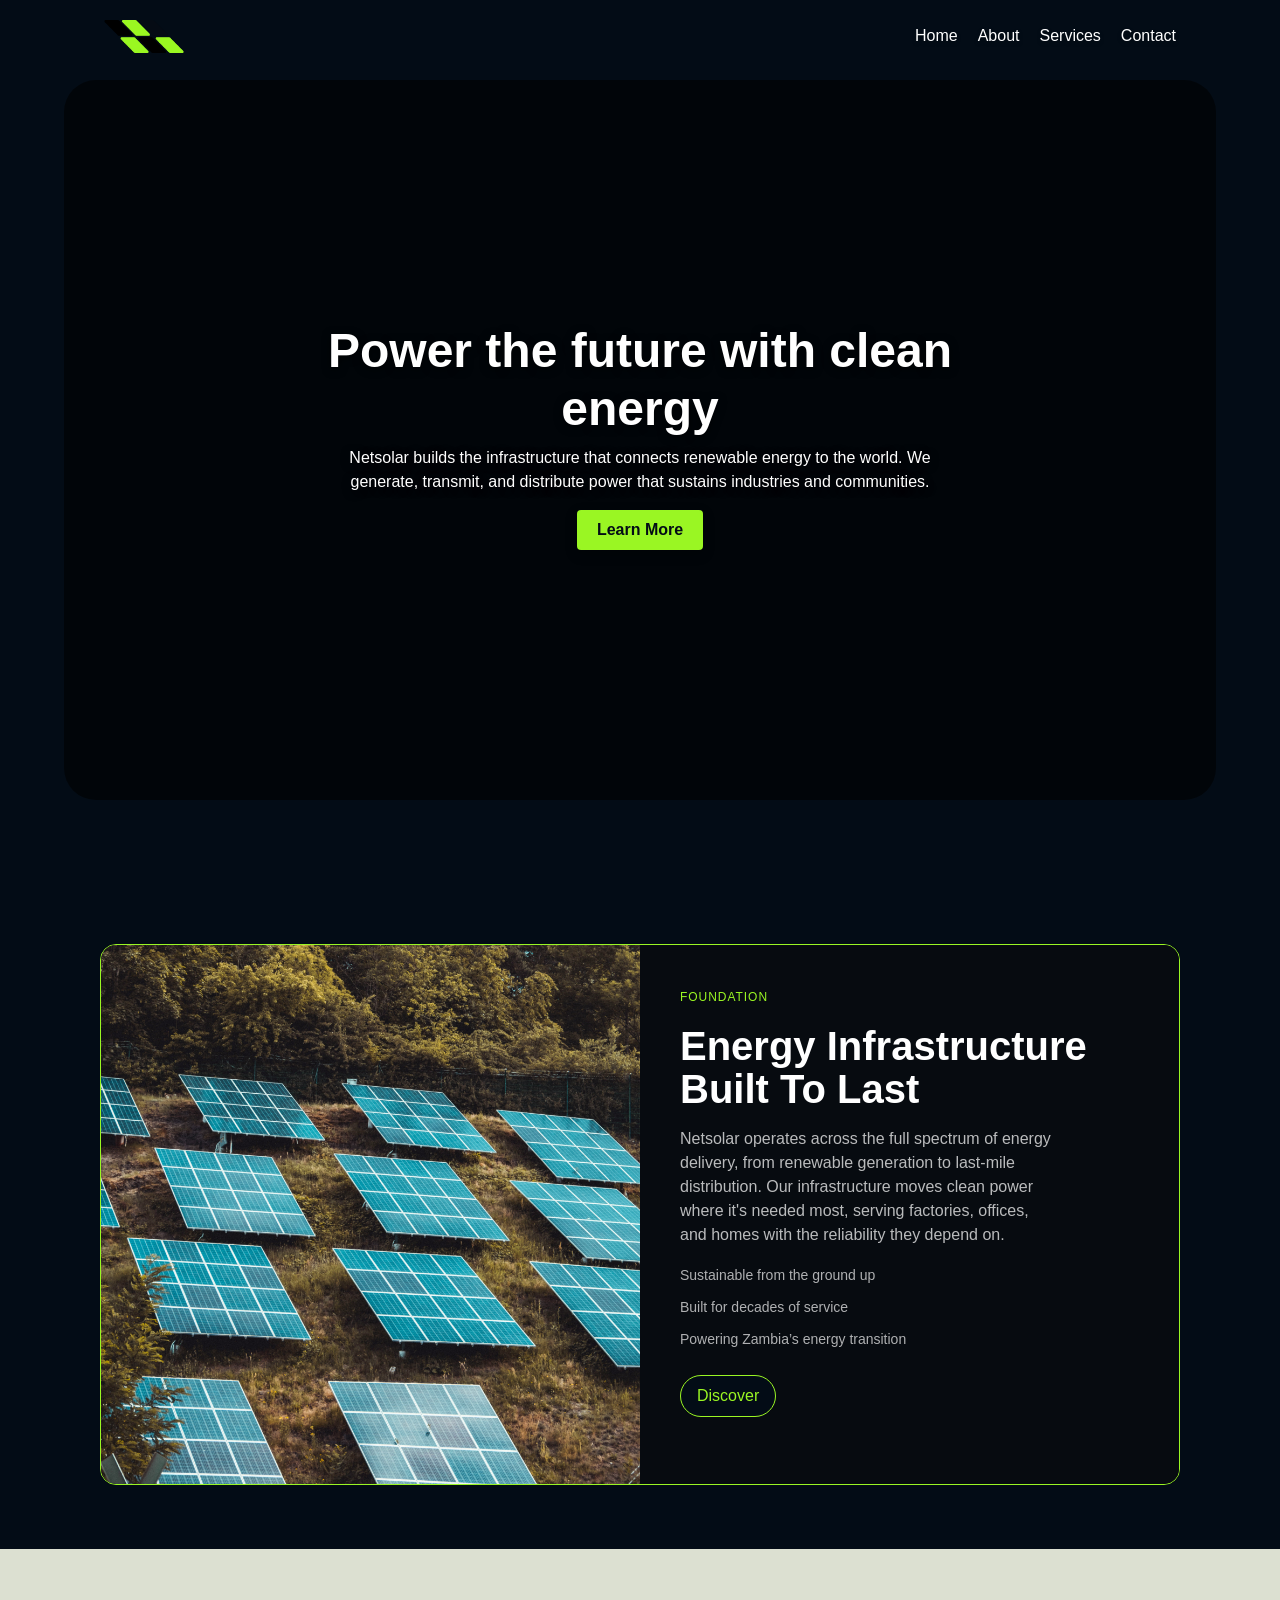
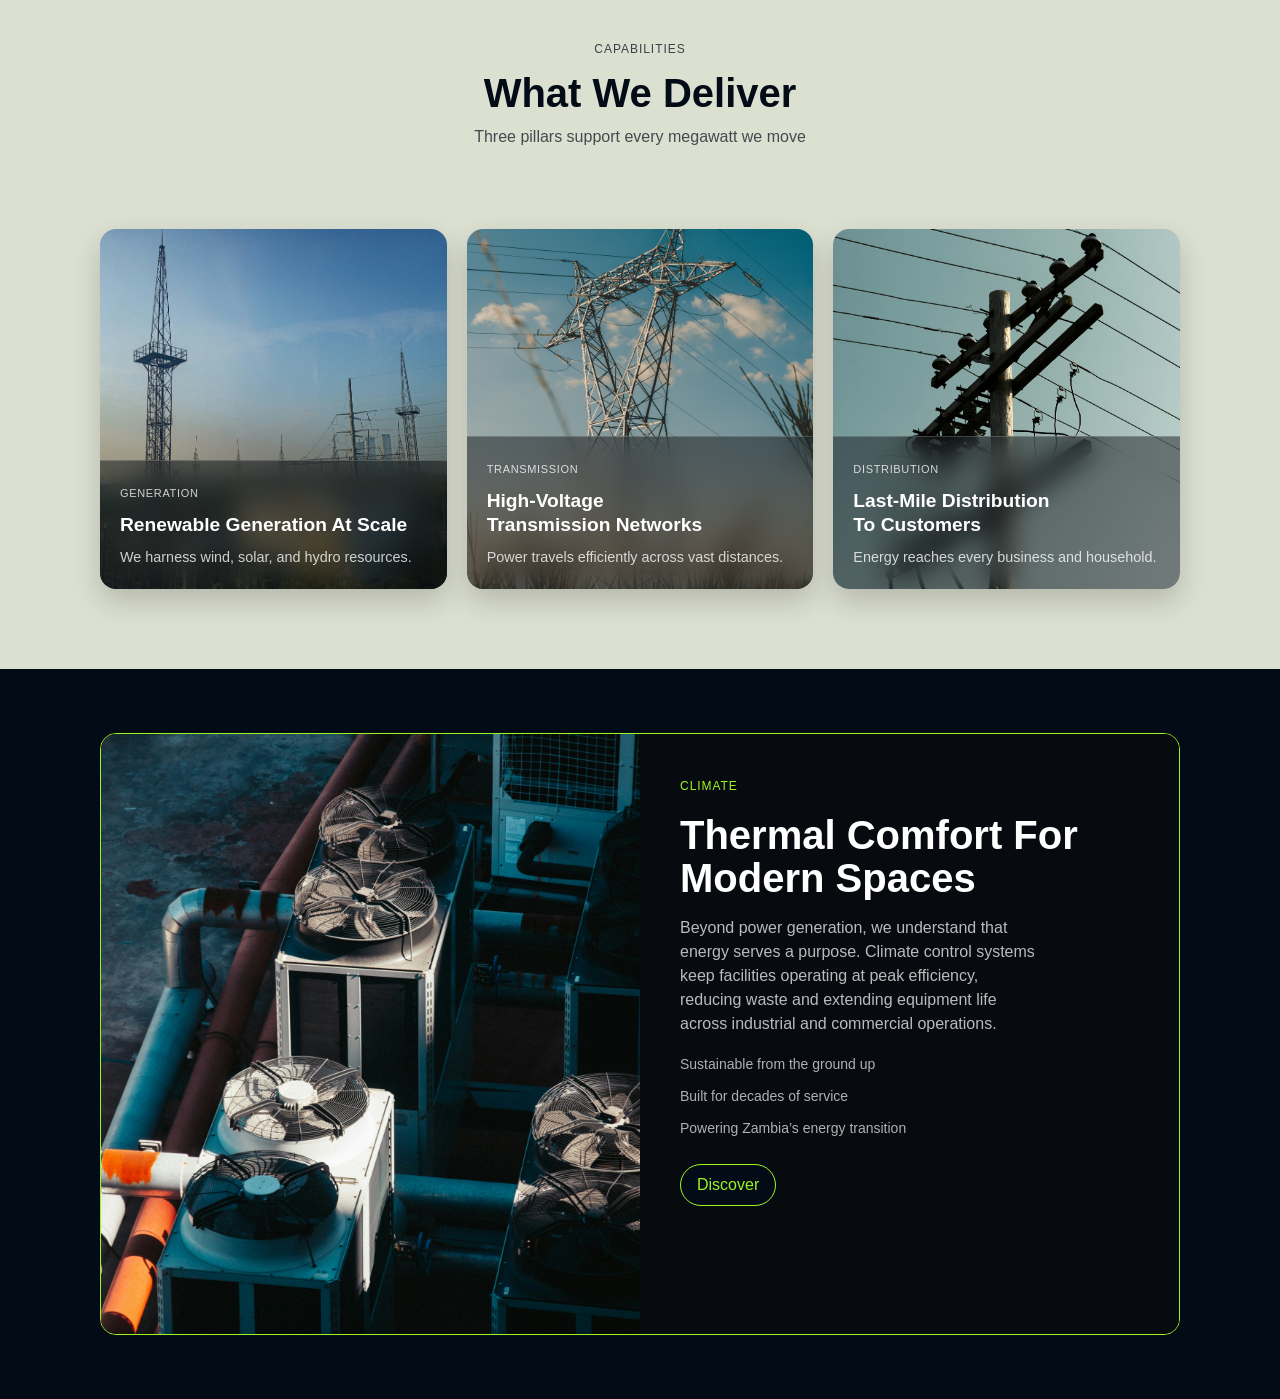
==== Vanilla/Index.html @ c2bd559b "first commit" ====
<!DOCTYPE html>
<html lang="en">
<head>
    <meta charset="UTF-8">
    <meta name="viewport" content="width=device-width, initial-scale=1.0">
    <title>Netsolar</title>
    <link rel="stylesheet" href="css/styles.css">
</head>
<body>
    <header>
        <div class="navbar">
            <img class="logo" src="images/logo.png" alt="Netsolar Logo"/>
        <nav>
            <ul>
                <li><a class="a-glass" href="#">Home</a></li>
                <li><a class="a-glass" href="#">About</a></li>
                <li><a class="a-glass" href="#">Services</a></li>
                <li><a class="a-glass" href="#">Contact</a></li>
            </ul>
        </div>
    </header>
    <section class="hero">
  <div class="hero-image_wrapper">
    <video autoplay muted loop class="hero-video">
      <source src="/Vanilla/videos/hero-video-1.mp4" type="video/mp4">
      Your browser does not support the video tag.
    </video>
  </div>
  <div class="hero_content-wrapper">
    <h1>Power the future with clean <br>energy</h1>
    <p>Netsolar builds the infrastructure that connects renewable energy to the world. We generate, transmit, and distribute power that sustains industries and communities.</p>
    <a href="#" class="btn">Learn More</a>
  </div>
</section>
    <section class="feature-wrap">
  <div class="feature-card">
    <div class="feature-content">
      <p class="feature-kicker">Foundation</p>

      <h2 class="feature-title">Energy Infrastructure<br/>Built To Last</h2>

      <p class="feature-text">
        Netsolar operates across the full spectrum of energy delivery, from renewable generation
        to last-mile distribution. Our infrastructure moves clean power where it's needed most,
        serving factories, offices, and homes with the reliability they depend on.
      </p>

      <ul class="feature-points">
        <li>Sustainable from the ground up</li>
        <li>Built for decades of service</li>
        <li>Powering Zambia’s energy transition</li>
      </ul>

      <a href="#" class="btn btn-outline">Discover</a>
    </div>

    <div class="feature-media">
      <img src="images/foundation.jpg" alt="foundation" />
    </div>
  </div>
</section>
    <section class="capabilities padding7">
  <div class="cap-container">
    <div class="cap-head center">
      <p class="cap-kicker">Capabilities</p>
      <h2 class="cap-title">What We Deliver</h2>
      <p class="cap-sub">Three pillars support every megawatt we move</p>
    </div>

    <div class="cap-grid">
      <!-- first card -->
      <article class="cap-card">
        <img src="images/Capabalilties1.jpg" alt="Generation">
        <div class="cap-overlay">
          <p class="cap-tag">Generation</p>
          <h3>Renewable Generation At Scale</h3>
          <p class="cap-desc">We harness wind, solar, and hydro resources.</p>
        </div>
      </article>

      <!-- Second card -->
      <article class="cap-card">
        <img src="images/Capabalilties3.jpg" alt="Transmission">
        <div class="cap-overlay">
          <p class="cap-tag">Transmission</p>
          <h3>High-Voltage Transmission Networks</h3>
          <p class="cap-desc">Power travels efficiently across vast distances.</p>
        </div>
      </article>

      <!-- third card -->
      <article class="cap-card">
        <img src="images/Capabalilties2.jpg" alt="Distribution">
        <div class="cap-overlay">
          <p class="cap-tag">Distribution</p>
          <h3>Last-Mile Distribution To Customers</h3>
          <p class="cap-desc">Energy reaches every business and household.</p>
        </div>
      </article>
    </div>
  </div>
</section>
<section class="feature-wrap">
  <div class="feature-card">
    <div class="feature-content">
      <p class="feature-kicker">Climate</p>
      <h2 class="feature-title">Thermal Comfort For<br/>Modern Spaces</h2>
      <p class="feature-text">
        Beyond power generation, we understand that energy serves a purpose. Climate control systems keep facilities operating at peak efficiency, reducing waste and extending equipment life across industrial and commercial operations.
      </p>
      <ul class="feature-points">
        <li>Sustainable from the ground up</li>
        <li>Built for decades of service</li>
        <li>Powering Zambia’s energy transition</li>
      </ul>
      <a href="#" class="btn btn-outline">Discover</a>
    </div>
    <div class="feature-media">
      <img src="images/climate.jpg" alt="climate" />
    </div>
  </div>
</section>
<script>
    window.addEventListener('scroll', function() {
        const navbar = document.querySelector('.navbar');
        if (window.scrollY > 50) { // Adjust 50 to the scroll distance you prefer
            navbar.classList.add('scrolled');
        } else {
            navbar.classList.remove('scrolled');
        }
    });
</script>
</body>
</html>
---- Vanilla/css/styles.css ----
/* Reset */
* {
    margin: 0;
    padding: 0;
    box-sizing: border-box;
}

/* Variables */
:root {
    --black-main: hsl(212, 74%, 5%);
    --green-main: hsl(86, 92%, 55%);
    --gray-main: hsl(76, 19%, 85%);
    --white-main: hsl(0, 0%, 100%);
    --glass-tint: rgba(255,255,255,0.10);
    --text-color:  #000000;
    --ff: 'oxanium', sans-serif;
    --p: 1rem/1.5rem var(--ff);
    --h1: 600 3rem/1.2em var(--ff);
    --h2: 600 2rem/1.2em var(--ff);
    --spacing1: 4px;
    --spacing2: 8px;
    --spacing3: 16px;
    --spacing4: 20px;
    --spacing5: 40px;
    --spacing6: 80px;
    --spacing7: 160px;
}   
/* Global Styles */
html {
    scroll-behavior: smooth;
}
body {
    text-wrap: balance;
    font: var(--p);
    color: var(--text-color);
    background-color: var(--black-main);
}
h1 {
    font: var(--h1);
}
h2 {
    font: var(--h2);
    margin: var(--spacing2) 0;
}
p {
    margin: var(--spacing2) 0;
}
a {
    text-decoration: none;
    color: var(--green-main);
}
a:hover {
    color: var(--black-main);
}
.btn, button {
    all: unset;
    display: inline-block;
    margin: var(--spacing2) 0;
    padding: var(--spacing2) var(--spacing4);
    color: var(--green-main);
    background-color: var(--black-main);
    border: 1px solid var(--green-main);
    border-radius: var(--spacing1);
    cursor: pointer;
}
.btn:hover, button:hover {
    background-color: var(--green-main);
    color: var(--black-main);
    transition: background-color 0.3s ease-in-out;
}
img {
    width: 100%;
}


/* Utility Classes */
.center {
    text-align: center;
}
.hidden {
    display: none;
}
.flex {
    display: flex;
    align-items: center;
    justify-content: center;
    gap: var(--spacing4);
    flex-wrap: wrap;
}
.flex > * {
    flex: 1;
    min-width: 400px;
}
.reverse {
    flex-direction: row-reverse;
}
.padding1 {
    padding: var(--spacing1) 0;

}
.padding2 {
    padding: var(--spacing2) 0;
}
.padding3 {
    padding: var(--spacing3) 0;
}
.padding4 {
    padding: var(--spacing4) 0;
}
.padding5 {
    padding: var(--spacing5) 0;
}
.padding6 {
    padding: var(--spacing6) 0;
}
.padding7 {
    padding: var(--spacing7) 0;
}
.margin1 {
    margin: var(--spacing1) auto;
}
.margin2 {
    margin: var(--spacing2) auto;
}
.margin3 {
    margin: var(--spacing3) auto;
}
.margin4 {
    margin: var(--spacing4) auto;
}
.margin5 {
    margin: var(--spacing5) auto;
}
.margin6 {
    margin: var(--spacing6) auto;
}
.margin7 {
    margin: var(--spacing7) auto;
}

/* Header
header {
    background-image: url(/Vanilla/images/hero.jpg);
    background-size: cover;
    background-position: center;
    height: 100vh;
    padding-top: var(--spacing3);
} */

/* Navbar - Initial transparent state */
.navbar {
    margin: 0 auto;
    display: flex;
    align-items: center;
    justify-content: space-between;
    position: fixed;        /* Changed from relative to fixed */
    top: 0;
    left: 0;
    right: 0;
    width: 90%;             /* Gives side margins */
    max-width: 1400px;      /* Matches hero max-width */
    margin: 0 auto;         /* Centers the navbar */
    padding: var(--spacing4) var(--spacing5);
    border-radius: 0 0 2rem 2rem; /* Optional: rounded bottom corners */
    z-index: 1000;          /* Ensures it stays above content */
    
    /* Fully transparent background */
    background-color: transparent;
    backdrop-filter: none;
    -webkit-backdrop-filter: none;
    border: none;
    box-shadow: none;
    
    transition: background-color 0.3s ease, backdrop-filter 0.3s ease, box-shadow 0.3s ease;
}

/* Navbar background when scrolled */
.navbar.scrolled {
    background-color: var(--glass-tint);      /* Your glass color */
    backdrop-filter: blur(16px);
    -webkit-backdrop-filter: blur(16px);
    border: 1px solid rgba(255,255,255,0.20);
    box-shadow: 0 8px 24px rgba(0,0,0,0.18);
}

/* Adjust logo color if needed - but your image logo should work fine */
.logo {
    width: 80px;
    /* Add a filter if the logo needs to be lighter/darker on transparent bg */
}

/* Navigation links - ensure they're visible on transparent navbar */
nav ul li a {
    color: var(--white-main); /* Light color for visibility */
    font-weight: 500;
    text-shadow: 0 2px 4px rgba(0,0,0,0.3); /* Optional: subtle shadow for readability */
}

nav ul li a:hover {
    color: var(--green-main);
}
nav {
    display: flex;
    align-items: center;
    gap: var(--spacing4);
}
nav ul {
    display: flex;
    list-style: none;
    gap: var(--spacing4);
}
.a-glass:hover {
    color: var(--black-main);
}


/* Hero section – rounded rectangle container */
.hero {
  position: relative;
  width: 90%;                /* side margins */
  max-width: 1400px;         /* prevents excessive width */
  margin: 5rem auto;         /* center with top/bottom space */
  border-radius: 2rem;       /* large rounded corners */
  overflow: hidden;          /* clips video to border radius */
  min-height: 80vh;          /* adjust as needed */
  display: flex;
  align-items: center;
  justify-content: center;
  color: #fff;               /* base text colour */
}

/* Video wrapper – fills the entire hero */
.hero-image_wrapper {
  position: absolute;
  top: 0;
  left: 0;
  width: 100%;
  height: 100%;
  z-index: 0;
}

.hero-video {
  width: 100%;
  height: 100%;
  object-fit: cover;         /* covers area without stretching */
}

/* Dark overlay to make text pop (increase opacity for more darkness) */
.hero::after {
  content: '';
  position: absolute;
  top: 0;
  left: 0;
  width: 100%;
  height: 100%;
  background: rgba(0, 0, 0, 0.6);  /* darker overlay – adjust to taste */
  z-index: 1;
  pointer-events: none;       /* lets clicks pass through to buttons */
}

/* Content wrapper – now just a plain container, no tile/card styles */
.hero_content-wrapper {
  position: relative;
  z-index: 2;                 /* sits above overlay and video */
  max-width: 800px;
  padding: var(--spacing5);
  text-align: center;
  /* Removed background, backdrop-filter, border, box-shadow */
  margin: var(--spacing4);
}

/* Ensure text is readable against the darkened video */
.hero_content-wrapper h1,
.hero_content-wrapper p {
  color: #fff;
  text-shadow: 0 2px 8px rgba(0, 0, 0, 0.7); /* stronger shadow for contrast */
}

/* Optional: style the button to stand out on the dark background */
.hero .btn {
  background-color: var(--green-main);
  color: var(--black-main);
  border: none;
  font-weight: 600;          /* make it pop a bit more */
  box-shadow: 0 4px 12px rgba(0, 0, 0, 0.3);
}
.hero .btn:hover {
  background-color: #fff;
  color: var(--black-main);
}

.feature-wrap{
  background: var(--black-main);
  padding: clamp(var(--spacing5), 5vw, var(--spacing6)) 0;
}

.feature-card {
  width: min(1080px, 90%);
  margin: 0 auto;
  display: grid;
  grid-template-columns: 1.35fr 1.35fr; /* keeps your column ratio */
  border: 1px solid var(--green-main);
  border-radius: var(--spacing3);
  overflow: hidden;
  background: #070b10;
}

/* On large screens, the media appears first (visually) */
.feature-media {
  order: 1;
  min-height: 400px;      /* minimum height for the image area */
  max-height: 600px;      /* maximum height – adjust as needed */
  height: 100%;
  overflow: hidden;       /* respects border-radius */
}

.feature-kicker{
  color: var(--green-main);
  font-size: 12px;
  letter-spacing: 0.08em;
  text-transform: uppercase;
  margin: 0 0 var(--spacing3);
}

.feature-title{
  color: #fff;
  font-size: clamp(var(--spacing4), 4vw, var(--spacing5));
  line-height: 1.08;
  margin: 0 0 var(--spacing3);
}

.feature-text{
  color: rgba(255,255,255,0.72);
  max-width: 46ch;
  margin: 0 0 var(--spacing3);
}

.feature-points{
  list-style: none;
  padding: 0;
  margin: 0 0 var(--spacing3);
  color: rgba(255,255,255,0.68);
  font-size: 14px;
}

.feature-points li{
  margin: var(--spacing2) 0;
}

.btn.btn-outline{
  display: inline-block;
  padding: var(--spacing2) var(--spacing3);
  border-radius: 999px;
  border: 1px solid var(--green-main);
  color: var(--green-main);
  text-decoration: none;
}

.feature-content {
  order: 2;
  padding: clamp(var(--spacing4), 4vw, var(--spacing5));
  background: #070b10;
}
.feature-media img {
  width: 100%;
  height: 100%;
  display: block;
  object-fit: cover;      /* covers container without distortion */
}

/* Mobile: stack in source order (content first, media below) */
@media (max-width: 900px) {
  .feature-card {
    grid-template-columns: 1fr;  /* single column */
  }
  .feature-content,
  .feature-media {
    order: 0;  /* reset to default source order */
  }
  .feature-media {
    min-height: 300px;    /* smaller minimum on mobile */
    max-height: 450px;
  }
}
/* Capabilities section */
.capabilities{
  background: var(--gray-main); /* that off-white/cream look */
  color: var(--black-main);
  padding-top: var(--spacing6);
  padding-bottom: var(--spacing6);
}

.cap-container{
  width: min(1080px, 90%);
  margin: 0 auto;
}

.cap-head{
  margin-bottom: var(--spacing6);
}

.cap-kicker{
  font-size: 12px;
  letter-spacing: 0.08em;
  text-transform: uppercase;
  opacity: 0.75;
  margin-bottom: var(--spacing2);
}

.cap-title{
  font-size: 2.5rem;
  margin: 0;
}

.cap-sub{
  opacity: 0.7;
  margin-top: var(--spacing2);
}

/* The 1-left + 2-right layout */
.cap-grid{
  display: grid;
  grid-template-columns: 1fr 1fr 1fr;
  gap: var(--spacing4);
}

.cap-card{
  position: relative;
  border-radius: var(--spacing3);
  overflow: hidden;
  height: clamp(240px, 30vw, 360px); /* responsive height */
  box-shadow: 0 12px 28px rgba(0,0,0,0.18);
}

.cap-card img{
  width: 100%;
  height: 100%;
  display: block;
  object-fit: cover;
  transform: scale(1.02);
}

/* Frosted text panel at the bottom of each image */
.cap-overlay{
  position: absolute;
  left: 0;
  right: 0;
  bottom: 0;

  padding: var(--spacing4);
  background: rgba(10, 14, 18, 0.45);
  backdrop-filter: blur(14px);
  -webkit-backdrop-filter: blur(14px);

  border-top: 1px solid rgba(255,255,255,0.18);
  color: rgba(255,255,255,0.92);
}

.cap-tag{
  font-size: 11px;
  letter-spacing: 0.06em;
  text-transform: uppercase;
  opacity: 0.85;
  margin: 0 0 var(--spacing2);
}

.cap-overlay h3{
  margin: 0 0 var(--spacing2);
  font-size: 1.2rem;
  color: #fff;
}

.cap-desc{
  margin: 0;
  font-size: 0.9rem;
  opacity: 0.85;
}

/* Mobile: stack */
@media (max-width: 900px){
  .cap-grid{
    grid-template-columns: 1fr;
    grid-template-rows: auto;
  }
}
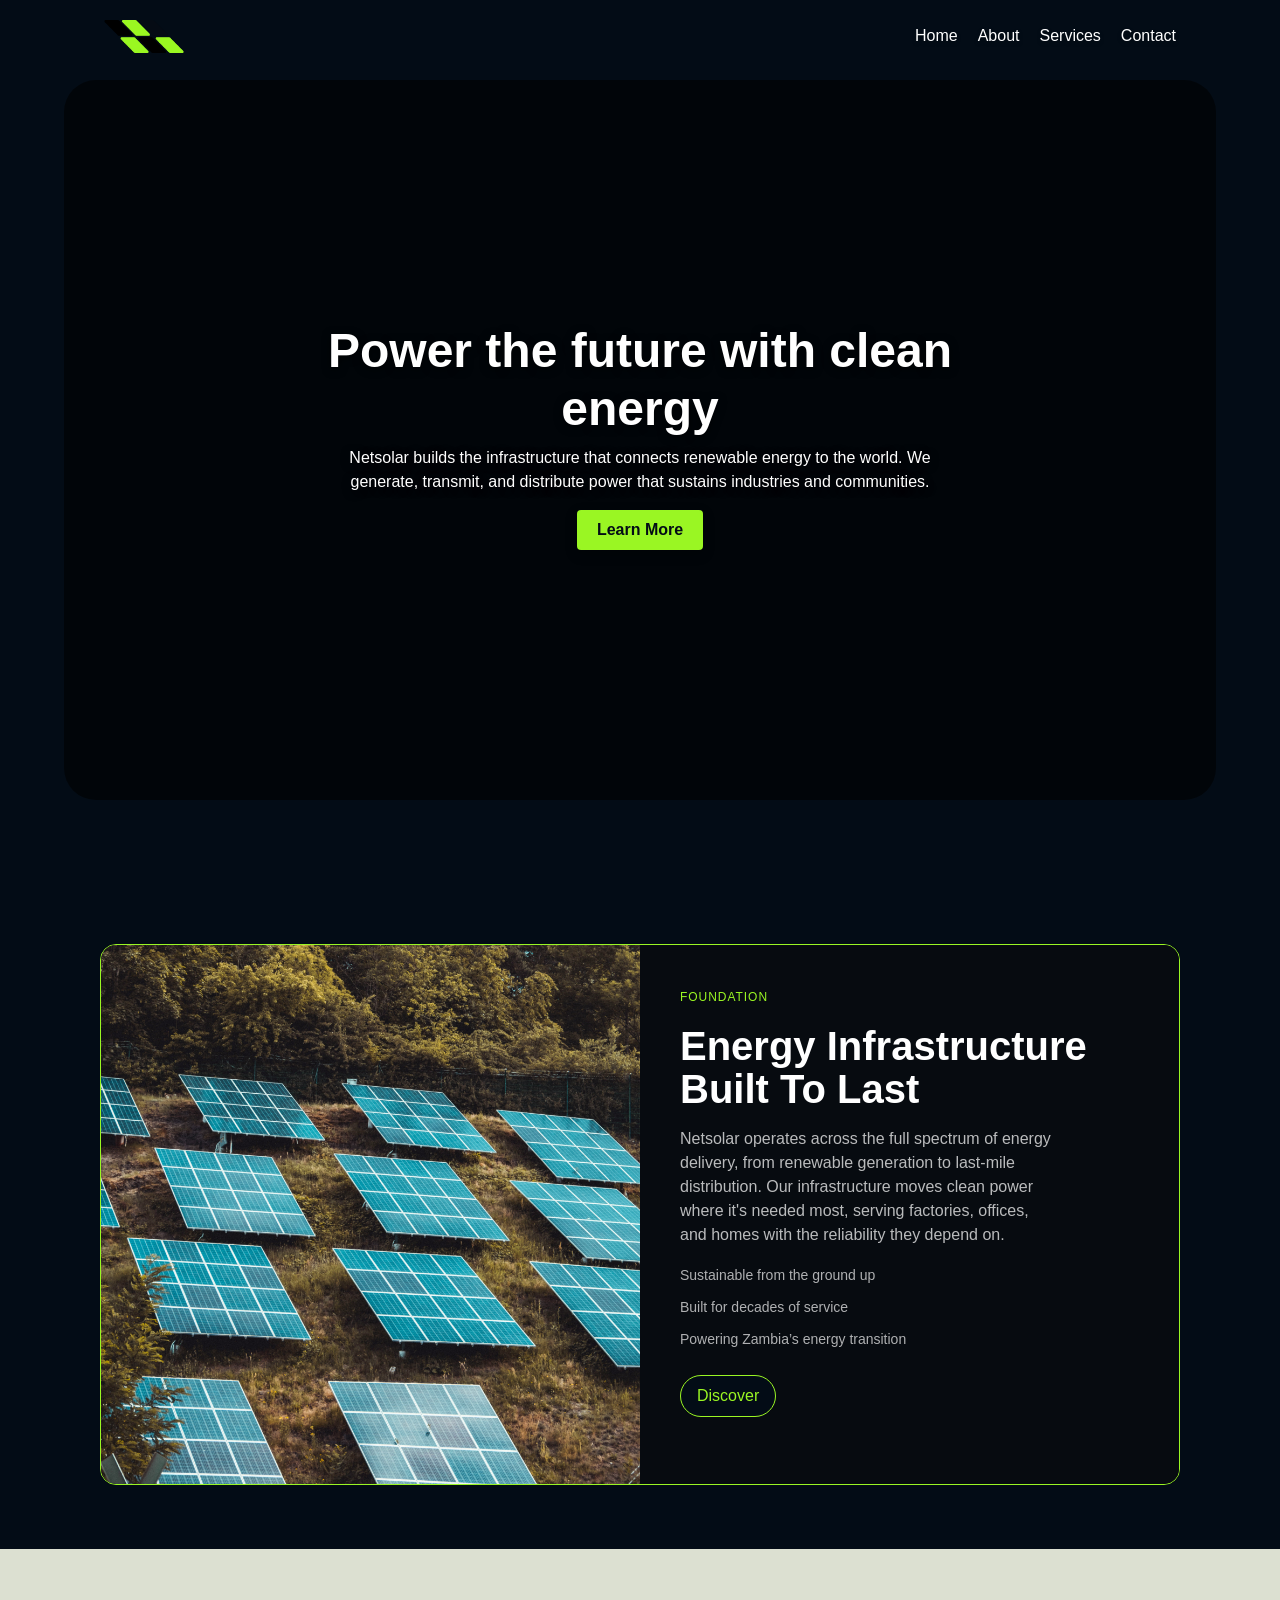
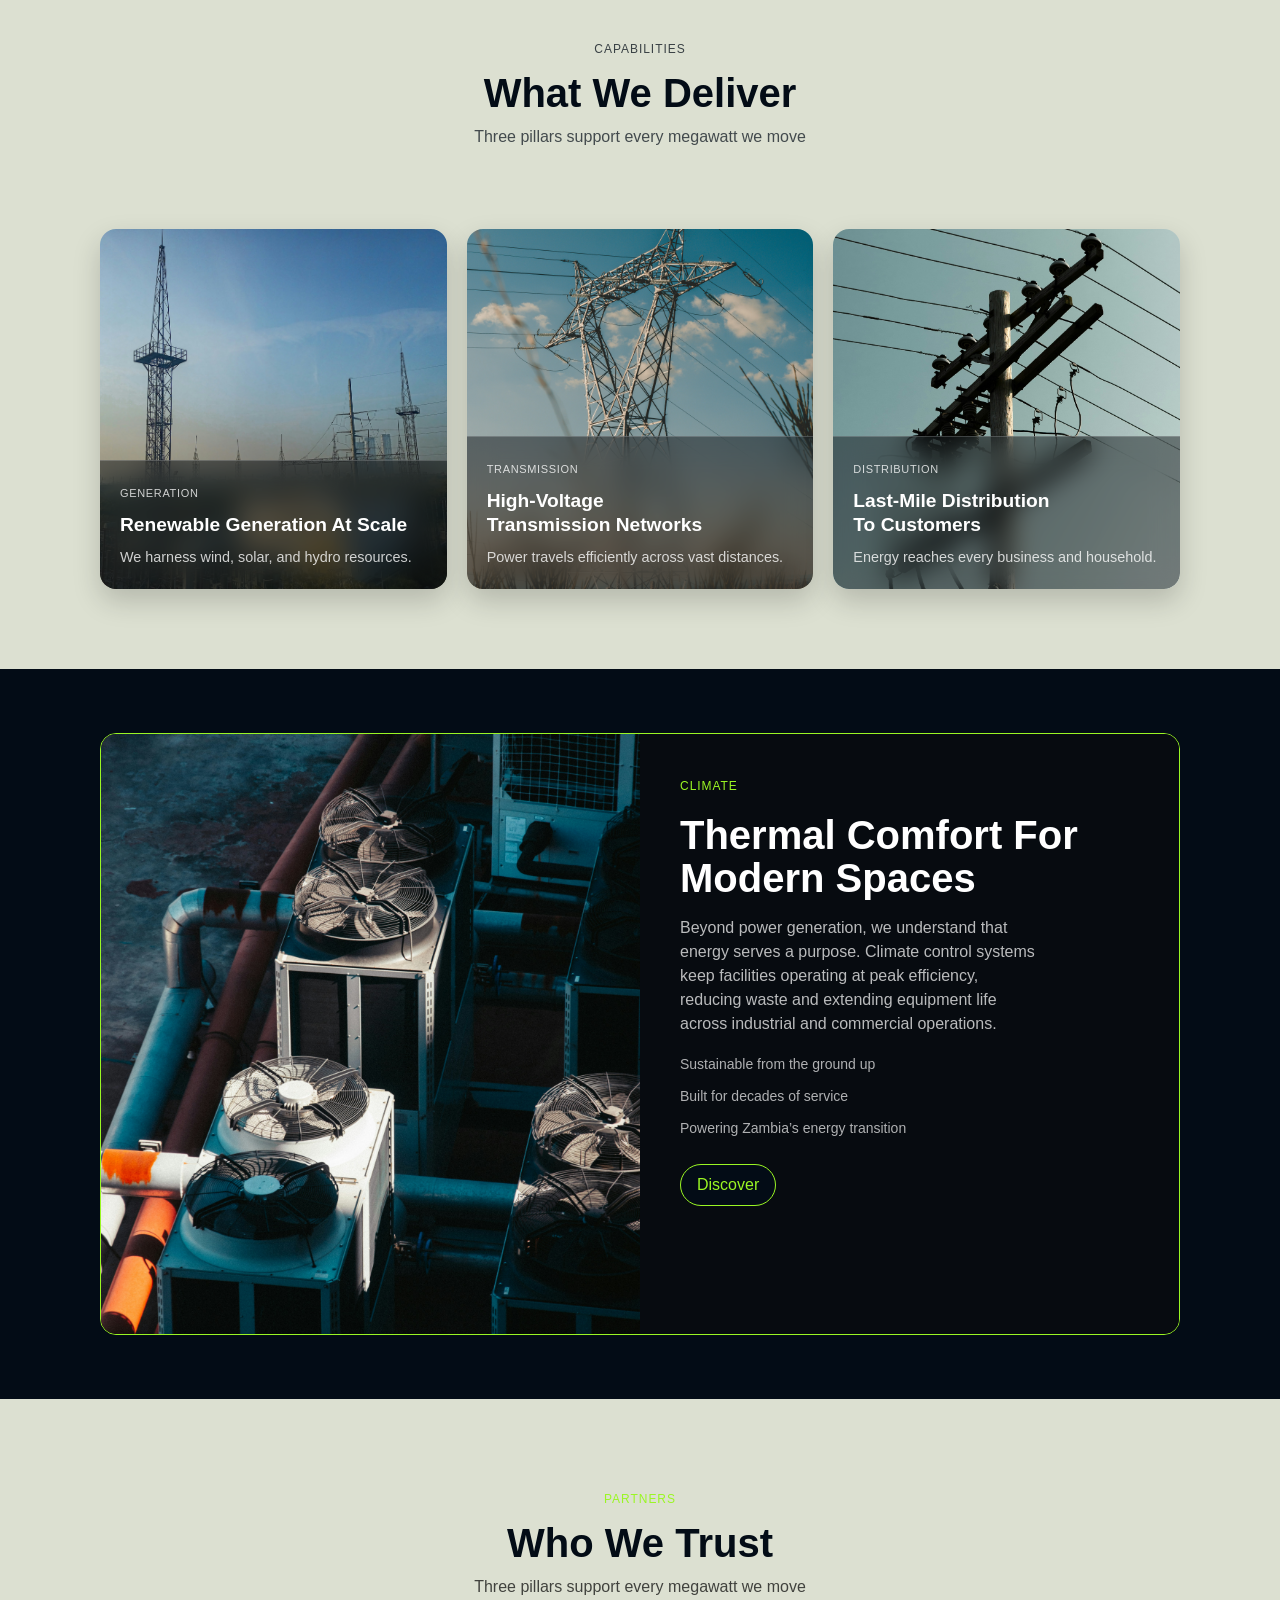
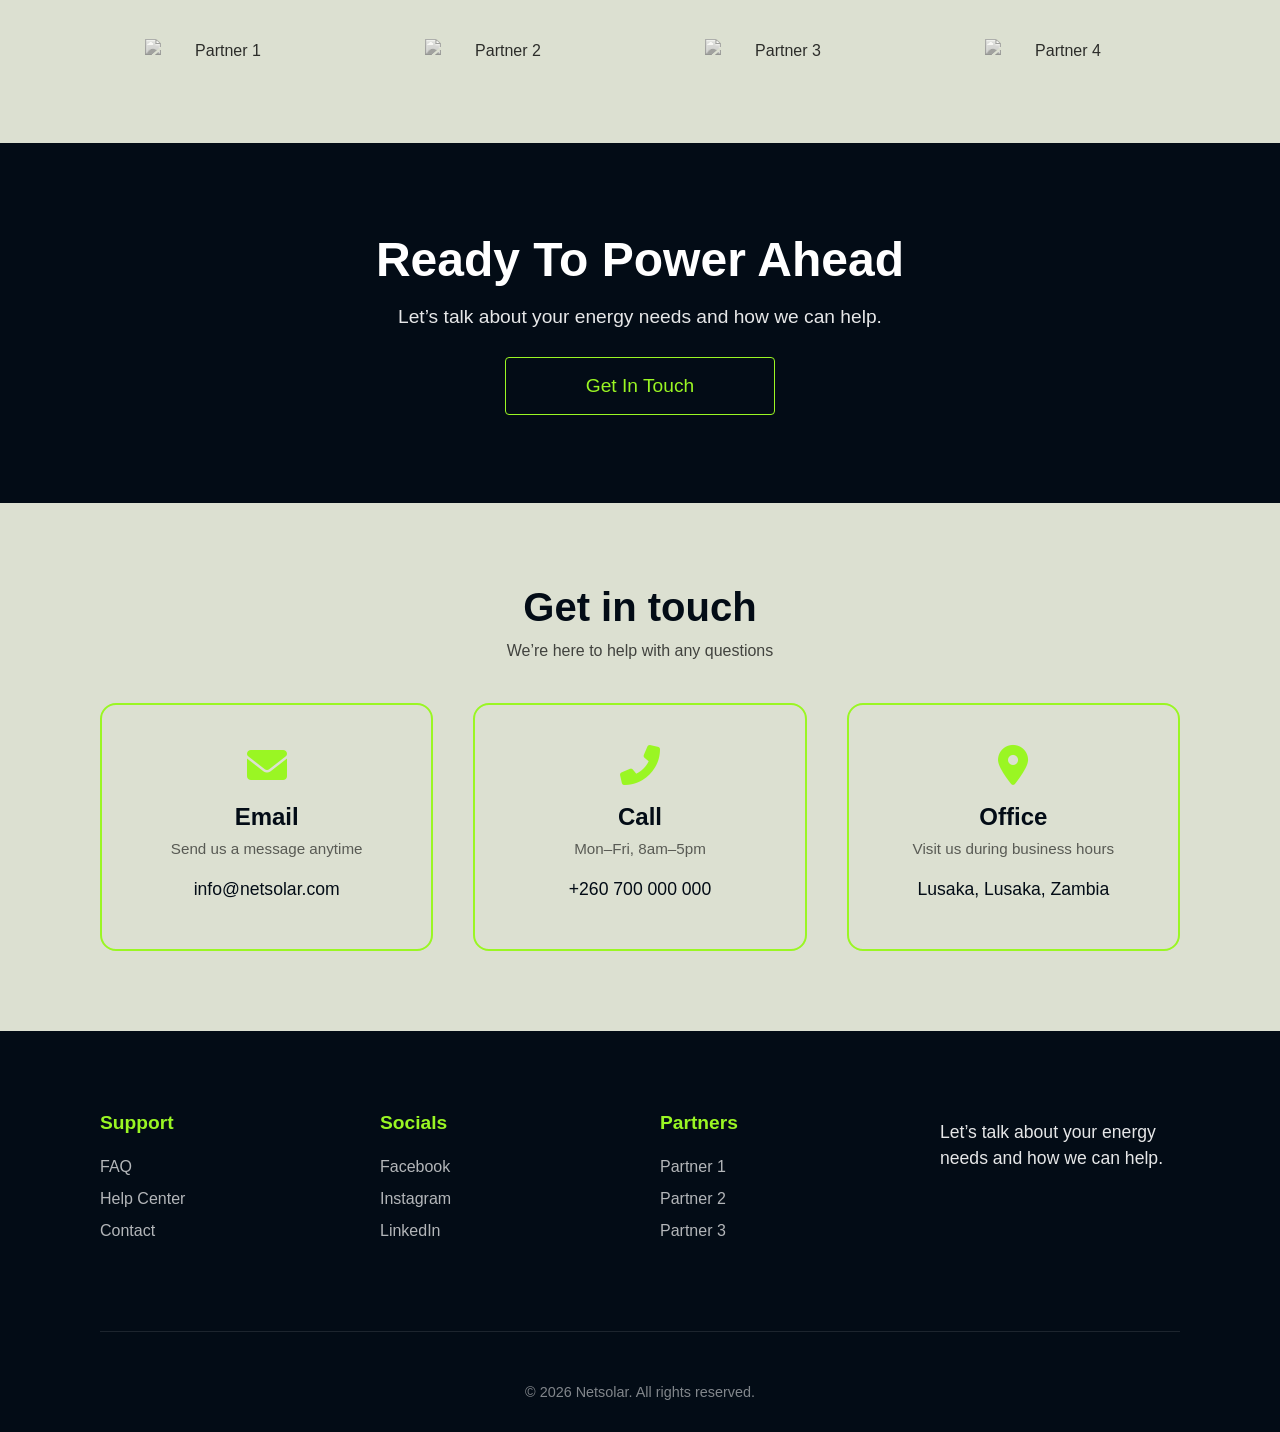
==== commit 1204d77f: "rest" ====
--- a/Vanilla/Index.html
+++ b/Vanilla/Index.html
@@ -5,6 +5,7 @@
     <meta name="viewport" content="width=device-width, initial-scale=1.0">
     <title>Netsolar</title>
     <link rel="stylesheet" href="css/styles.css">
+    <link rel="stylesheet" href="https://cdnjs.cloudflare.com/ajax/libs/font-awesome/6.0.0-beta3/css/all.min.css">
 </head>
 <body>
     <header>
@@ -120,6 +121,106 @@
     </div>
   </div>
 </section>
+<!-- Partners Section -->
+<section class="partners padding6">
+  <div class="container center">
+    <p class="section-kicker">Partners</p>
+    <h2 class="section-title">Who We Trust</h2>
+    <p class="section-sub">Three pillars support every megawatt we move</p>
+    <div class="partner-logos">
+      <!-- Replace with your actual partner logos -->
+      <img src="images/partner1.png" alt="Partner 1" class="partner-logo">
+      <img src="images/partner2.png" alt="Partner 2" class="partner-logo">
+      <img src="images/partner3.png" alt="Partner 3" class="partner-logo">
+      <img src="images/partner4.png" alt="Partner 4" class="partner-logo">
+    </div>
+  </div>
+</section>
+
+<!-- Call to Action Section -->
+<section class="cta padding6">
+  <div class="container center">
+    <h2 class="cta-title">Ready To Power Ahead</h2>
+    <p class="cta-text">Let’s talk about your energy needs and how we can help.</p>
+    <a href="#" class="btn btn-large">Get In Touch</a>
+  </div>
+</section>
+
+<!-- Contact Section -->
+<section class="contact padding6">
+  <div class="container">
+    <h2 class="section-title center">Get in touch</h2>
+    <p class="section-sub center">We’re here to help with any questions</p>
+    
+    <div class="contact-grid">
+      <!-- Email Card -->
+      <div class="contact-card">
+        <div class="contact-icon"><i class="fas fa-envelope"></i></div>
+        <h3 class="contact-card-title">Email</h3>
+        <p class="contact-card-desc">Send us a message anytime</p>
+        <p class="contact-card-detail">info@netsolar.com</p>
+      </div>
+
+      <!-- Call Card -->
+      <div class="contact-card">
+        <div class="contact-icon"><i class="fas fa-phone-alt"></i></div>
+        <h3 class="contact-card-title">Call</h3>
+        <p class="contact-card-desc">Mon–Fri, 8am–5pm</p>
+        <p class="contact-card-detail">+260 700 000 000</p>
+      </div>
+
+      <!-- Location Card -->
+      <div class="contact-card">
+        <div class="contact-icon"><i class="fas fa-map-marker-alt"></i></div>
+        <h3 class="contact-card-title">Office</h3>
+        <p class="contact-card-desc">Visit us during business hours</p>
+        <p class="contact-card-detail">Lusaka, Lusaka, Zambia</p>
+      </div>
+    </div>
+  </div>
+</section>
+
+<!-- Footer -->
+<footer class="footer">
+  <div class="container">
+    <div class="footer-grid">
+      <!-- Column 1: Support -->
+      <div class="footer-col">
+        <h4>Support</h4>
+        <ul>
+          <li><a href="#">FAQ</a></li>
+          <li><a href="#">Help Center</a></li>
+          <li><a href="#">Contact</a></li>
+        </ul>
+      </div>
+      <!-- Column 2: Socials -->
+      <div class="footer-col">
+        <h4>Socials</h4>
+        <ul>
+          <li><a href="#">Facebook</a></li>
+          <li><a href="#">Instagram</a></li>
+          <li><a href="#">LinkedIn</a></li>
+        </ul>
+      </div>
+      <!-- Column 3: Partners -->
+      <div class="footer-col">
+        <h4>Partners</h4>
+        <ul>
+          <li><a href="#">Partner 1</a></li>
+          <li><a href="#">Partner 2</a></li>
+          <li><a href="#">Partner 3</a></li>
+        </ul>
+      </div>
+      <!-- Column 4: Tagline -->
+      <div class="footer-col tagline-col">
+        <p>Let’s talk about your energy needs and how we can help.</p>
+      </div>
+    </div>
+    <div class="footer-bottom">
+      <p>&copy; 2026 Netsolar. All rights reserved.</p>
+    </div>
+  </div>
+</footer>
 <script>
     window.addEventListener('scroll', function() {
         const navbar = document.querySelector('.navbar');
--- a/Vanilla/css/styles.css
+++ b/Vanilla/css/styles.css
@@ -482,4 +482,211 @@
     grid-template-columns: 1fr;
     grid-template-rows: auto;
   }
+}
+/* Container utility (if not already present) */
+.container {
+  width: min(1080px, 90%);
+  margin: 0 auto;
+}
+
+/* Section headers (reuse from capabilities) */
+.section-kicker {
+  font-size: 12px;
+  letter-spacing: 0.08em;
+  text-transform: uppercase;
+  color: var(--green-main);
+  margin-bottom: var(--spacing2);
+}
+.section-title {
+  font-size: 2.5rem;
+  margin: 0 0 var(--spacing2);
+  color: var(--black-main);
+}
+.section-sub {
+  opacity: 0.7;
+  margin-bottom: var(--spacing5);
+}
+
+/* Partners Section */
+/* Partners Section – single row on desktop */
+.partners {
+  background: var(--gray-main);
+}
+.partner-logos {
+  display: flex;
+  align-items: center;
+  justify-content: space-around;  /* even spacing */
+  gap: var(--spacing5);
+  flex-wrap: wrap;                 /* wrap on mobile */
+}
+.partner-logo {
+  max-width: 150px;
+  height: auto;
+  filter: grayscale(1);
+  opacity: 0.8;
+  transition: all 0.3s ease;
+}
+.partner-logo:hover {
+  filter: grayscale(0);
+  opacity: 1;
+}
+
+/* Desktop: force logos to stay in one row */
+@media (min-width: 901px) {
+  .partner-logos {
+    flex-wrap: nowrap;
+  }
+}
+
+/* Call to Action */
+.cta {
+  background: var(--black-main);
+  color: #fff;
+}
+.cta-title {
+  font-size: 3rem;
+  margin-bottom: var(--spacing3);
+  color: #fff;
+}
+.cta-text {
+  font-size: 1.2rem;
+  margin-bottom: var(--spacing4);
+  opacity: 0.9;
+}
+.btn-large {
+  padding: var(--spacing3) var(--spacing6);
+  font-size: 1.2rem;
+}
+
+/* Contact Section – icon cards */
+.contact {
+  background: var(--gray-main);
+}
+.contact-grid {
+  display: grid;
+  grid-template-columns: repeat(3, 1fr);
+  gap: var(--spacing5);
+  margin-top: var(--spacing5);
+}
+.contact-card {
+  background: var(--gray-main);
+  padding: var(--spacing5);
+  border-radius: var(--spacing3);
+  border: 2px solid;
+  border-color: var(--green-main);
+  text-align: center;
+  transition: transform 0.3s ease;
+}
+.contact-card:hover {
+  transform: translateY(-5px);
+}
+.contact-icon {
+  font-size: 2.5rem;
+  color: var(--green-main);
+  margin-bottom: var(--spacing4);
+}
+.contact-card-title {
+  font-size: 1.5rem;
+  font-weight: 600;
+  margin-bottom: var(--spacing2);
+  color: var(--black-main);
+}
+.contact-card-desc {
+  color: rgba(0,0,0,0.6);
+  margin-bottom: var(--spacing3);
+  font-size: 0.95rem;
+}
+.contact-card-detail {
+  font-size: 1.1rem;
+  font-weight: 500;
+  color: var(--black-main);
+  word-break: break-word;
+}
+
+/* Mobile: stack cards */
+@media (max-width: 900px) {
+  .contact-grid {
+    grid-template-columns: 1fr;
+    gap: var(--spacing4);
+  }
+}
+
+/* Footer */
+.footer {
+  background: var(--black-main);
+  color: #fff;
+  padding: var(--spacing6) 0 var(--spacing4);
+}
+.footer-grid {
+  display: grid;
+  grid-template-columns: repeat(4, 1fr);
+  gap: var(--spacing5);
+  margin-bottom: var(--spacing6);
+}
+.footer-col h4 {
+  color: var(--green-main);
+  margin-bottom: var(--spacing4);
+  font-size: 1.2rem;
+}
+.footer-col ul {
+  list-style: none;
+  padding: 0;
+}
+.footer-col ul li {
+  margin-bottom: var(--spacing2);
+}
+.footer-col ul li a {
+  color: rgba(255,255,255,0.7);
+  text-decoration: none;
+  transition: color 0.3s ease;
+}
+.footer-col ul li a:hover {
+  color: var(--green-main);
+}
+.tagline-col p {
+  color: rgba(255,255,255,0.9);
+  font-size: 1.1rem;
+  line-height: 1.5;
+  max-width: 300px;
+}
+.footer-bottom {
+  text-align: center;
+  padding-top: var(--spacing5);
+  border-top: 1px solid rgba(255,255,255,0.1);
+  color: rgba(255,255,255,0.5);
+  font-size: 0.9rem;
+}
+
+/* Mobile Responsive */
+@media (max-width: 900px) {
+  .contact-grid {
+    grid-template-columns: 1fr;
+    gap: var(--spacing5);
+  }
+  .footer-grid {
+    grid-template-columns: 1fr 1fr;
+    gap: var(--spacing5);
+  }
+  .tagline-col {
+    grid-column: span 2;
+    text-align: center;
+  }
+  .tagline-col p {
+    max-width: none;
+  }
+}
+@media (max-width: 600px) {
+  .footer-grid {
+    grid-template-columns: 1fr;
+    text-align: center;
+  }
+  .tagline-col {
+    grid-column: span 1;
+  }
+  .partner-logos {
+    gap: var(--spacing4);
+  }
+  .partner-logo {
+    max-width: 120px;
+  }
 }
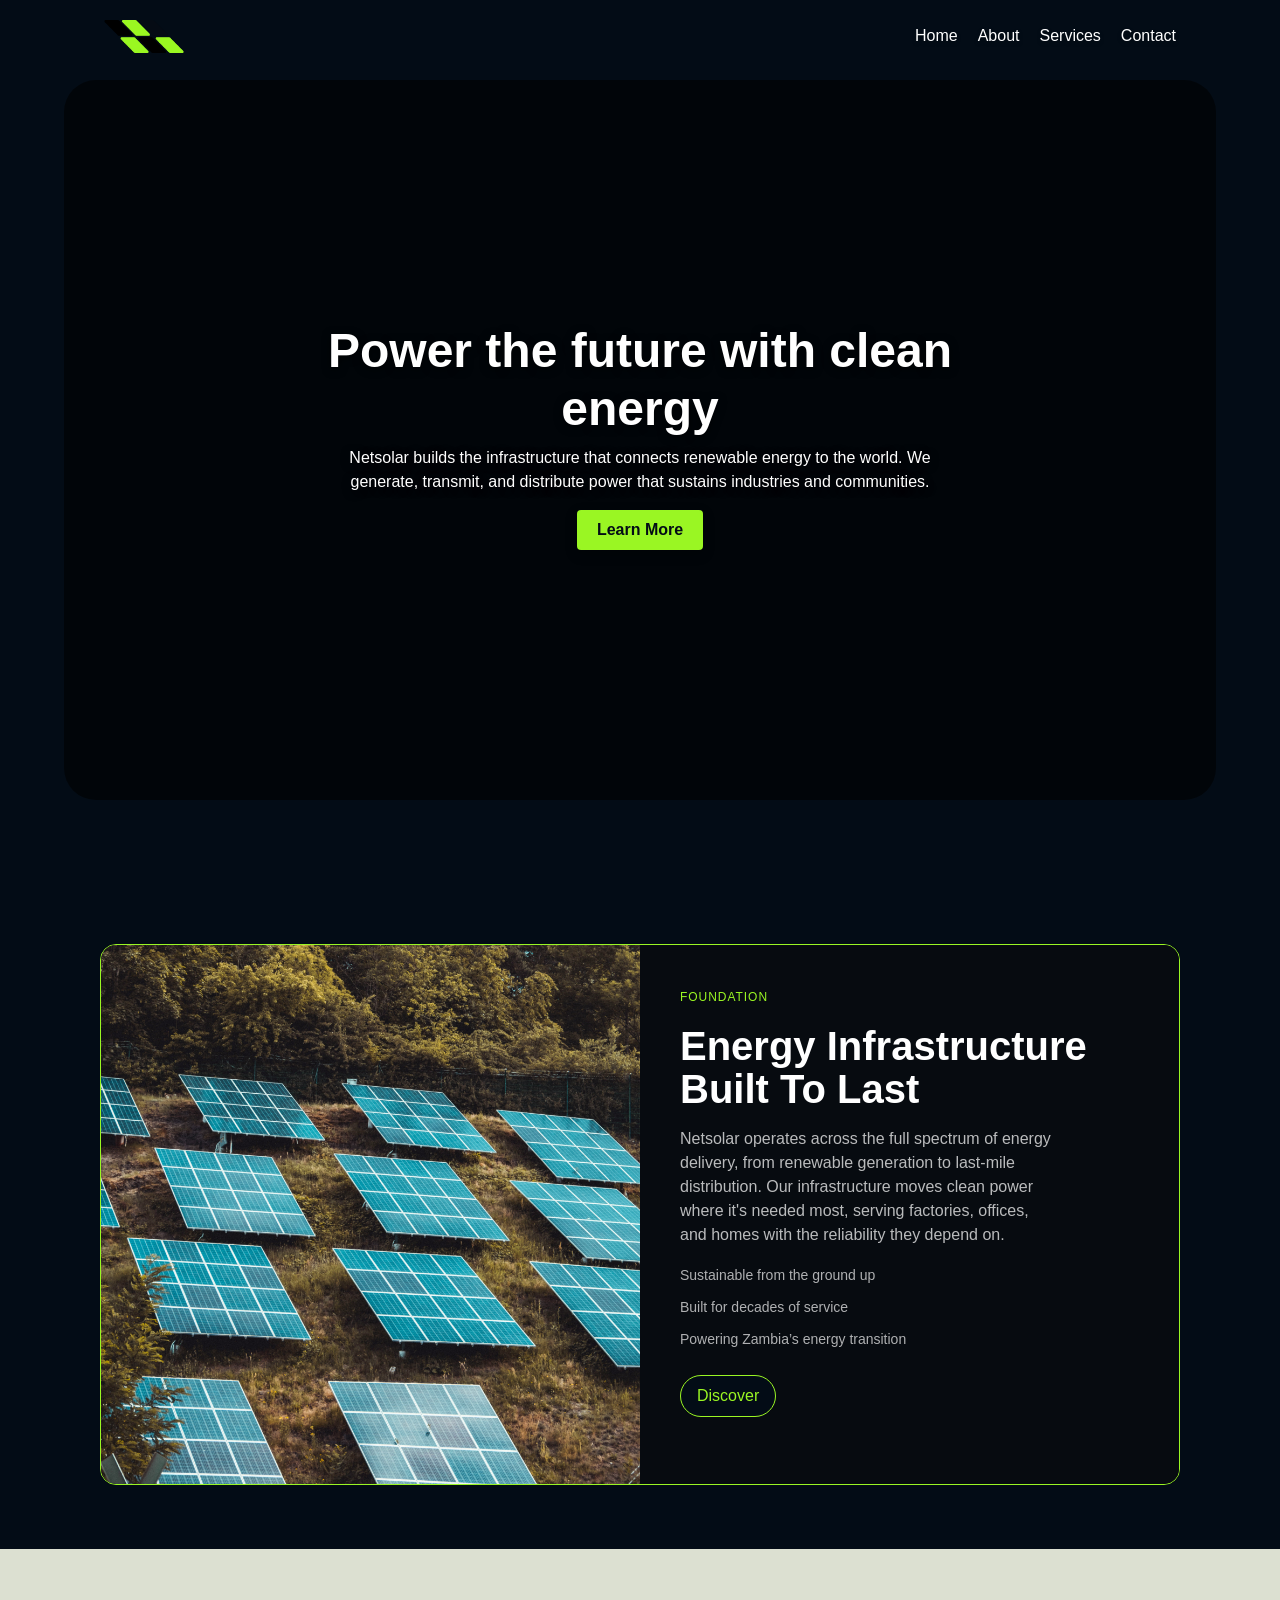
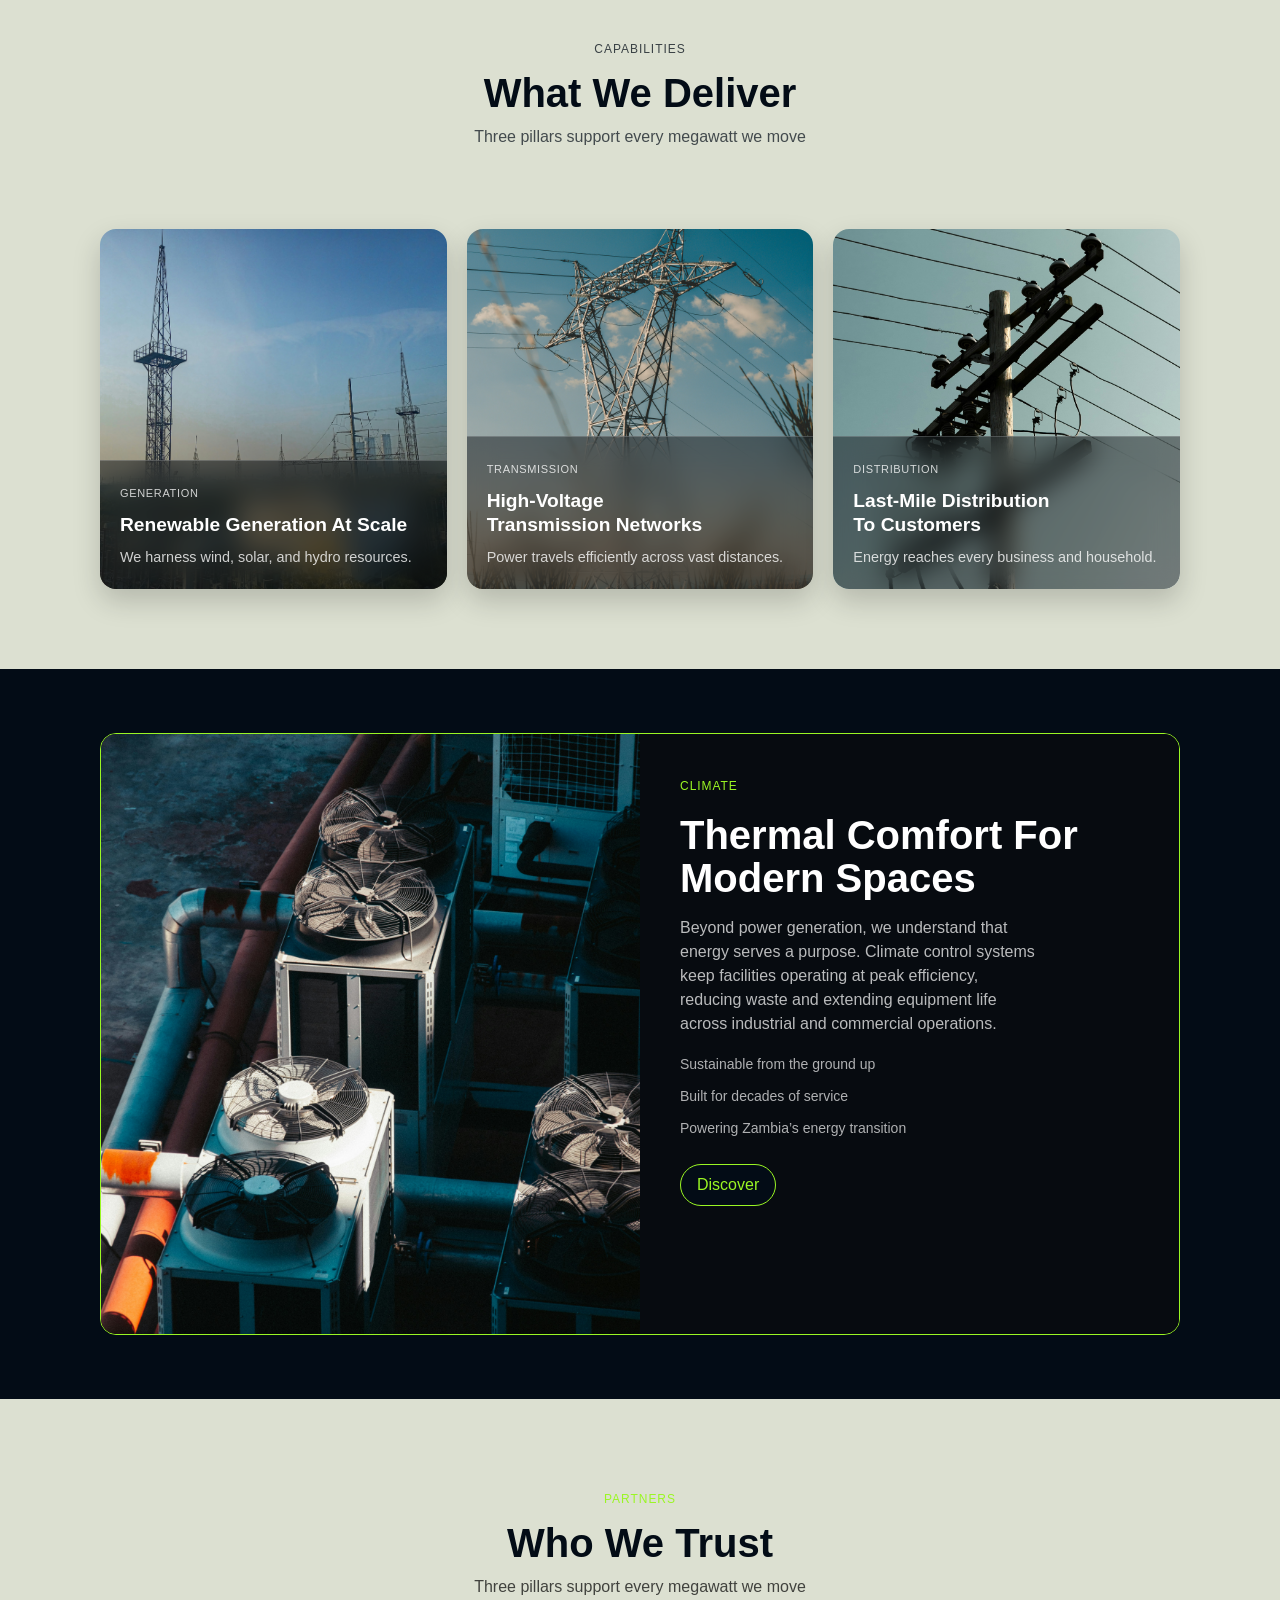
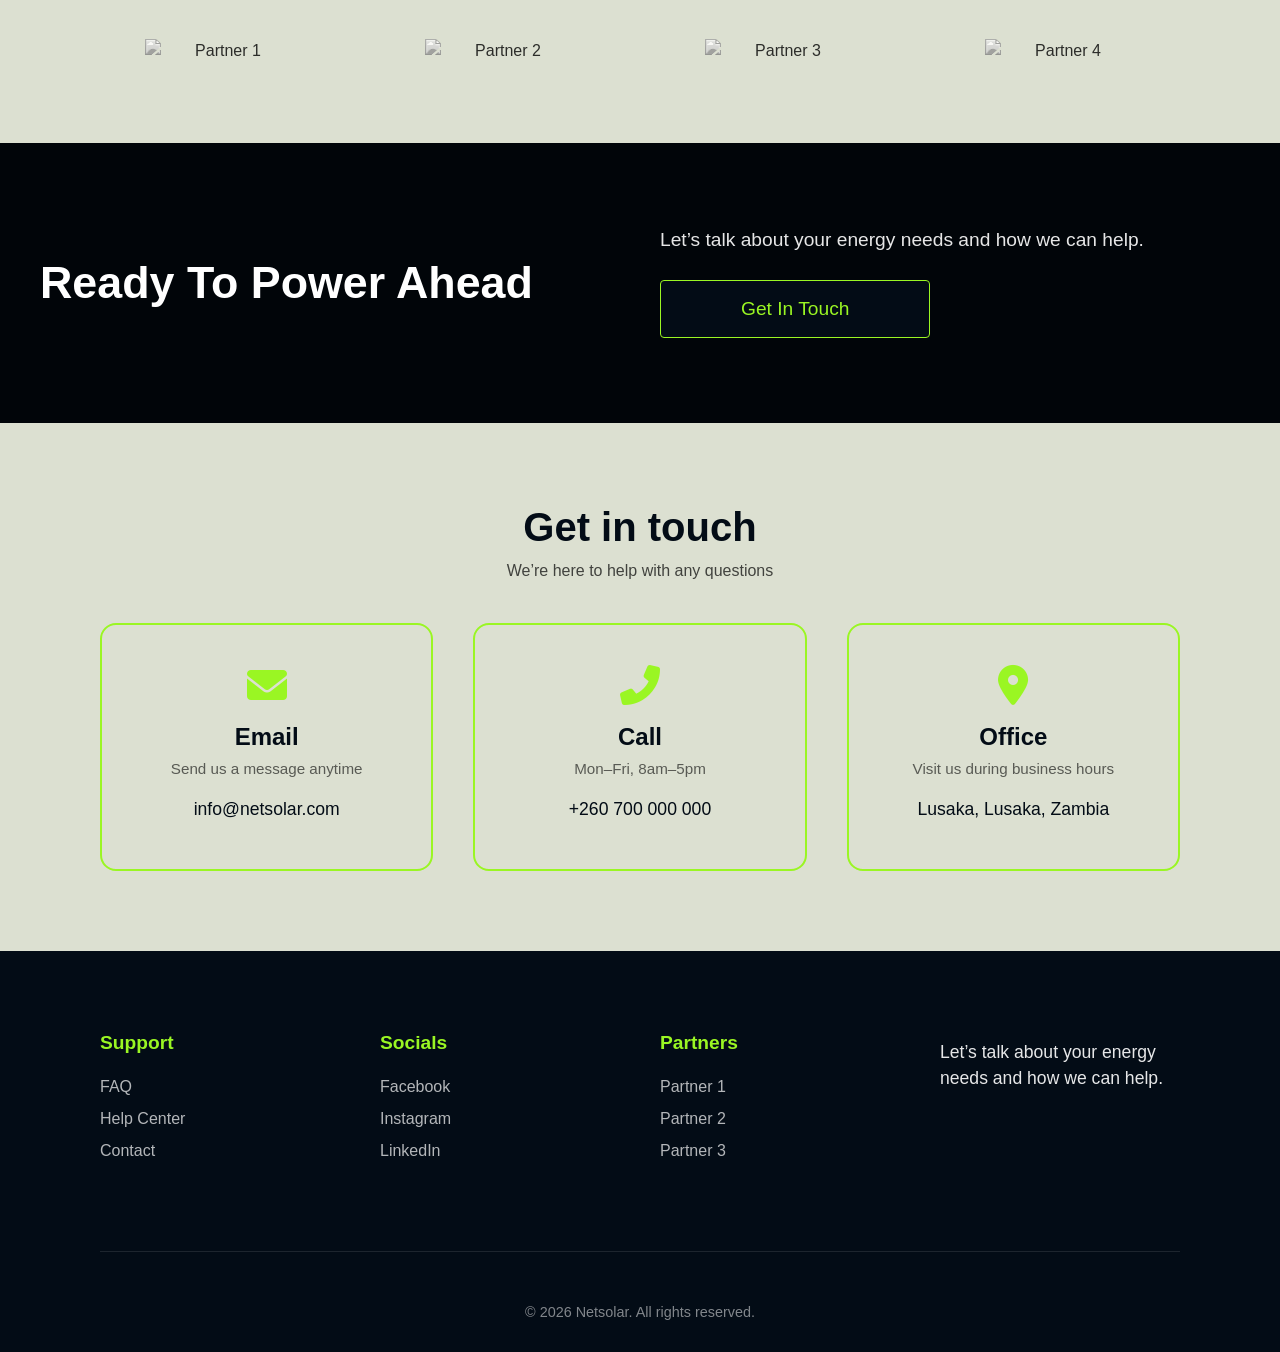
==== commit ffa54302: "cta" ====
--- a/Vanilla/Index.html
+++ b/Vanilla/Index.html
@@ -139,10 +139,16 @@
 
 <!-- Call to Action Section -->
 <section class="cta padding6">
-  <div class="container center">
-    <h2 class="cta-title">Ready To Power Ahead</h2>
-    <p class="cta-text">Let’s talk about your energy needs and how we can help.</p>
-    <a href="#" class="btn btn-large">Get In Touch</a>
+  <div class="container">
+    <div class="cta-grid">
+      <div class="cta-left">
+        <h2 class="cta-title">Ready To Power Ahead</h2>
+      </div>
+      <div class="cta-right">
+        <p class="cta-text">Let’s talk about your energy needs and how we can help.</p>
+        <a href="#" class="btn btn-large">Get In Touch</a>
+      </div>
+    </div>
   </div>
 </section>
 
--- a/Vanilla/css/styles.css
+++ b/Vanilla/css/styles.css
@@ -539,14 +539,58 @@
 }
 
 /* Call to Action */
+/* CTA base – background image + overlay */
 .cta {
-  background: var(--black-main);
+  position: relative;
+  background-image: url('/Vanilla/images/calltoaction.jpg'); /* your image path */
+  background-size: cover;
+  background-position: center;
+  background-repeat: no-repeat;
   color: #fff;
-}
-.cta-title {
-  font-size: 3rem;
-  margin-bottom: var(--spacing3);
+  min-height: 280px;               /* smaller height – adjust as needed */
+  display: flex;
+  align-items: center;
+  padding: 0 var(--spacing5) 0 var(--spacing5);
+}
+
+/* Dark overlay */
+.cta::before {
+  content: '';
+  position: absolute;
+  top: 0;
+  left: 0;
+  width: 100%;
+  height: 100%;
+  background-color: rgba(0, 0, 0, 0.6); /* adjust opacity */
+  z-index: 1;
+}
+
+/* Ensure content sits above overlay */
+.cta .container {
+  position: relative;
+  z-index: 2;
+  width: 100%;
+}
+
+/* Two‑column layout */
+.cta-grid {
+  display: grid;
+  grid-template-columns: 1fr 1fr;
+  align-items: center;
+  gap: var(--spacing5);
+}
+
+/* Left column – title aligned left */
+.cta-left .cta-title {
+  font-size: 2.8rem;        /* adjust size */
+  margin: 0;
+  text-align: left;
   color: #fff;
+}
+
+/* Right column – text and button */
+.cta-right {
+  text-align: left;
 }
 .cta-text {
   font-size: 1.2rem;
@@ -556,6 +600,21 @@
 .btn-large {
   padding: var(--spacing3) var(--spacing6);
   font-size: 1.2rem;
+}
+
+/* Mobile: stack */
+@media (max-width: 800px) {
+  .cta-grid {
+    grid-template-columns: 1fr;
+    gap: var(--spacing4);
+    text-align: center;
+  }
+  .cta-left .cta-title {
+    text-align: center;
+  }
+  .cta-right {
+    text-align: center;
+  }
 }
 
 /* Contact Section – icon cards */
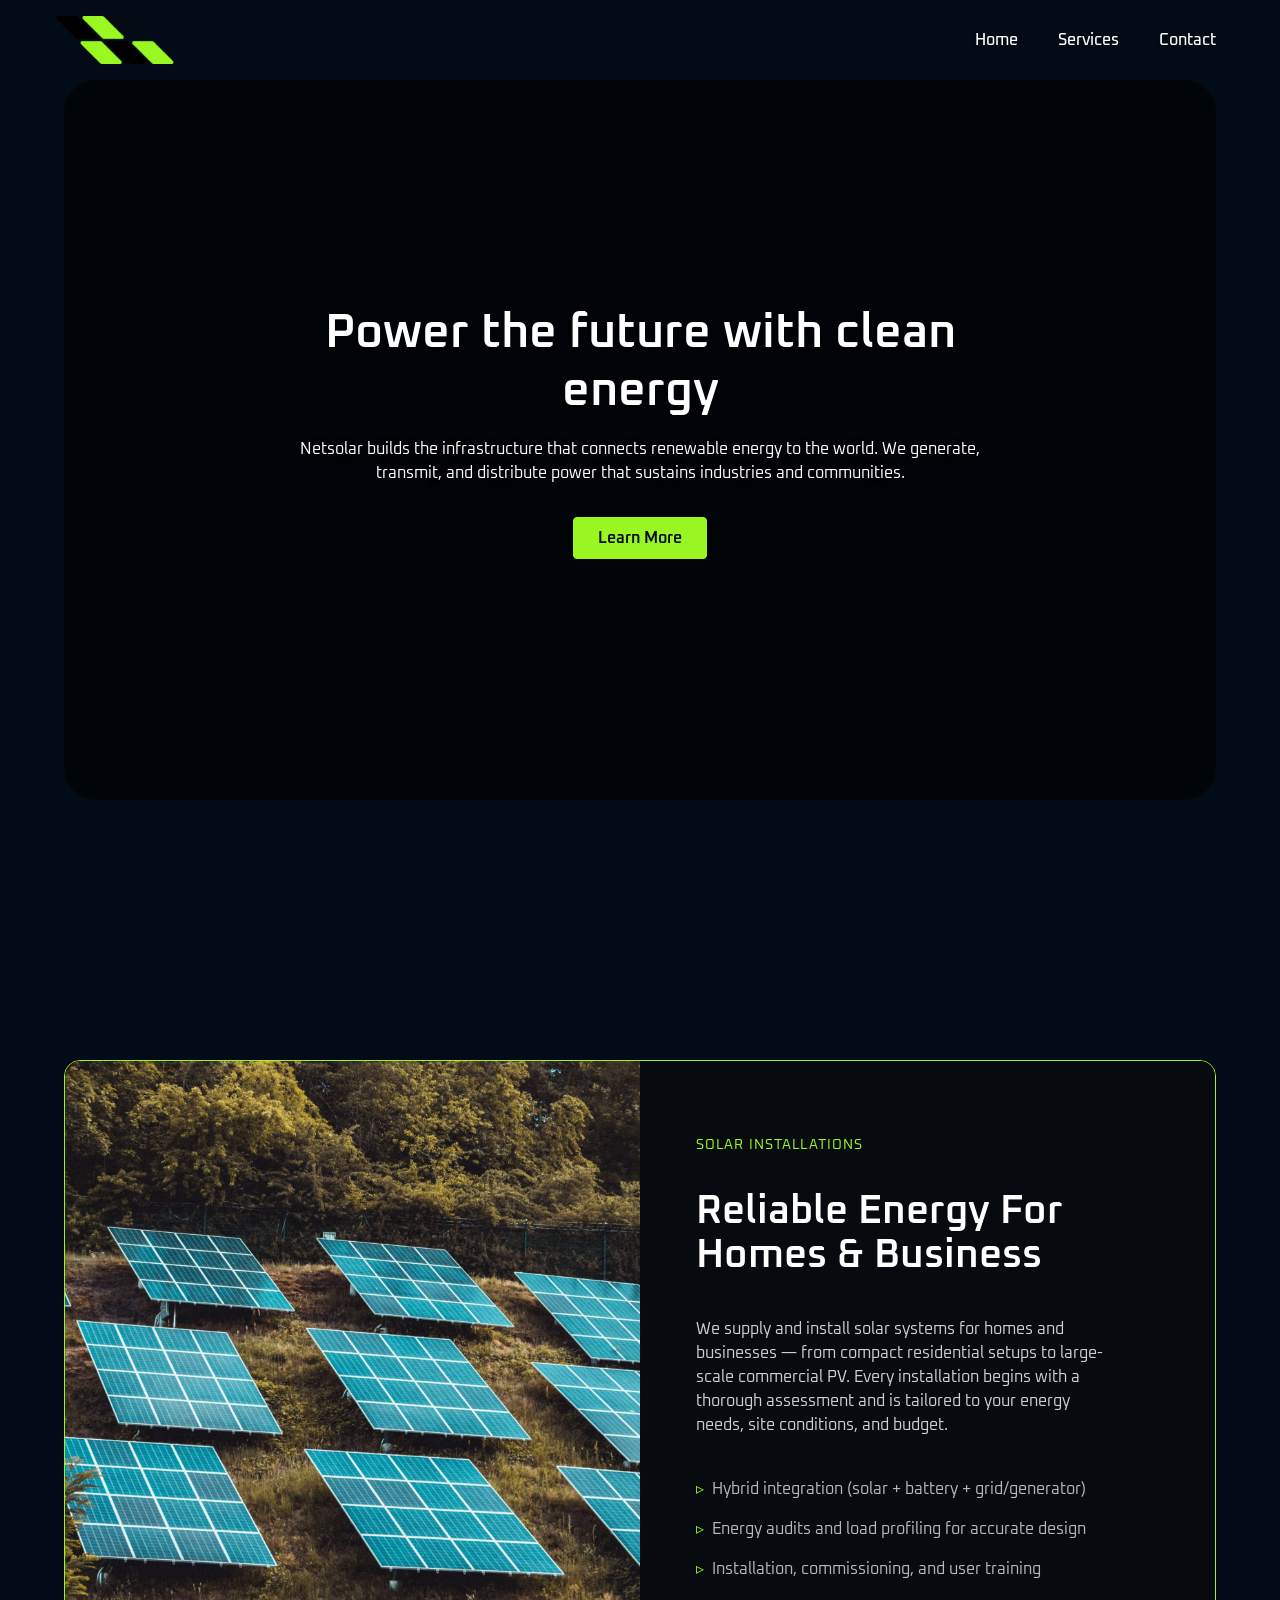
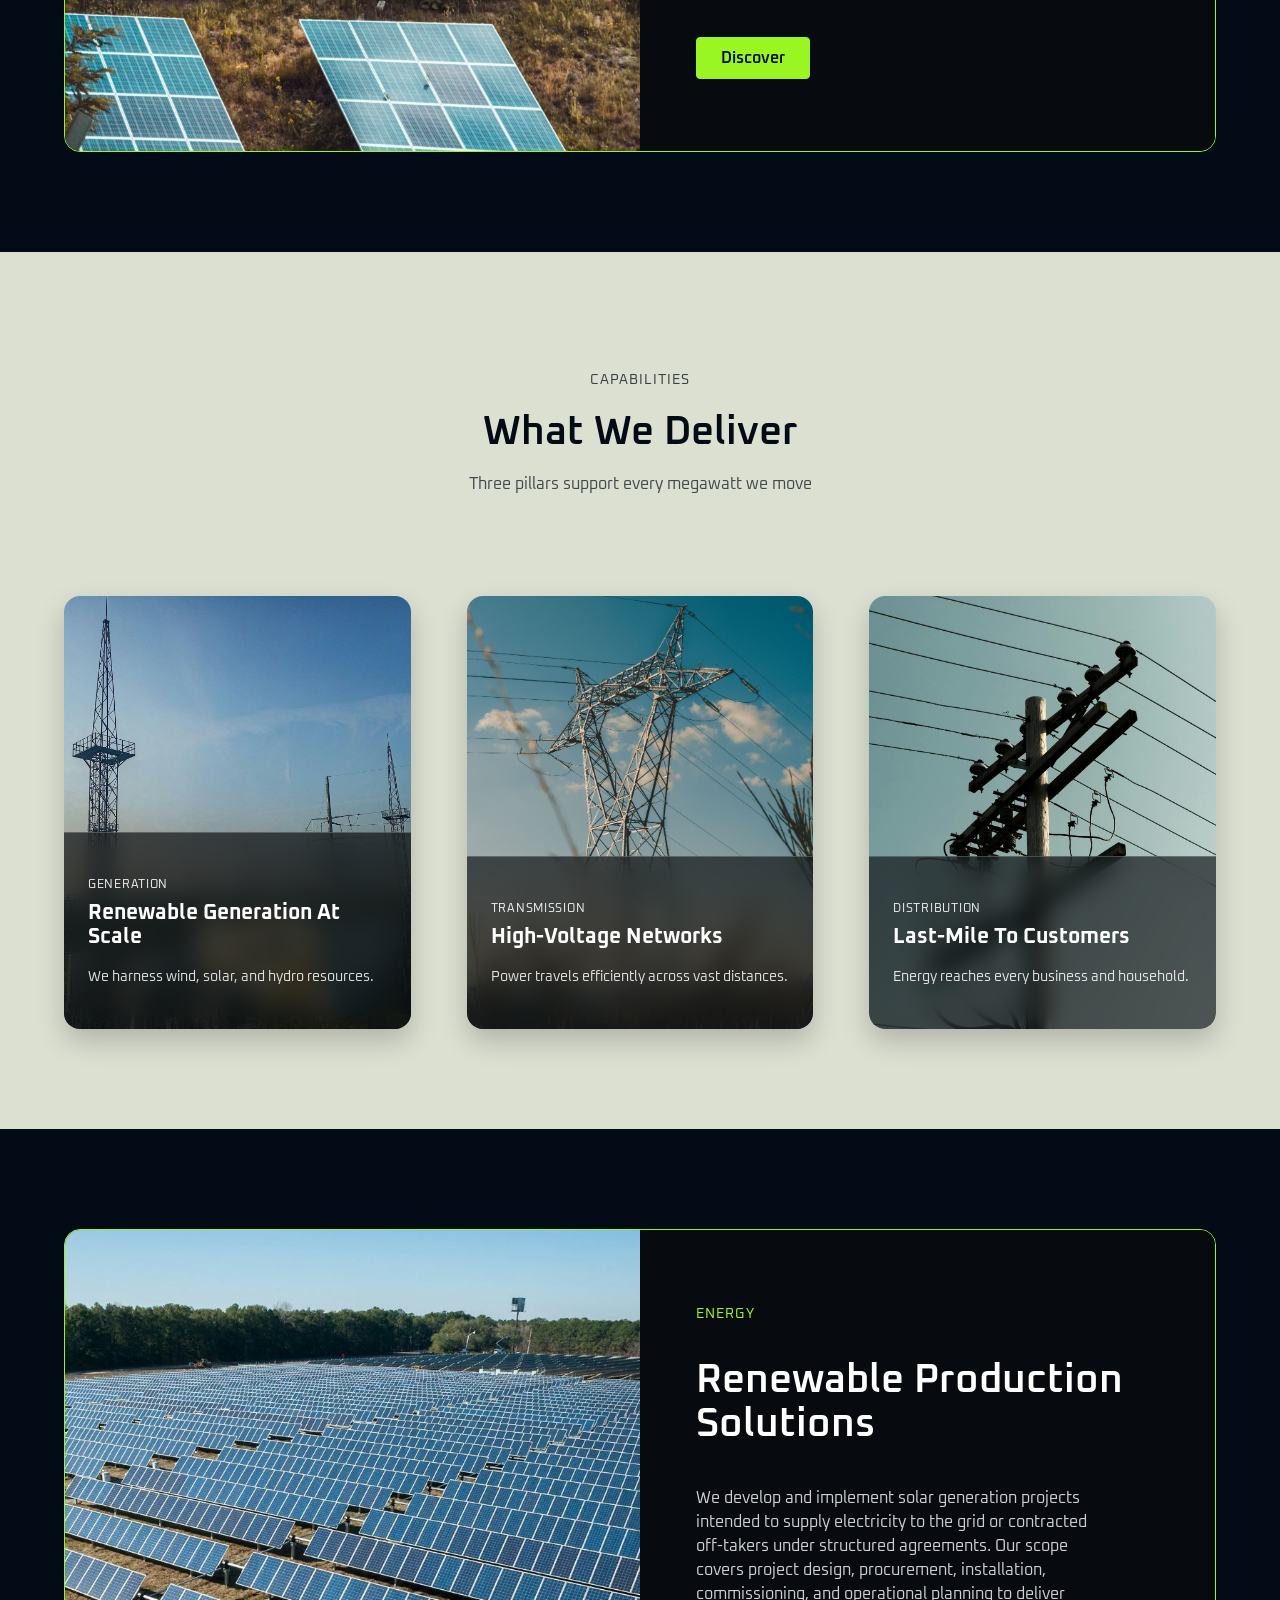
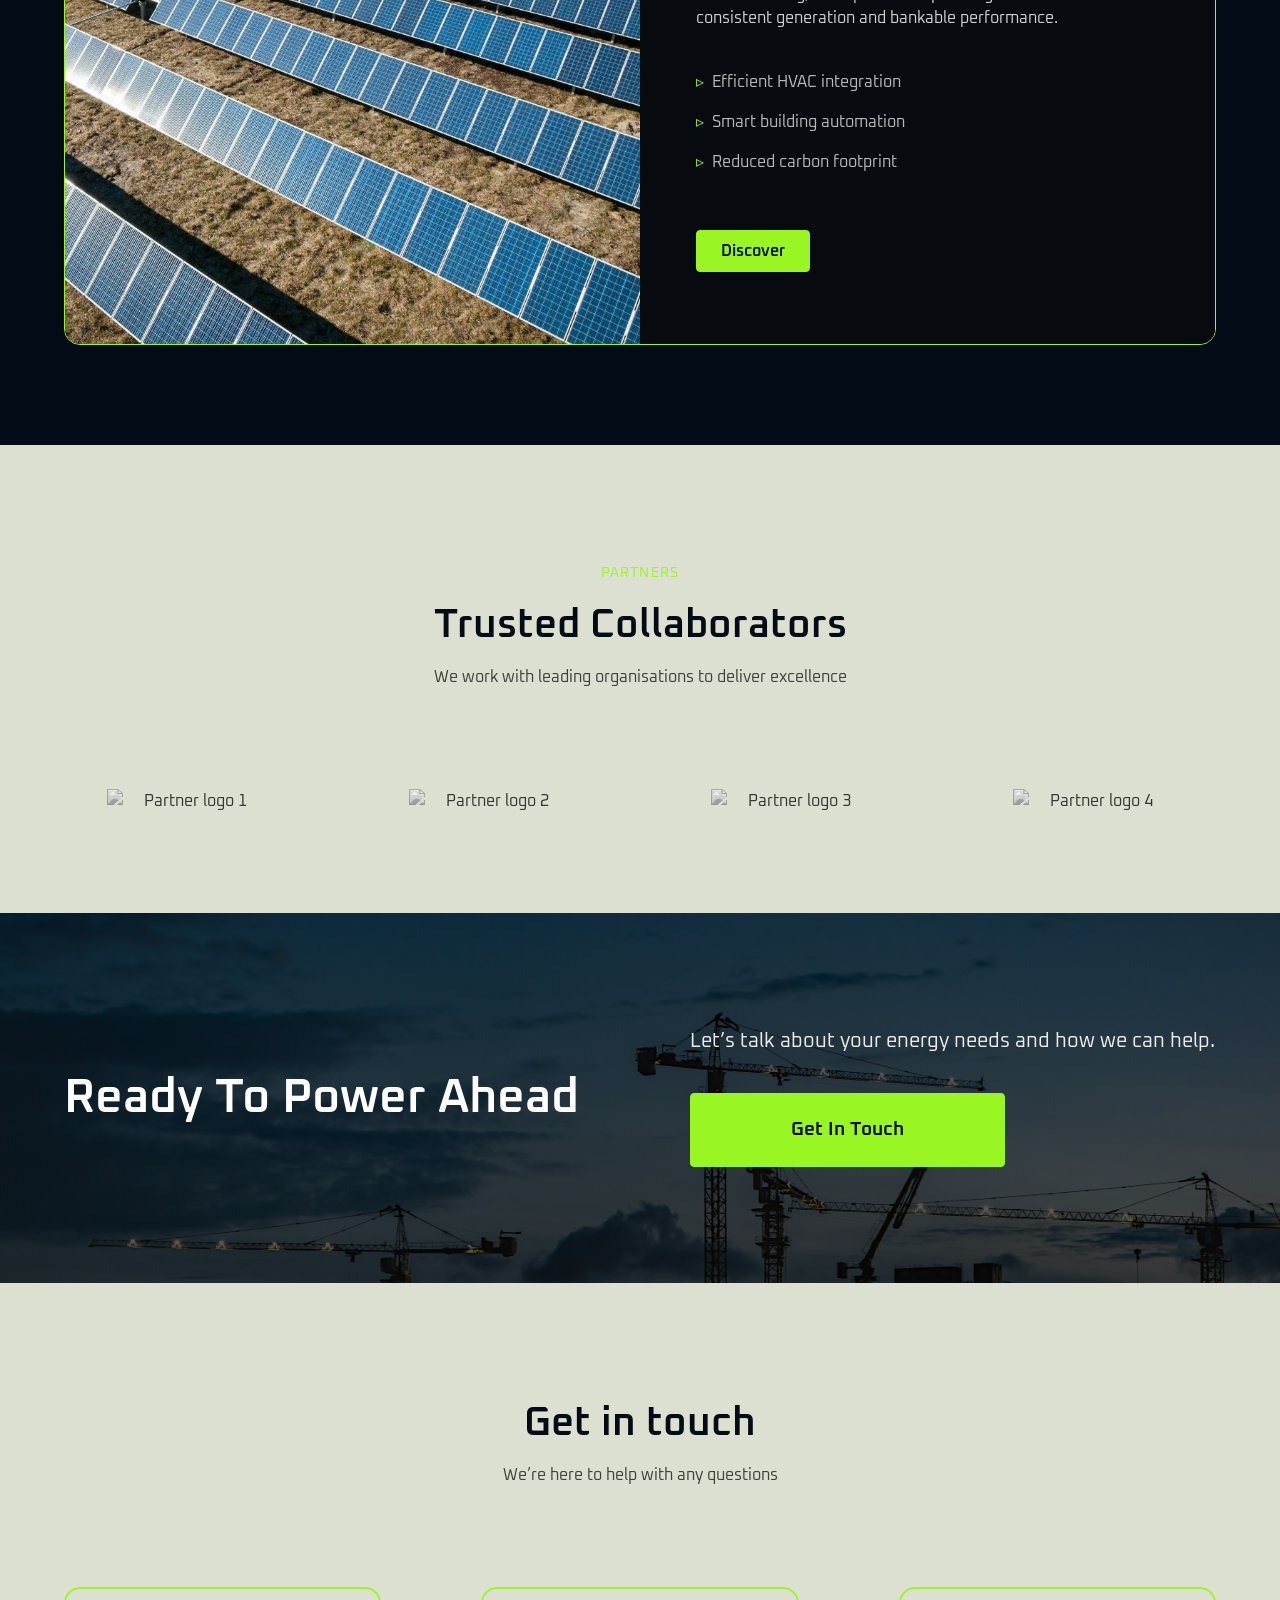
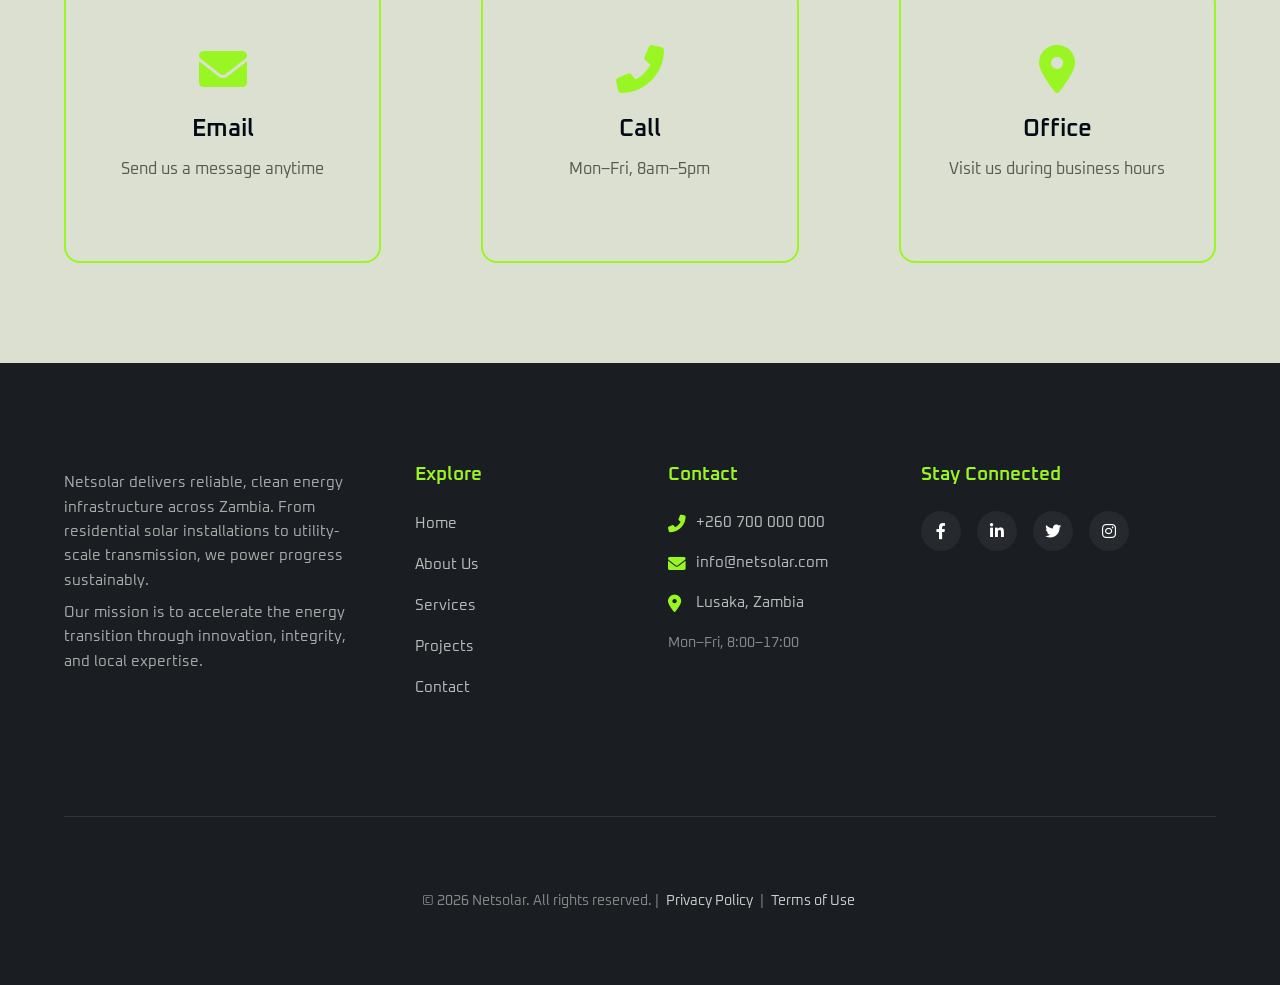
==== commit 24cb8312: "New Changes" ====
--- a/Vanilla/Index.html
+++ b/Vanilla/Index.html
@@ -3,239 +3,273 @@
 <head>
     <meta charset="UTF-8">
     <meta name="viewport" content="width=device-width, initial-scale=1.0">
-    <title>Netsolar</title>
+    <meta name="description" content="Netsolar - Power the future with clean energy infrastructure in Zambia">
+    <title>Netsolar | Clean Energy Infrastructure</title>
+    <link rel="preconnect" href="https://fonts.googleapis.com">
+    <link rel="preconnect" href="https://fonts.gstatic.com" crossorigin>
+    <link href="https://fonts.googleapis.com/css2?family=Oxanium:wght@400;600;700&display=swap" rel="stylesheet">
+    <link rel="stylesheet" href="https://cdnjs.cloudflare.com/ajax/libs/font-awesome/6.0.0-beta3/css/all.min.css">
     <link rel="stylesheet" href="css/styles.css">
-    <link rel="stylesheet" href="https://cdnjs.cloudflare.com/ajax/libs/font-awesome/6.0.0-beta3/css/all.min.css">
 </head>
 <body>
+    <a href="#main-content" class="skip-link">Skip to main content</a>
+
     <header>
-        <div class="navbar">
-            <img class="logo" src="images/logo.png" alt="Netsolar Logo"/>
-        <nav>
-            <ul>
-                <li><a class="a-glass" href="#">Home</a></li>
-                <li><a class="a-glass" href="#">About</a></li>
-                <li><a class="a-glass" href="#">Services</a></li>
-                <li><a class="a-glass" href="#">Contact</a></li>
-            </ul>
+        <div class="navbar" id="navbar">
+            <img class="logo" src="images/logo.png" alt="Netsolar home">
+            <button class="menu-toggle" id="menuToggle" aria-label="Menu" aria-expanded="false">
+                <i class="fas fa-bars"></i>
+            </button>
+            <nav class="nav-menu">
+                <ul class="nav-list" id="navList">
+                    <li><a href="#">Home</a></li>
+                    <li><a href="#">Services</a></li>
+                    <li><a href="#">Contact</a></li>
+                </ul>
+            </nav>
         </div>
     </header>
-    <section class="hero">
-  <div class="hero-image_wrapper">
-    <video autoplay muted loop class="hero-video">
-      <source src="/Vanilla/videos/hero-video-1.mp4" type="video/mp4">
-      Your browser does not support the video tag.
-    </video>
-  </div>
-  <div class="hero_content-wrapper">
-    <h1>Power the future with clean <br>energy</h1>
-    <p>Netsolar builds the infrastructure that connects renewable energy to the world. We generate, transmit, and distribute power that sustains industries and communities.</p>
-    <a href="#" class="btn">Learn More</a>
-  </div>
-</section>
-    <section class="feature-wrap">
+    <div class="navbar-spacer"></div>
+
+    <main id="main-content">
+        <section class="hero">
+            <div class="hero-image_wrapper">
+                <video autoplay muted loop playsinline class="hero-video" aria-hidden="true">
+                    <source src="videos/hero-video-1.mp4" type="video/mp4">
+                </video>
+            </div>
+            <div class="hero_content-wrapper">
+                <h1>Power the future with clean energy</h1>
+                <p>Netsolar builds the infrastructure that connects renewable energy to the world. We generate, transmit, and distribute power that sustains industries and communities.</p>
+                <a href="#" class="btn">Learn More</a>
+            </div>
+        </section>
+
+        <section class="feature-wrap">
   <div class="feature-card">
     <div class="feature-content">
-      <p class="feature-kicker">Foundation</p>
-
-      <h2 class="feature-title">Energy Infrastructure<br/>Built To Last</h2>
+      <p class="feature-kicker">Solar Installations</p>
+      <h2 class="feature-title">Reliable Energy For Homes & Business</h2>
 
       <p class="feature-text">
-        Netsolar operates across the full spectrum of energy delivery, from renewable generation
-        to last-mile distribution. Our infrastructure moves clean power where it's needed most,
-        serving factories, offices, and homes with the reliability they depend on.
+        We supply and install solar systems for homes and businesses — from compact residential setups to large-scale commercial PV. Every installation begins with a thorough assessment and is tailored to your energy needs, site conditions, and budget.
       </p>
 
       <ul class="feature-points">
-        <li>Sustainable from the ground up</li>
-        <li>Built for decades of service</li>
-        <li>Powering Zambia’s energy transition</li>
+        <li>Hybrid integration (solar + battery + grid/generator)</li>
+        <li>Energy audits and load profiling for accurate design</li>
+        <li>Installation, commissioning, and user training</li>
       </ul>
 
-      <a href="#" class="btn btn-outline">Discover</a>
+      <a href="#" class="btn">Discover</a>
     </div>
-
     <div class="feature-media">
-      <img src="images/foundation.jpg" alt="foundation" />
+      <img src="images/foundation.jpg" alt="Solar panels on residential roof">
     </div>
   </div>
 </section>
-    <section class="capabilities padding7">
-  <div class="cap-container">
-    <div class="cap-head center">
-      <p class="cap-kicker">Capabilities</p>
-      <h2 class="cap-title">What We Deliver</h2>
-      <p class="cap-sub">Three pillars support every megawatt we move</p>
-    </div>
-
-    <div class="cap-grid">
-      <!-- first card -->
-      <article class="cap-card">
-        <img src="images/Capabalilties1.jpg" alt="Generation">
-        <div class="cap-overlay">
-          <p class="cap-tag">Generation</p>
-          <h3>Renewable Generation At Scale</h3>
-          <p class="cap-desc">We harness wind, solar, and hydro resources.</p>
+
+        <section class="capabilities padding6">
+            <div class="cap-container">
+                <div class="cap-head center">
+                    <p class="cap-kicker">Capabilities</p>
+                    <h2 class="cap-title">What We Deliver</h2>
+                    <p class="cap-sub">Three pillars support every megawatt we move</p>
+                </div>
+                <div class="cap-grid">
+                    <article class="cap-card">
+                        <img src="images/Capabalilties1.jpg" alt="Wind turbines at dawn">
+                        <div class="cap-overlay">
+                            <p class="cap-tag">Generation</p>
+                            <h3>Renewable Generation At Scale</h3>
+                            <p class="cap-desc">We harness wind, solar, and hydro resources.</p>
+                        </div>
+                    </article>
+                    <article class="cap-card">
+                        <img src="images/Capabalilties3.jpg" alt="High-voltage power lines">
+                        <div class="cap-overlay">
+                            <p class="cap-tag">Transmission</p>
+                            <h3>High-Voltage Networks</h3>
+                            <p class="cap-desc">Power travels efficiently across vast distances.</p>
+                        </div>
+                    </article>
+                    <article class="cap-card">
+                        <img src="images/Capabalilties2.jpg" alt="Urban power distribution">
+                        <div class="cap-overlay">
+                            <p class="cap-tag">Distribution</p>
+                            <h3>Last-Mile To Customers</h3>
+                            <p class="cap-desc">Energy reaches every business and household.</p>
+                        </div>
+                    </article>
+                </div>
+            </div>
+        </section>
+
+        <section class="feature-wrap">
+            <div class="feature-card">
+                <div class="feature-content">
+                    <p class="feature-kicker">Energy</p>
+                    <h2 class="feature-title">Renewable Production<br>Solutions</h2>
+                    <p class="feature-text">
+                        We develop and implement solar generation projects intended to supply electricity to the grid or contracted off-takers under structured agreements. Our scope covers project design, procurement, installation, commissioning, and operational planning to deliver consistent generation and bankable performance.
+                    </p>
+                    <ul class="feature-points">
+                        <li>Efficient HVAC integration</li>
+                        <li>Smart building automation</li>
+                        <li>Reduced carbon footprint</li>
+                    </ul>
+                    <a href="#" class="btn">Discover</a>
+                </div>
+                <div class="feature-media">
+                    <img src="images/features-2.jpg" alt="Modern building with climate control systems">
+                </div>
+            </div>
+        </section>
+
+        <section class="partners padding6">
+            <div class="container center">
+                <p class="section-kicker">Partners</p>
+                <h2 class="section-title">Trusted Collaborators</h2>
+                <p class="section-sub">We work with leading organisations to deliver excellence</p>
+                <div class="partner-logos">
+                    <img src="images/partner1.png" alt="Partner logo 1" class="partner-logo">
+                    <img src="images/partner2.png" alt="Partner logo 2" class="partner-logo">
+                    <img src="images/partner3.png" alt="Partner logo 3" class="partner-logo">
+                    <img src="images/partner4.png" alt="Partner logo 4" class="partner-logo">
+                </div>
+            </div>
+        </section>
+
+        <section class="cta padding6">
+            <div class="container">
+                <div class="cta-grid">
+                    <div class="cta-left">
+                        <h2 class="cta-title">Ready To Power Ahead</h2>
+                    </div>
+                    <div class="cta-right">
+                        <p class="cta-text">Let’s talk about your energy needs and how we can help.</p>
+                        <a href="#" class="btn btn-large">Get In Touch</a>
+                    </div>
+                </div>
+            </div>
+        </section>
+
+        <!-- Contact Section – fully clickable inverted cards -->
+        <section class="contact padding6">
+            <div class="container">
+                <h2 class="section-title center">Get in touch</h2>
+                <p class="section-sub center">We’re here to help with any questions</p>
+                <div class="contact-grid">
+                    <a href="mailto:info@netsolar.com" class="contact-card">
+                        <div class="contact-icon"><i class="fas fa-envelope" aria-hidden="true"></i></div>
+                        <h3 class="contact-card-title">Email</h3>
+                        <p class="contact-card-desc">Send us a message anytime</p>
+                    </a>
+                    <a href="tel:+260700000000" class="contact-card">
+                        <div class="contact-icon"><i class="fas fa-phone-alt" aria-hidden="true"></i></div>
+                        <h3 class="contact-card-title">Call</h3>
+                        <p class="contact-card-desc">Mon–Fri, 8am–5pm</p>
+                    </a>
+                    <a href="https://maps.google.com/?q=Lusaka,Zambia" target="_blank" rel="noopener noreferrer" class="contact-card">
+                        <div class="contact-icon"><i class="fas fa-map-marker-alt" aria-hidden="true"></i></div>
+                        <h3 class="contact-card-title">Office</h3>
+                        <p class="contact-card-desc">Visit us during business hours</p>
+                    </a>
+                </div>
+            </div>
+        </section>
+    </main>
+
+       <!-- ===== UPDATED FOOTER ===== -->
+    <footer class="footer">
+        <div class="container">
+            <div class="footer-grid">
+                <!-- Column 1: Logo + About -->
+                <div class="footer-col footer-logo-col">
+                    <p class="footer-about">Netsolar delivers reliable, clean energy infrastructure across Zambia. From residential solar installations to utility-scale transmission, we power progress sustainably.</p>
+                    <p class="footer-about">Our mission is to accelerate the energy transition through innovation, integrity, and local expertise.</p>
+                </div>
+
+                <!-- Column 2: Navigation + Quick Links -->
+                <div class="footer-col">
+                    <h4>Explore</h4>
+                    <ul>
+                        <li><a href="#">Home</a></li>
+                        <li><a href="#">About Us</a></li>
+                        <li><a href="#">Services</a></li>
+                        <li><a href="#">Projects</a></li>
+                        <li><a href="#">Contact</a></li>
+                    </ul>
+                </div>
+
+                <!-- Column 3: Contact Info -->
+                <div class="footer-col">
+                    <h4>Contact</h4>
+                    <ul class="contact-info">
+                        <li><i class="fas fa-phone-alt"></i> <a href="tel:+260700000000">+260 700 000 000</a></li>
+                        <li><i class="fas fa-envelope"></i> <a href="mailto:info@netsolar.com">info@netsolar.com</a></li>
+                        <li><i class="fas fa-map-marker-alt"></i> Lusaka, Zambia</li>
+                    </ul>
+                    <p class="footer-note">Mon–Fri, 8:00–17:00</p>
+                </div>
+
+                <!-- Column 4: Social & Newsletter -->
+                <div class="footer-col">
+                    <h4>Stay Connected</h4>
+                    <div class="social-links">
+                        <a href="#" aria-label="Facebook"><i class="fab fa-facebook-f"></i></a>
+                        <a href="#" aria-label="LinkedIn"><i class="fab fa-linkedin-in"></i></a>
+                        <a href="#" aria-label="Twitter"><i class="fab fa-twitter"></i></a>
+                        <a href="#" aria-label="Instagram"><i class="fab fa-instagram"></i></a>
+                    </div>
+                </div>
+            </div>
+
+            <div class="footer-bottom">
+                <p>&copy; 2026 Netsolar. All rights reserved. | <a href="#">Privacy Policy</a> | <a href="#">Terms of Use</a></p>
+            </div>
         </div>
-      </article>
-
-      <!-- Second card -->
-      <article class="cap-card">
-        <img src="images/Capabalilties3.jpg" alt="Transmission">
-        <div class="cap-overlay">
-          <p class="cap-tag">Transmission</p>
-          <h3>High-Voltage Transmission Networks</h3>
-          <p class="cap-desc">Power travels efficiently across vast distances.</p>
-        </div>
-      </article>
-
-      <!-- third card -->
-      <article class="cap-card">
-        <img src="images/Capabalilties2.jpg" alt="Distribution">
-        <div class="cap-overlay">
-          <p class="cap-tag">Distribution</p>
-          <h3>Last-Mile Distribution To Customers</h3>
-          <p class="cap-desc">Energy reaches every business and household.</p>
-        </div>
-      </article>
-    </div>
-  </div>
-</section>
-<section class="feature-wrap">
-  <div class="feature-card">
-    <div class="feature-content">
-      <p class="feature-kicker">Climate</p>
-      <h2 class="feature-title">Thermal Comfort For<br/>Modern Spaces</h2>
-      <p class="feature-text">
-        Beyond power generation, we understand that energy serves a purpose. Climate control systems keep facilities operating at peak efficiency, reducing waste and extending equipment life across industrial and commercial operations.
-      </p>
-      <ul class="feature-points">
-        <li>Sustainable from the ground up</li>
-        <li>Built for decades of service</li>
-        <li>Powering Zambia’s energy transition</li>
-      </ul>
-      <a href="#" class="btn btn-outline">Discover</a>
-    </div>
-    <div class="feature-media">
-      <img src="images/climate.jpg" alt="climate" />
-    </div>
-  </div>
-</section>
-<!-- Partners Section -->
-<section class="partners padding6">
-  <div class="container center">
-    <p class="section-kicker">Partners</p>
-    <h2 class="section-title">Who We Trust</h2>
-    <p class="section-sub">Three pillars support every megawatt we move</p>
-    <div class="partner-logos">
-      <!-- Replace with your actual partner logos -->
-      <img src="images/partner1.png" alt="Partner 1" class="partner-logo">
-      <img src="images/partner2.png" alt="Partner 2" class="partner-logo">
-      <img src="images/partner3.png" alt="Partner 3" class="partner-logo">
-      <img src="images/partner4.png" alt="Partner 4" class="partner-logo">
-    </div>
-  </div>
-</section>
-
-<!-- Call to Action Section -->
-<section class="cta padding6">
-  <div class="container">
-    <div class="cta-grid">
-      <div class="cta-left">
-        <h2 class="cta-title">Ready To Power Ahead</h2>
-      </div>
-      <div class="cta-right">
-        <p class="cta-text">Let’s talk about your energy needs and how we can help.</p>
-        <a href="#" class="btn btn-large">Get In Touch</a>
-      </div>
-    </div>
-  </div>
-</section>
-
-<!-- Contact Section -->
-<section class="contact padding6">
-  <div class="container">
-    <h2 class="section-title center">Get in touch</h2>
-    <p class="section-sub center">We’re here to help with any questions</p>
-    
-    <div class="contact-grid">
-      <!-- Email Card -->
-      <div class="contact-card">
-        <div class="contact-icon"><i class="fas fa-envelope"></i></div>
-        <h3 class="contact-card-title">Email</h3>
-        <p class="contact-card-desc">Send us a message anytime</p>
-        <p class="contact-card-detail">info@netsolar.com</p>
-      </div>
-
-      <!-- Call Card -->
-      <div class="contact-card">
-        <div class="contact-icon"><i class="fas fa-phone-alt"></i></div>
-        <h3 class="contact-card-title">Call</h3>
-        <p class="contact-card-desc">Mon–Fri, 8am–5pm</p>
-        <p class="contact-card-detail">+260 700 000 000</p>
-      </div>
-
-      <!-- Location Card -->
-      <div class="contact-card">
-        <div class="contact-icon"><i class="fas fa-map-marker-alt"></i></div>
-        <h3 class="contact-card-title">Office</h3>
-        <p class="contact-card-desc">Visit us during business hours</p>
-        <p class="contact-card-detail">Lusaka, Lusaka, Zambia</p>
-      </div>
-    </div>
-  </div>
-</section>
-
-<!-- Footer -->
-<footer class="footer">
-  <div class="container">
-    <div class="footer-grid">
-      <!-- Column 1: Support -->
-      <div class="footer-col">
-        <h4>Support</h4>
-        <ul>
-          <li><a href="#">FAQ</a></li>
-          <li><a href="#">Help Center</a></li>
-          <li><a href="#">Contact</a></li>
-        </ul>
-      </div>
-      <!-- Column 2: Socials -->
-      <div class="footer-col">
-        <h4>Socials</h4>
-        <ul>
-          <li><a href="#">Facebook</a></li>
-          <li><a href="#">Instagram</a></li>
-          <li><a href="#">LinkedIn</a></li>
-        </ul>
-      </div>
-      <!-- Column 3: Partners -->
-      <div class="footer-col">
-        <h4>Partners</h4>
-        <ul>
-          <li><a href="#">Partner 1</a></li>
-          <li><a href="#">Partner 2</a></li>
-          <li><a href="#">Partner 3</a></li>
-        </ul>
-      </div>
-      <!-- Column 4: Tagline -->
-      <div class="footer-col tagline-col">
-        <p>Let’s talk about your energy needs and how we can help.</p>
-      </div>
-    </div>
-    <div class="footer-bottom">
-      <p>&copy; 2026 Netsolar. All rights reserved.</p>
-    </div>
-  </div>
-</footer>
-<script>
-    window.addEventListener('scroll', function() {
-        const navbar = document.querySelector('.navbar');
-        if (window.scrollY > 50) { // Adjust 50 to the scroll distance you prefer
-            navbar.classList.add('scrolled');
-        } else {
-            navbar.classList.remove('scrolled');
+    </footer>
+
+    <script>
+        // Navbar scroll effect
+        window.addEventListener('scroll', function() {
+            const navbar = document.querySelector('.navbar');
+            if (window.scrollY > 50) {
+                navbar.classList.add('scrolled');
+            } else {
+                navbar.classList.remove('scrolled');
+            }
+        });
+
+        // Mobile menu toggle
+        const menuToggle = document.getElementById('menuToggle');
+        const navList = document.getElementById('navList');
+
+        if (menuToggle && navList) {
+            menuToggle.addEventListener('click', function() {
+                const expanded = this.getAttribute('aria-expanded') === 'true' ? false : true;
+                this.setAttribute('aria-expanded', expanded);
+                navList.classList.toggle('active');
+                const icon = this.querySelector('i');
+                if (icon) {
+                    icon.classList.toggle('fa-bars');
+                    icon.classList.toggle('fa-times');
+                }
+            });
+
+            navList.querySelectorAll('a').forEach(link => {
+                link.addEventListener('click', () => {
+                    navList.classList.remove('active');
+                    menuToggle.setAttribute('aria-expanded', 'false');
+                    const icon = menuToggle.querySelector('i');
+                    if (icon) {
+                        icon.classList.add('fa-bars');
+                        icon.classList.remove('fa-times');
+                    }
+                });
+            });
         }
-    });
-</script>
+    </script>
 </body>
 </html>
--- a/Vanilla/css/styles.css
+++ b/Vanilla/css/styles.css
@@ -1,751 +1,850 @@
-/* Reset */
+/* RESET & VARIABLES */
 * {
     margin: 0;
     padding: 0;
     box-sizing: border-box;
 }
 
-/* Variables */
 :root {
     --black-main: hsl(212, 74%, 5%);
     --green-main: hsl(86, 92%, 55%);
     --gray-main: hsl(76, 19%, 85%);
     --white-main: hsl(0, 0%, 100%);
-    --glass-tint: rgba(255,255,255,0.10);
-    --text-color:  #000000;
-    --ff: 'oxanium', sans-serif;
+    --glass-tint: rgba(255, 255, 255, 0.08);
+    --text-color: #000000;
+    --ff: 'Oxanium', sans-serif;
     --p: 1rem/1.5rem var(--ff);
     --h1: 600 3rem/1.2em var(--ff);
     --h2: 600 2rem/1.2em var(--ff);
     --spacing1: 4px;
     --spacing2: 8px;
     --spacing3: 16px;
-    --spacing4: 20px;
-    --spacing5: 40px;
-    --spacing6: 80px;
+    --spacing4: 24px;
+    --spacing5: 56px;
+    --spacing6: 100px;
     --spacing7: 160px;
-}   
-/* Global Styles */
+    --navbar-height: 80px;
+}
+
+/* GLOBAL */
 html {
     scroll-behavior: smooth;
 }
+
 body {
-    text-wrap: balance;
     font: var(--p);
     color: var(--text-color);
     background-color: var(--black-main);
-}
+    margin: 0;
+    overflow-x: hidden;
+}
+
 h1 {
     font: var(--h1);
 }
+
 h2 {
     font: var(--h2);
-    margin: var(--spacing2) 0;
-}
+    margin: var(--spacing3) 0;
+}
+
 p {
-    margin: var(--spacing2) 0;
-}
+    margin: var(--spacing3) 0;
+}
+
 a {
     text-decoration: none;
     color: var(--green-main);
 }
-a:hover {
-    color: var(--black-main);
-}
+
+/* UNIFIED BUTTON STYLES */
 .btn, button {
     all: unset;
     display: inline-block;
-    margin: var(--spacing2) 0;
+    margin: var(--spacing3) 0;
     padding: var(--spacing2) var(--spacing4);
-    color: var(--green-main);
-    background-color: var(--black-main);
+    background-color: var(--green-main);
+    color: var(--black-main);
     border: 1px solid var(--green-main);
     border-radius: var(--spacing1);
     cursor: pointer;
-}
-.btn:hover, button:hover {
-    background-color: var(--green-main);
-    color: var(--black-main);
-    transition: background-color 0.3s ease-in-out;
-}
+    font-weight: 600;
+    text-align: center;
+    transition: all 0.2s ease;
+}
+
+.btn:hover, button:hover,
+.btn:focus-visible, button:focus-visible {
+    background-color: transparent;
+    color: var(--green-main);
+    border-color: var(--green-main);
+    outline: 2px solid var(--green-main);
+    outline-offset: 2px;
+}
+
+.btn-large {
+    padding: var(--spacing4) var(--spacing6);
+    font-size: 1.2rem;
+}
+
 img {
     width: 100%;
-}
-
-
-/* Utility Classes */
+    display: block;
+}
+
+/* SKIP LINK */
+.skip-link {
+    position: absolute;
+    top: -40px;
+    left: 0;
+    background: var(--green-main);
+    color: var(--black-main);
+    padding: var(--spacing2) var(--spacing3);
+    z-index: 1001;
+    transition: top 0.2s;
+}
+.skip-link:focus {
+    top: 0;
+}
+
+/* UTILITY CLASSES */
 .center {
     text-align: center;
 }
 .hidden {
     display: none;
 }
-.flex {
+.container {
+    width: min(1200px, 90%);
+    margin: 0 auto;
+}
+.padding6 {
+    padding: var(--spacing6) 0;
+}
+.padding7 {
+    padding: var(--spacing7) 0;
+}
+
+/* HEADER & NAVBAR */
+.navbar {
+    position: fixed;
+    top: 0;
+    left: 0;
+    width: 100%;
+    height: var(--navbar-height);
+    display: flex;
+    align-items: center;
+    justify-content: space-between;
+    padding: 0 var(--spacing5);
+    background-color: transparent;
+    transition: background-color 0.3s, backdrop-filter 0.3s, box-shadow 0.3s;
+    z-index: 1000;
+}
+
+.navbar.scrolled {
+    background-color: var(--glass-tint);
+    backdrop-filter: blur(16px);
+    -webkit-backdrop-filter: blur(16px);
+    border-bottom: 1px solid rgba(255,255,255,0.15);
+    box-shadow: 0 4px 20px rgba(0,0,0,0.2);
+}
+
+.logo {
+    height: 48px;
+    width: auto;
+}
+
+.nav-menu {
+    display: flex;
+    align-items: center;
+    gap: var(--spacing4);
+}
+
+.nav-list {
+    display: flex;
+    list-style: none;
+    gap: var(--spacing4);
+}
+
+.nav-list a {
+    color: var(--white-main);
+    font-weight: 500;
+    text-shadow: 0 2px 4px rgba(0,0,0,0.3);
+    padding: var(--spacing1) var(--spacing2);
+    border-radius: var(--spacing1);
+    transition: color 0.2s;
+}
+
+.nav-list a:hover,
+.nav-list a:focus-visible {
+    color: var(--green-main);
+    background-color: rgba(0,0,0,0.2);
+}
+
+/* mobile menu toggle */
+.menu-toggle {
+    display: none;
+    background: transparent;
+    border: none;
+    color: white;
+    font-size: 2rem;
+    cursor: pointer;
+    padding: 0 var(--spacing2);
+    z-index: 1001;
+}
+.menu-toggle:hover,
+.menu-toggle:focus-visible {
+    background: transparent;
+    color: var(--green-main);
+    outline: none;
+}
+
+/* spacer to prevent content hiding under fixed navbar */
+.navbar-spacer {
+    height: var(--navbar-height);
+    width: 100%;
+}
+
+/* HERO */
+.hero {
+    position: relative;
+    width: 90%;
+    max-width: 1400px;
+    margin: 0 auto var(--spacing7);
+    border-radius: 2rem;
+    overflow: hidden;
+    min-height: 80vh;
     display: flex;
     align-items: center;
     justify-content: center;
-    gap: var(--spacing4);
+    color: #fff;
+}
+
+.hero-image_wrapper {
+    position: absolute;
+    top: 0;
+    left: 0;
+    width: 100%;
+    height: 100%;
+    z-index: 0;
+}
+
+.hero-video {
+    width: 100%;
+    height: 100%;
+    object-fit: cover;
+}
+
+.hero::after {
+    content: '';
+    position: absolute;
+    top: 0;
+    left: 0;
+    width: 100%;
+    height: 100%;
+    background: rgba(0, 0, 0, 0.6);
+    z-index: 1;
+    pointer-events: none;
+}
+
+.hero_content-wrapper {
+    position: relative;
+    z-index: 2;
+    max-width: 800px;
+    padding: var(--spacing5);
+    text-align: center;
+}
+
+.hero_content-wrapper h1,
+.hero_content-wrapper p {
+    color: #fff;
+    text-shadow: 0 2px 8px rgba(0,0,0,0.7);
+}
+
+.hero .btn {
+    background-color: var(--green-main);
+    color: var(--black-main);
+    border: 1px solid var(--green-main);
+}
+.hero .btn:hover {
+    background-color: transparent;
+    color: var(--green-main);
+}
+
+/* FEATURE CARDS */
+.feature-wrap {
+    background: var(--black-main);
+    padding: var(--spacing6) 0;
+}
+
+.feature-card {
+    width: min(1200px, 90%);
+    margin: 0 auto;
+    display: grid;
+    grid-template-columns: 1fr 1fr;
+    border: 1px solid var(--green-main);
+    border-radius: var(--spacing3);
+    overflow: hidden;
+    background: #070b10;
+}
+
+.feature-media {
+    min-height: 400px;
+    max-height: 720px;
+    overflow: hidden;
+}
+
+.feature-media img {
+    width: 100%;
+    height: 100%;
+    object-fit: cover;
+}
+
+.feature-content {
+    padding: var(--spacing5);
+    background: #070b10;
+    display: flex;
+    flex-direction: column;
+    justify-content: center;
+}
+
+.feature-kicker {
+    color: var(--green-main);
+    font-size: 0.875rem;
+    letter-spacing: 0.08em;
+    text-transform: uppercase;
+    margin-bottom: var(--spacing3);
+}
+
+.feature-title {
+    color: #fff;
+    font-size: clamp(1.8rem, 4vw, 2.5rem);
+    line-height: 1.1;
+    margin-bottom: var(--spacing4);
+}
+
+.feature-text {
+    color: rgba(255,255,255,0.8);
+    max-width: 46ch;
+    margin-bottom: var(--spacing4);
+}
+
+.feature-points {
+    list-style: none;
+    padding: 0;
+    margin-bottom: var(--spacing4);
+    color: rgba(255,255,255,0.7);
+}
+
+.feature-points li {
+    margin: var(--spacing3) 0;
+    padding-left: var(--spacing3);
+    position: relative;
+}
+.feature-points li::before {
+    content: "▹";
+    color: var(--green-main);
+    position: absolute;
+    left: 0;
+}
+
+.feature-content .btn {
+    align-self: flex-start;
+    background-color: var(--green-main);
+    color: var(--black-main);
+    border: 1px solid var(--green-main);
+}
+.feature-content .btn:hover {
+    background-color: transparent;
+    color: var(--green-main);
+}
+
+/* desktop order: media first */
+.feature-media {
+    order: 1;
+}
+.feature-content {
+    order: 2;
+}
+
+/* CAPABILITIES */
+.capabilities {
+    background: var(--gray-main);
+    color: var(--black-main);
+}
+
+.cap-container {
+    width: min(1200px, 90%);
+    margin: 0 auto;
+}
+
+.cap-head {
+    margin-bottom: var(--spacing6);
+}
+
+.cap-kicker {
+    font-size: 0.875rem;
+    letter-spacing: 0.08em;
+    text-transform: uppercase;
+    opacity: 0.75;
+}
+
+.cap-title {
+    font-size: 2.5rem;
+    margin: var(--spacing3) 0;
+}
+
+.cap-sub {
+    opacity: 0.7;
+    margin-top: var(--spacing2);
+}
+
+.cap-grid {
+    display: grid;
+    grid-template-columns: repeat(3, 1fr);
+    gap: var(--spacing5);
+}
+
+.cap-card {
+    position: relative;
+    border-radius: var(--spacing3);
+    overflow: hidden;
+    aspect-ratio: 4 / 5;
+    box-shadow: 0 12px 28px rgba(0,0,0,0.2);
+}
+
+.cap-card img {
+    width: 100%;
+    height: 100%;
+    object-fit: cover;
+    transition: transform 0.4s ease;
+}
+.cap-card:hover img {
+    transform: scale(1.05);
+}
+
+.cap-overlay {
+    position: absolute;
+    left: 0;
+    right: 0;
+    bottom: 0;
+    padding: var(--spacing4);
+    background: rgba(10, 14, 18, 0.65);
+    backdrop-filter: blur(12px);
+    -webkit-backdrop-filter: blur(12px);
+    border-top: 1px solid rgba(255,255,255,0.2);
+    color: #fff;
+}
+
+.cap-tag {
+    font-size: 0.75rem;
+    letter-spacing: 0.06em;
+    text-transform: uppercase;
+    opacity: 0.9;
+    margin-bottom: var(--spacing1);
+}
+
+.cap-overlay h3 {
+    font-size: 1.3rem;
+    margin-bottom: var(--spacing2);
+}
+
+.cap-desc {
+    font-size: 0.9rem;
+    opacity: 0.85;
+}
+
+/* PARTNERS */
+.partners {
+    background: var(--gray-main);
+}
+.section-kicker {
+    font-size: 0.875rem;
+    letter-spacing: 0.08em;
+    text-transform: uppercase;
+    color: var(--green-main);
+}
+.section-title {
+    font-size: 2.5rem;
+    margin: var(--spacing3) 0;
+    color: var(--black-main);
+}
+.section-sub {
+    opacity: 0.7;
+    margin-bottom: var(--spacing6);
+}
+.partner-logos {
+    display: flex;
+    align-items: center;
+    justify-content: space-around;
+    gap: var(--spacing5);
     flex-wrap: wrap;
 }
-.flex > * {
-    flex: 1;
-    min-width: 400px;
-}
-.reverse {
-    flex-direction: row-reverse;
-}
-.padding1 {
-    padding: var(--spacing1) 0;
-
-}
-.padding2 {
-    padding: var(--spacing2) 0;
-}
-.padding3 {
-    padding: var(--spacing3) 0;
-}
-.padding4 {
-    padding: var(--spacing4) 0;
-}
-.padding5 {
-    padding: var(--spacing5) 0;
-}
-.padding6 {
-    padding: var(--spacing6) 0;
-}
-.padding7 {
-    padding: var(--spacing7) 0;
-}
-.margin1 {
-    margin: var(--spacing1) auto;
-}
-.margin2 {
-    margin: var(--spacing2) auto;
-}
-.margin3 {
-    margin: var(--spacing3) auto;
-}
-.margin4 {
-    margin: var(--spacing4) auto;
-}
-.margin5 {
-    margin: var(--spacing5) auto;
-}
-.margin6 {
-    margin: var(--spacing6) auto;
-}
-.margin7 {
-    margin: var(--spacing7) auto;
-}
-
-/* Header
-header {
-    background-image: url(/Vanilla/images/hero.jpg);
+.partner-logo {
+    max-width: 160px;
+    height: auto;
+    filter: grayscale(1) contrast(0.9);
+    opacity: 0.8;
+    transition: all 0.3s ease;
+}
+.partner-logo:hover {
+    filter: grayscale(0) contrast(1);
+    opacity: 1;
+}
+
+/* CTA */
+.cta {
+    position: relative;
+    background-image: url('../images/calltoaction.jpg');
     background-size: cover;
     background-position: center;
-    height: 100vh;
-    padding-top: var(--spacing3);
-} */
-
-/* Navbar - Initial transparent state */
-.navbar {
-    margin: 0 auto;
+    background-repeat: no-repeat;
+    color: #fff;
+    min-height: 350px;
     display: flex;
     align-items: center;
-    justify-content: space-between;
-    position: fixed;        /* Changed from relative to fixed */
+}
+.cta::before {
+    content: '';
+    position: absolute;
     top: 0;
     left: 0;
-    right: 0;
-    width: 90%;             /* Gives side margins */
-    max-width: 1400px;      /* Matches hero max-width */
-    margin: 0 auto;         /* Centers the navbar */
-    padding: var(--spacing4) var(--spacing5);
-    border-radius: 0 0 2rem 2rem; /* Optional: rounded bottom corners */
-    z-index: 1000;          /* Ensures it stays above content */
-    
-    /* Fully transparent background */
+    width: 100%;
+    height: 100%;
+    background-color: rgba(0, 0, 0, 0.65);
+    z-index: 1;
+}
+.cta .container {
+    position: relative;
+    z-index: 2;
+}
+.cta-grid {
+    display: grid;
+    grid-template-columns: 1fr 1fr;
+    align-items: center;
+    gap: var(--spacing6);
+}
+.cta-left .cta-title {
+    font-size: clamp(2rem, 5vw, 3rem);
+    margin: 0;
+    color: #fff;
+}
+.cta-right {
+    text-align: left;
+}
+.cta-text {
+    font-size: 1.25rem;
+    margin-bottom: var(--spacing4);
+    opacity: 0.9;
+}
+.cta .btn-large {
+    background-color: var(--green-main);
+    color: var(--black-main);
+    border: 1px solid var(--green-main);
+}
+.cta .btn-large:hover {
     background-color: transparent;
-    backdrop-filter: none;
-    -webkit-backdrop-filter: none;
+    color: var(--green-main);
+}
+
+/* CONTACT – fully clickable cards (inverted on hover) */
+.contact {
+    background: var(--gray-main);
+}
+.contact-grid {
+    display: grid;
+    grid-template-columns: repeat(3, 1fr);
+    gap: var(--spacing6);
+    margin-top: var(--spacing6);
+}
+.contact-card {
+    display: block;
+    background: var(--gray-main);
+    padding: var(--spacing5) var(--spacing4);
+    border-radius: var(--spacing3);
+    border: 2px solid var(--green-main);
+    text-align: center;
+    transition: all 0.3s ease;
+    color: inherit;
+    height: 100%;
+    text-decoration: none;
+}
+.contact-card:hover {
+    background-color: var(--green-main);
+    border-color: var(--green-main);
+    transform: translateY(-6px);
+}
+.contact-card:hover .contact-icon,
+.contact-card:hover .contact-card-title,
+.contact-card:hover .contact-card-desc {
+    color: var(--black-main);
+}
+.contact-icon {
+    font-size: 3rem;
+    color: var(--green-main);
+    margin-bottom: var(--spacing4);
+    transition: color 0.3s ease;
+}
+.contact-card-title {
+    font-size: 1.5rem;
+    font-weight: 600;
+    margin-bottom: var(--spacing3);
+    color: var(--black-main);
+    transition: color 0.3s ease;
+}
+.contact-card-desc {
+    color: rgba(0,0,0,0.6);
+    margin-bottom: var(--spacing4);
+    transition: color 0.3s ease;
+}
+
+/* ===== UPDATED FOOTER ===== */
+.footer {
+    background: #1a1e22;        /* lighter than pure black */
+    color: #e0e0e0;
+    padding: var(--spacing6) 0 var(--spacing5);
+}
+
+.footer-grid {
+    display: grid;
+    grid-template-columns: 1.5fr 1fr 1fr 1.5fr;
+    gap: var(--spacing5);
+    margin-bottom: var(--spacing6);
+}
+
+.footer-logo-col .footer-logo {
+    width: 140px;
+    height: auto;
+    margin-bottom: var(--spacing3);
+    filter: brightness(1.2);   /* lighten the logo */
+}
+
+.footer-about {
+    font-size: 0.95rem;
+    line-height: 1.6;
+    color: #aaa;
+    margin: var(--spacing2) 0;
+}
+
+.footer-col h4 {
+    color: var(--green-main);
+    margin-bottom: var(--spacing4);
+    font-size: 1.2rem;
+    font-weight: 600;
+}
+
+.footer-col ul {
+    list-style: none;
+    padding: 0;
+}
+
+.footer-col ul li {
+    margin-bottom: var(--spacing3);
+}
+
+.footer-col ul li a {
+    color: #bbb;
+    transition: color 0.2s;
+    font-size: 0.95rem;
+}
+
+.footer-col ul li a:hover {
+    color: var(--green-main);
+}
+
+.contact-info li {
+    display: flex;
+    align-items: center;
+    gap: var(--spacing2);
+    color: #bbb;
+    font-size: 0.95rem;
+}
+
+.contact-info i {
+    color: var(--green-main);
+    width: 20px;
+    font-size: 1.1rem;
+}
+
+.footer-note {
+    margin-top: var(--spacing3);
+    color: #888;
+    font-size: 0.9rem;
+}
+
+.social-links {
+    display: flex;
+    gap: var(--spacing3);
+    margin-bottom: var(--spacing4);
+}
+
+.social-links a {
+    display: inline-flex;
+    align-items: center;
+    justify-content: center;
+    width: 40px;
+    height: 40px;
+    background: rgba(255,255,255,0.05);
+    border-radius: 50%;
+    color: #fff;
+    transition: all 0.3s ease;
+}
+
+.social-links a:hover {
+    background: var(--green-main);
+    color: var(--black-main);
+    transform: translateY(-3px);
+}
+
+.newsletter-text {
+    color: #aaa;
+    font-size: 0.9rem;
+    margin-bottom: var(--spacing3);
+}
+
+.newsletter-form {
+    display: flex;
+    width: 100%;
+}
+
+.newsletter-form input {
+    flex: 1;
+    padding: var(--spacing2) var(--spacing3);
     border: none;
-    box-shadow: none;
-    
-    transition: background-color 0.3s ease, backdrop-filter 0.3s ease, box-shadow 0.3s ease;
-}
-
-/* Navbar background when scrolled */
-.navbar.scrolled {
-    background-color: var(--glass-tint);      /* Your glass color */
-    backdrop-filter: blur(16px);
-    -webkit-backdrop-filter: blur(16px);
-    border: 1px solid rgba(255,255,255,0.20);
-    box-shadow: 0 8px 24px rgba(0,0,0,0.18);
-}
-
-/* Adjust logo color if needed - but your image logo should work fine */
-.logo {
-    width: 80px;
-    /* Add a filter if the logo needs to be lighter/darker on transparent bg */
-}
-
-/* Navigation links - ensure they're visible on transparent navbar */
-nav ul li a {
-    color: var(--white-main); /* Light color for visibility */
-    font-weight: 500;
-    text-shadow: 0 2px 4px rgba(0,0,0,0.3); /* Optional: subtle shadow for readability */
-}
-
-nav ul li a:hover {
-    color: var(--green-main);
-}
-nav {
-    display: flex;
-    align-items: center;
-    gap: var(--spacing4);
-}
-nav ul {
-    display: flex;
-    list-style: none;
-    gap: var(--spacing4);
-}
-.a-glass:hover {
-    color: var(--black-main);
-}
-
-
-/* Hero section – rounded rectangle container */
-.hero {
-  position: relative;
-  width: 90%;                /* side margins */
-  max-width: 1400px;         /* prevents excessive width */
-  margin: 5rem auto;         /* center with top/bottom space */
-  border-radius: 2rem;       /* large rounded corners */
-  overflow: hidden;          /* clips video to border radius */
-  min-height: 80vh;          /* adjust as needed */
-  display: flex;
-  align-items: center;
-  justify-content: center;
-  color: #fff;               /* base text colour */
-}
-
-/* Video wrapper – fills the entire hero */
-.hero-image_wrapper {
-  position: absolute;
-  top: 0;
-  left: 0;
-  width: 100%;
-  height: 100%;
-  z-index: 0;
-}
-
-.hero-video {
-  width: 100%;
-  height: 100%;
-  object-fit: cover;         /* covers area without stretching */
-}
-
-/* Dark overlay to make text pop (increase opacity for more darkness) */
-.hero::after {
-  content: '';
-  position: absolute;
-  top: 0;
-  left: 0;
-  width: 100%;
-  height: 100%;
-  background: rgba(0, 0, 0, 0.6);  /* darker overlay – adjust to taste */
-  z-index: 1;
-  pointer-events: none;       /* lets clicks pass through to buttons */
-}
-
-/* Content wrapper – now just a plain container, no tile/card styles */
-.hero_content-wrapper {
-  position: relative;
-  z-index: 2;                 /* sits above overlay and video */
-  max-width: 800px;
-  padding: var(--spacing5);
-  text-align: center;
-  /* Removed background, backdrop-filter, border, box-shadow */
-  margin: var(--spacing4);
-}
-
-/* Ensure text is readable against the darkened video */
-.hero_content-wrapper h1,
-.hero_content-wrapper p {
-  color: #fff;
-  text-shadow: 0 2px 8px rgba(0, 0, 0, 0.7); /* stronger shadow for contrast */
-}
-
-/* Optional: style the button to stand out on the dark background */
-.hero .btn {
-  background-color: var(--green-main);
-  color: var(--black-main);
-  border: none;
-  font-weight: 600;          /* make it pop a bit more */
-  box-shadow: 0 4px 12px rgba(0, 0, 0, 0.3);
-}
-.hero .btn:hover {
-  background-color: #fff;
-  color: var(--black-main);
-}
-
-.feature-wrap{
-  background: var(--black-main);
-  padding: clamp(var(--spacing5), 5vw, var(--spacing6)) 0;
-}
-
-.feature-card {
-  width: min(1080px, 90%);
-  margin: 0 auto;
-  display: grid;
-  grid-template-columns: 1.35fr 1.35fr; /* keeps your column ratio */
-  border: 1px solid var(--green-main);
-  border-radius: var(--spacing3);
-  overflow: hidden;
-  background: #070b10;
-}
-
-/* On large screens, the media appears first (visually) */
-.feature-media {
-  order: 1;
-  min-height: 400px;      /* minimum height for the image area */
-  max-height: 600px;      /* maximum height – adjust as needed */
-  height: 100%;
-  overflow: hidden;       /* respects border-radius */
-}
-
-.feature-kicker{
-  color: var(--green-main);
-  font-size: 12px;
-  letter-spacing: 0.08em;
-  text-transform: uppercase;
-  margin: 0 0 var(--spacing3);
-}
-
-.feature-title{
-  color: #fff;
-  font-size: clamp(var(--spacing4), 4vw, var(--spacing5));
-  line-height: 1.08;
-  margin: 0 0 var(--spacing3);
-}
-
-.feature-text{
-  color: rgba(255,255,255,0.72);
-  max-width: 46ch;
-  margin: 0 0 var(--spacing3);
-}
-
-.feature-points{
-  list-style: none;
-  padding: 0;
-  margin: 0 0 var(--spacing3);
-  color: rgba(255,255,255,0.68);
-  font-size: 14px;
-}
-
-.feature-points li{
-  margin: var(--spacing2) 0;
-}
-
-.btn.btn-outline{
-  display: inline-block;
-  padding: var(--spacing2) var(--spacing3);
-  border-radius: 999px;
-  border: 1px solid var(--green-main);
-  color: var(--green-main);
-  text-decoration: none;
-}
-
-.feature-content {
-  order: 2;
-  padding: clamp(var(--spacing4), 4vw, var(--spacing5));
-  background: #070b10;
-}
-.feature-media img {
-  width: 100%;
-  height: 100%;
-  display: block;
-  object-fit: cover;      /* covers container without distortion */
-}
-
-/* Mobile: stack in source order (content first, media below) */
+    border-radius: var(--spacing1) 0 0 var(--spacing1);
+    font-family: var(--ff);
+    font-size: 0.9rem;
+}
+
+.newsletter-form .btn {
+    margin: 0;
+    border-radius: 0 var(--spacing1) var(--spacing1) 0;
+    padding: var(--spacing2) var(--spacing3);
+    font-size: 0.9rem;
+    background-color: var(--green-main);
+    color: var(--black-main);
+    border: 1px solid var(--green-main);
+}
+.newsletter-form .btn:hover {
+    background-color: transparent;
+    color: var(--green-main);
+}
+
+.footer-bottom {
+    text-align: center;
+    padding-top: var(--spacing5);
+    border-top: 1px solid rgba(255,255,255,0.1);
+    color: #888;
+    font-size: 0.9rem;
+}
+
+.footer-bottom a {
+    color: #ccc;
+    margin: 0 var(--spacing1);
+}
+.footer-bottom a:hover {
+    color: var(--green-main);
+}
+
+/* RESPONSIVE */
 @media (max-width: 900px) {
-  .feature-card {
-    grid-template-columns: 1fr;  /* single column */
-  }
-  .feature-content,
-  .feature-media {
-    order: 0;  /* reset to default source order */
-  }
-  .feature-media {
-    min-height: 300px;    /* smaller minimum on mobile */
-    max-height: 450px;
-  }
-}
-/* Capabilities section */
-.capabilities{
-  background: var(--gray-main); /* that off-white/cream look */
-  color: var(--black-main);
-  padding-top: var(--spacing6);
-  padding-bottom: var(--spacing6);
-}
-
-.cap-container{
-  width: min(1080px, 90%);
-  margin: 0 auto;
-}
-
-.cap-head{
-  margin-bottom: var(--spacing6);
-}
-
-.cap-kicker{
-  font-size: 12px;
-  letter-spacing: 0.08em;
-  text-transform: uppercase;
-  opacity: 0.75;
-  margin-bottom: var(--spacing2);
-}
-
-.cap-title{
-  font-size: 2.5rem;
-  margin: 0;
-}
-
-.cap-sub{
-  opacity: 0.7;
-  margin-top: var(--spacing2);
-}
-
-/* The 1-left + 2-right layout */
-.cap-grid{
-  display: grid;
-  grid-template-columns: 1fr 1fr 1fr;
-  gap: var(--spacing4);
-}
-
-.cap-card{
-  position: relative;
-  border-radius: var(--spacing3);
-  overflow: hidden;
-  height: clamp(240px, 30vw, 360px); /* responsive height */
-  box-shadow: 0 12px 28px rgba(0,0,0,0.18);
-}
-
-.cap-card img{
-  width: 100%;
-  height: 100%;
-  display: block;
-  object-fit: cover;
-  transform: scale(1.02);
-}
-
-/* Frosted text panel at the bottom of each image */
-.cap-overlay{
-  position: absolute;
-  left: 0;
-  right: 0;
-  bottom: 0;
-
-  padding: var(--spacing4);
-  background: rgba(10, 14, 18, 0.45);
-  backdrop-filter: blur(14px);
-  -webkit-backdrop-filter: blur(14px);
-
-  border-top: 1px solid rgba(255,255,255,0.18);
-  color: rgba(255,255,255,0.92);
-}
-
-.cap-tag{
-  font-size: 11px;
-  letter-spacing: 0.06em;
-  text-transform: uppercase;
-  opacity: 0.85;
-  margin: 0 0 var(--spacing2);
-}
-
-.cap-overlay h3{
-  margin: 0 0 var(--spacing2);
-  font-size: 1.2rem;
-  color: #fff;
-}
-
-.cap-desc{
-  margin: 0;
-  font-size: 0.9rem;
-  opacity: 0.85;
-}
-
-/* Mobile: stack */
-@media (max-width: 900px){
-  .cap-grid{
-    grid-template-columns: 1fr;
-    grid-template-rows: auto;
-  }
-}
-/* Container utility (if not already present) */
-.container {
-  width: min(1080px, 90%);
-  margin: 0 auto;
-}
-
-/* Section headers (reuse from capabilities) */
-.section-kicker {
-  font-size: 12px;
-  letter-spacing: 0.08em;
-  text-transform: uppercase;
-  color: var(--green-main);
-  margin-bottom: var(--spacing2);
-}
-.section-title {
-  font-size: 2.5rem;
-  margin: 0 0 var(--spacing2);
-  color: var(--black-main);
-}
-.section-sub {
-  opacity: 0.7;
-  margin-bottom: var(--spacing5);
-}
-
-/* Partners Section */
-/* Partners Section – single row on desktop */
-.partners {
-  background: var(--gray-main);
-}
-.partner-logos {
-  display: flex;
-  align-items: center;
-  justify-content: space-around;  /* even spacing */
-  gap: var(--spacing5);
-  flex-wrap: wrap;                 /* wrap on mobile */
-}
-.partner-logo {
-  max-width: 150px;
-  height: auto;
-  filter: grayscale(1);
-  opacity: 0.8;
-  transition: all 0.3s ease;
-}
-.partner-logo:hover {
-  filter: grayscale(0);
-  opacity: 1;
-}
-
-/* Desktop: force logos to stay in one row */
+    :root {
+        --navbar-height: 70px;
+        --spacing5: 40px;
+        --spacing6: 70px;
+        --spacing7: 100px;
+    }
+
+    .navbar {
+        padding: 0 var(--spacing4);
+    }
+
+    .nav-list {
+        position: fixed;
+        top: var(--navbar-height);
+        left: 0;
+        width: 100%;
+        background: var(--black-main);
+        flex-direction: column;
+        align-items: center;
+        padding: var(--spacing5) 0;
+        gap: var(--spacing5);
+        transform: translateY(-150%);
+        transition: transform 0.3s ease;
+        backdrop-filter: blur(16px);
+        background-color: rgba(0,0,0,0.9);
+        z-index: 999;
+    }
+
+    .nav-list.active {
+        transform: translateY(0);
+    }
+
+    .nav-list a {
+        font-size: 1.2rem;
+    }
+
+    .menu-toggle {
+        display: block;
+    }
+
+    .feature-card {
+        grid-template-columns: 1fr;
+    }
+    .feature-media, .feature-content {
+        order: 0;
+    }
+    .feature-media {
+        min-height: 300px;
+        max-height: 400px;
+    }
+
+    .cap-grid {
+        grid-template-columns: 1fr;
+        gap: var(--spacing5);
+    }
+    .cap-card {
+        aspect-ratio: 16 / 9;
+    }
+
+    .contact-grid {
+        grid-template-columns: 1fr;
+    }
+
+    /* Footer responsive */
+    .footer-grid {
+        grid-template-columns: 1fr 1fr;
+        gap: var(--spacing5);
+    }
+    .footer-logo-col {
+        grid-column: span 2;
+    }
+}
+
+@media (max-width: 600px) {
+    .cta-grid {
+        grid-template-columns: 1fr;
+        text-align: center;
+    }
+    .cta-right {
+        text-align: center;
+    }
+    .footer-grid {
+        grid-template-columns: 1fr;
+    }
+    .footer-logo-col {
+        grid-column: span 1;
+    }
+    .partner-logos {
+        gap: var(--spacing4);
+    }
+    .partner-logo {
+        max-width: 120px;
+    }
+}
+
 @media (min-width: 901px) {
-  .partner-logos {
-    flex-wrap: nowrap;
-  }
-}
-
-/* Call to Action */
-/* CTA base – background image + overlay */
-.cta {
-  position: relative;
-  background-image: url('/Vanilla/images/calltoaction.jpg'); /* your image path */
-  background-size: cover;
-  background-position: center;
-  background-repeat: no-repeat;
-  color: #fff;
-  min-height: 280px;               /* smaller height – adjust as needed */
-  display: flex;
-  align-items: center;
-  padding: 0 var(--spacing5) 0 var(--spacing5);
-}
-
-/* Dark overlay */
-.cta::before {
-  content: '';
-  position: absolute;
-  top: 0;
-  left: 0;
-  width: 100%;
-  height: 100%;
-  background-color: rgba(0, 0, 0, 0.6); /* adjust opacity */
-  z-index: 1;
-}
-
-/* Ensure content sits above overlay */
-.cta .container {
-  position: relative;
-  z-index: 2;
-  width: 100%;
-}
-
-/* Two‑column layout */
-.cta-grid {
-  display: grid;
-  grid-template-columns: 1fr 1fr;
-  align-items: center;
-  gap: var(--spacing5);
-}
-
-/* Left column – title aligned left */
-.cta-left .cta-title {
-  font-size: 2.8rem;        /* adjust size */
-  margin: 0;
-  text-align: left;
-  color: #fff;
-}
-
-/* Right column – text and button */
-.cta-right {
-  text-align: left;
-}
-.cta-text {
-  font-size: 1.2rem;
-  margin-bottom: var(--spacing4);
-  opacity: 0.9;
-}
-.btn-large {
-  padding: var(--spacing3) var(--spacing6);
-  font-size: 1.2rem;
-}
-
-/* Mobile: stack */
-@media (max-width: 800px) {
-  .cta-grid {
-    grid-template-columns: 1fr;
-    gap: var(--spacing4);
-    text-align: center;
-  }
-  .cta-left .cta-title {
-    text-align: center;
-  }
-  .cta-right {
-    text-align: center;
-  }
-}
-
-/* Contact Section – icon cards */
-.contact {
-  background: var(--gray-main);
-}
-.contact-grid {
-  display: grid;
-  grid-template-columns: repeat(3, 1fr);
-  gap: var(--spacing5);
-  margin-top: var(--spacing5);
-}
-.contact-card {
-  background: var(--gray-main);
-  padding: var(--spacing5);
-  border-radius: var(--spacing3);
-  border: 2px solid;
-  border-color: var(--green-main);
-  text-align: center;
-  transition: transform 0.3s ease;
-}
-.contact-card:hover {
-  transform: translateY(-5px);
-}
-.contact-icon {
-  font-size: 2.5rem;
-  color: var(--green-main);
-  margin-bottom: var(--spacing4);
-}
-.contact-card-title {
-  font-size: 1.5rem;
-  font-weight: 600;
-  margin-bottom: var(--spacing2);
-  color: var(--black-main);
-}
-.contact-card-desc {
-  color: rgba(0,0,0,0.6);
-  margin-bottom: var(--spacing3);
-  font-size: 0.95rem;
-}
-.contact-card-detail {
-  font-size: 1.1rem;
-  font-weight: 500;
-  color: var(--black-main);
-  word-break: break-word;
-}
-
-/* Mobile: stack cards */
-@media (max-width: 900px) {
-  .contact-grid {
-    grid-template-columns: 1fr;
-    gap: var(--spacing4);
-  }
-}
-
-/* Footer */
-.footer {
-  background: var(--black-main);
-  color: #fff;
-  padding: var(--spacing6) 0 var(--spacing4);
-}
-.footer-grid {
-  display: grid;
-  grid-template-columns: repeat(4, 1fr);
-  gap: var(--spacing5);
-  margin-bottom: var(--spacing6);
-}
-.footer-col h4 {
-  color: var(--green-main);
-  margin-bottom: var(--spacing4);
-  font-size: 1.2rem;
-}
-.footer-col ul {
-  list-style: none;
-  padding: 0;
-}
-.footer-col ul li {
-  margin-bottom: var(--spacing2);
-}
-.footer-col ul li a {
-  color: rgba(255,255,255,0.7);
-  text-decoration: none;
-  transition: color 0.3s ease;
-}
-.footer-col ul li a:hover {
-  color: var(--green-main);
-}
-.tagline-col p {
-  color: rgba(255,255,255,0.9);
-  font-size: 1.1rem;
-  line-height: 1.5;
-  max-width: 300px;
-}
-.footer-bottom {
-  text-align: center;
-  padding-top: var(--spacing5);
-  border-top: 1px solid rgba(255,255,255,0.1);
-  color: rgba(255,255,255,0.5);
-  font-size: 0.9rem;
-}
-
-/* Mobile Responsive */
-@media (max-width: 900px) {
-  .contact-grid {
-    grid-template-columns: 1fr;
-    gap: var(--spacing5);
-  }
-  .footer-grid {
-    grid-template-columns: 1fr 1fr;
-    gap: var(--spacing5);
-  }
-  .tagline-col {
-    grid-column: span 2;
-    text-align: center;
-  }
-  .tagline-col p {
-    max-width: none;
-  }
-}
-@media (max-width: 600px) {
-  .footer-grid {
-    grid-template-columns: 1fr;
-    text-align: center;
-  }
-  .tagline-col {
-    grid-column: span 1;
-  }
-  .partner-logos {
-    gap: var(--spacing4);
-  }
-  .partner-logo {
-    max-width: 120px;
-  }
+    .partner-logos {
+        flex-wrap: nowrap;
+    }
 }
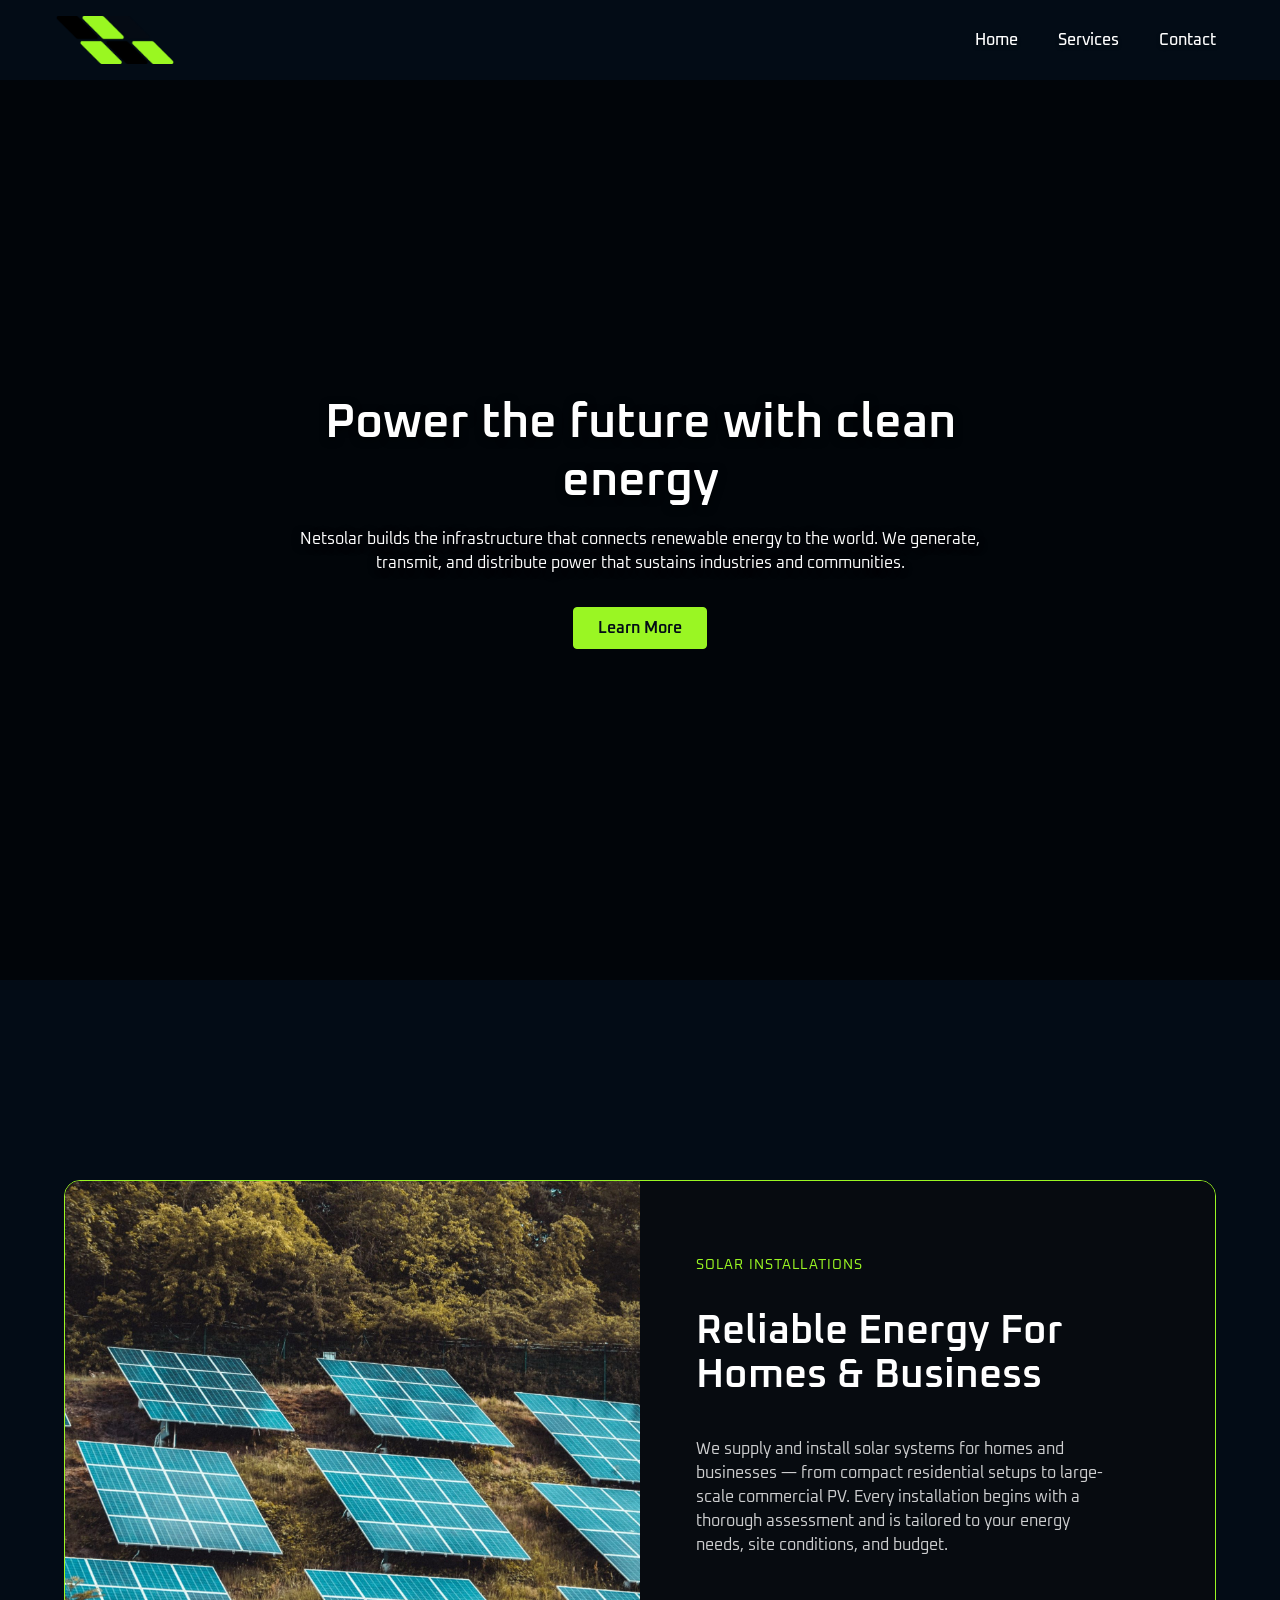
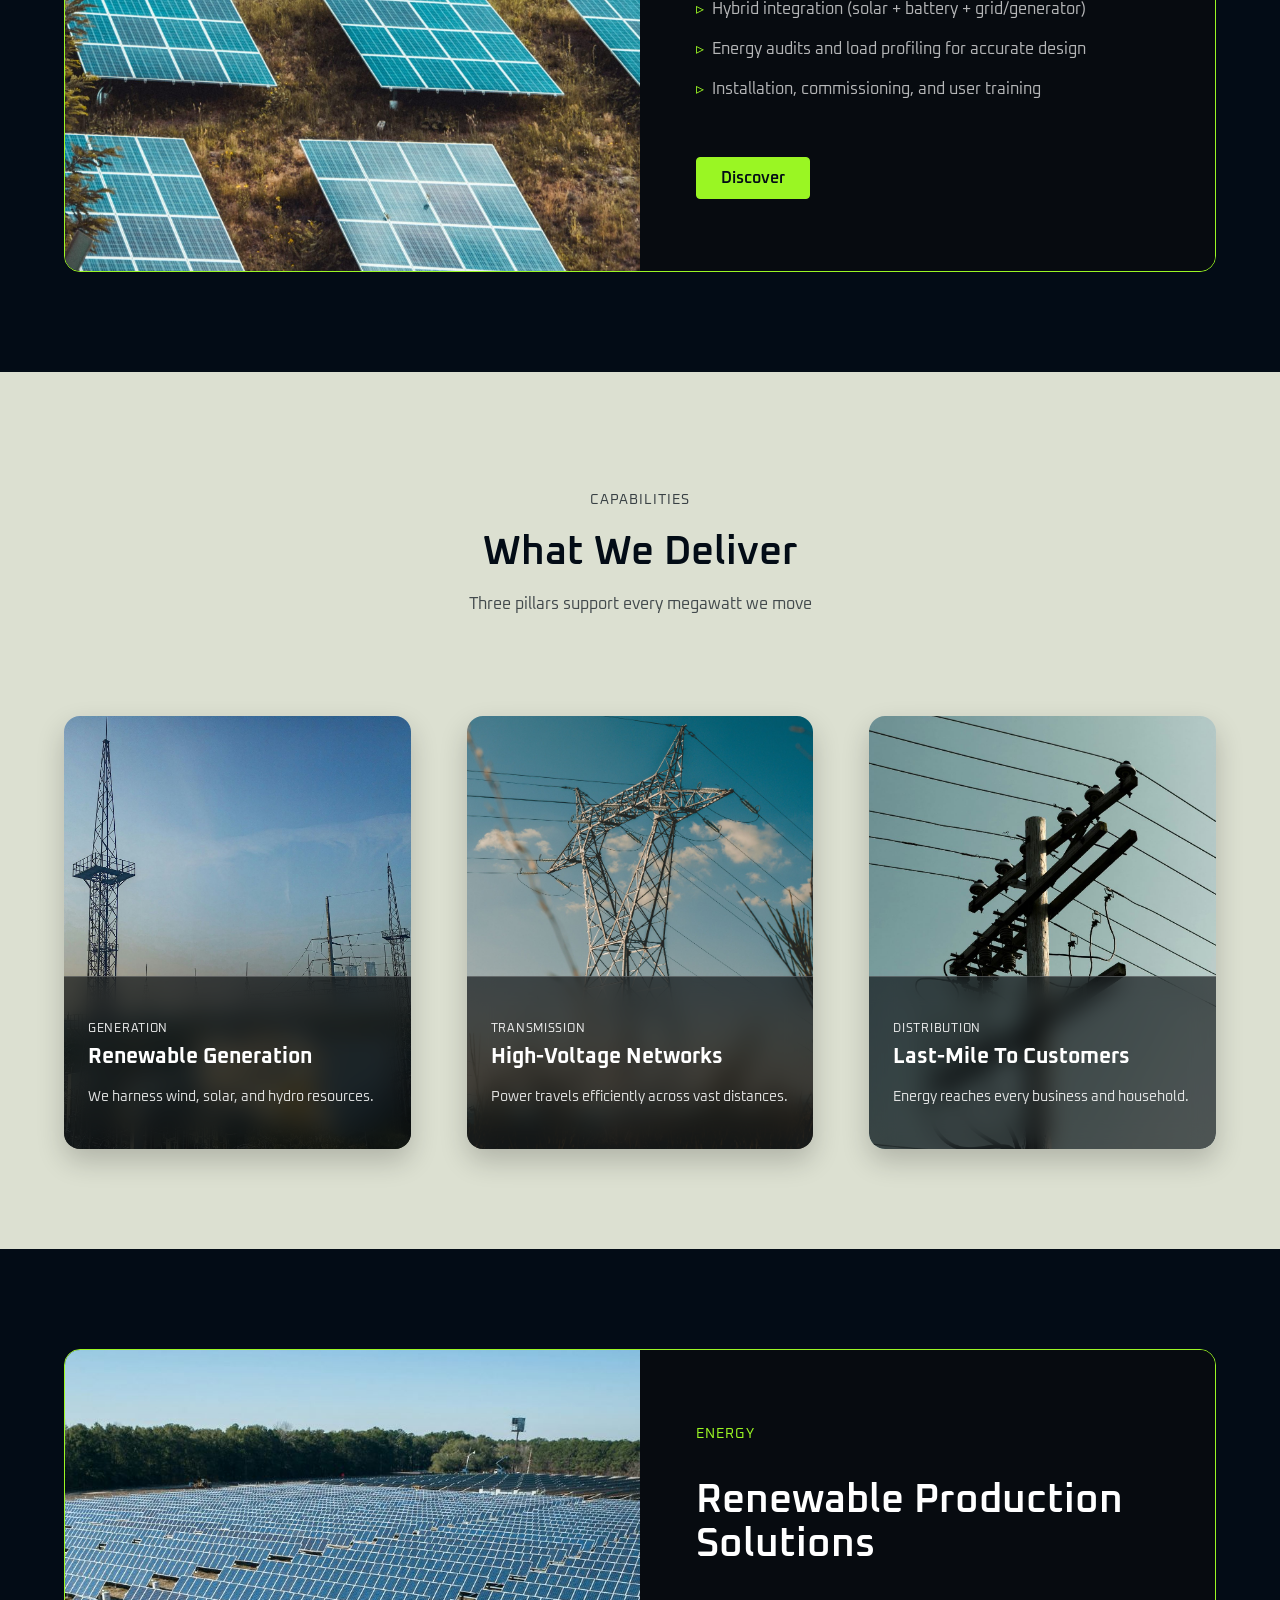
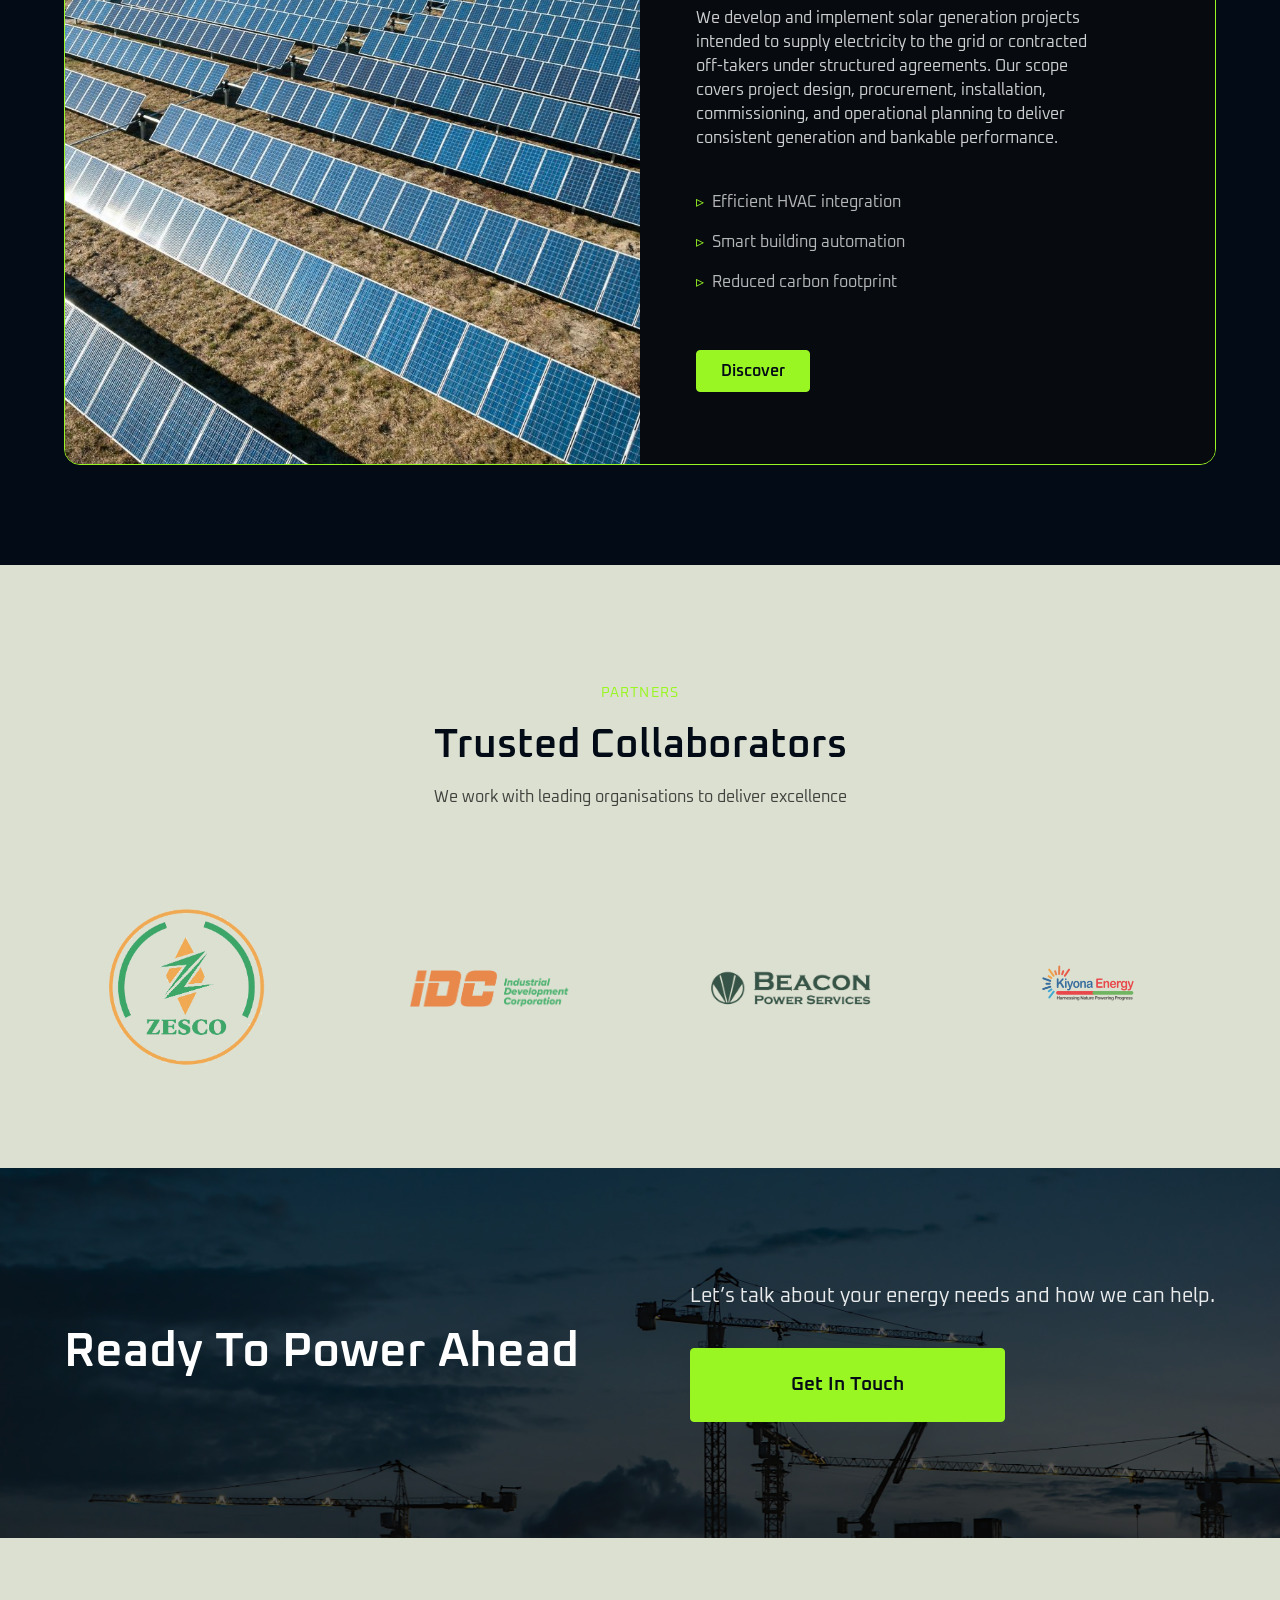
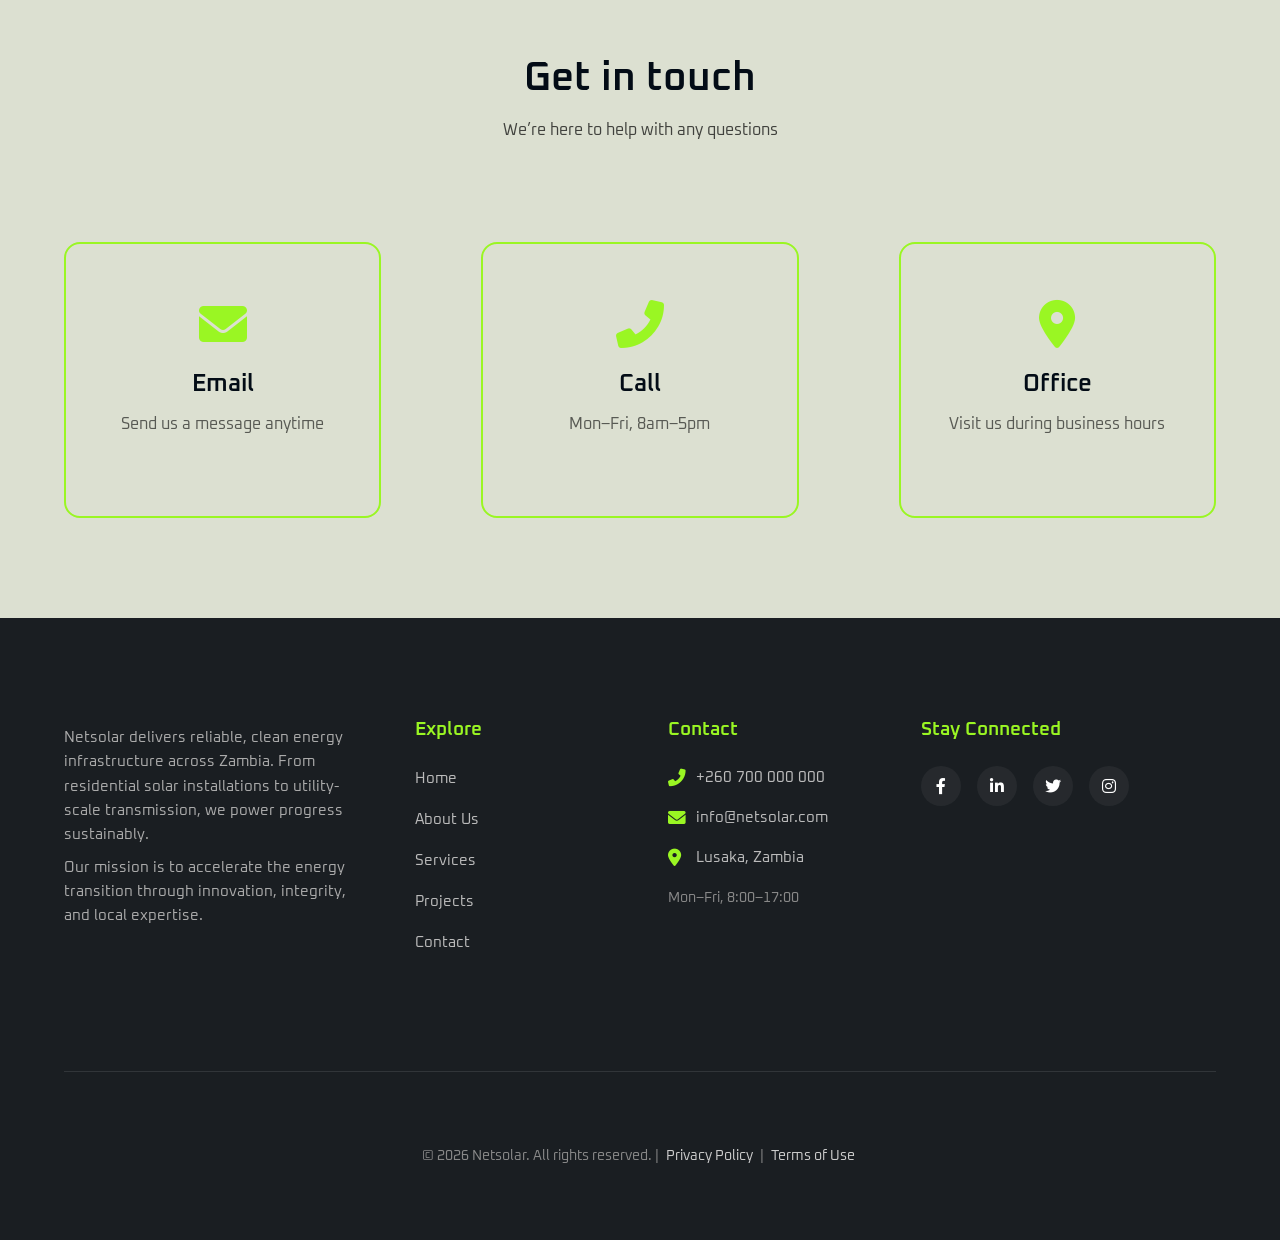
==== commit 4e91890d: "Added logo and other changes" ====
--- a/Vanilla/Index.html
+++ b/Vanilla/Index.html
@@ -81,7 +81,7 @@
                         <img src="images/Capabalilties1.jpg" alt="Wind turbines at dawn">
                         <div class="cap-overlay">
                             <p class="cap-tag">Generation</p>
-                            <h3>Renewable Generation At Scale</h3>
+                            <h3>Renewable Generation</h3>
                             <p class="cap-desc">We harness wind, solar, and hydro resources.</p>
                         </div>
                     </article>
@@ -132,10 +132,10 @@
                 <h2 class="section-title">Trusted Collaborators</h2>
                 <p class="section-sub">We work with leading organisations to deliver excellence</p>
                 <div class="partner-logos">
-                    <img src="images/partner1.png" alt="Partner logo 1" class="partner-logo">
-                    <img src="images/partner2.png" alt="Partner logo 2" class="partner-logo">
-                    <img src="images/partner3.png" alt="Partner logo 3" class="partner-logo">
-                    <img src="images/partner4.png" alt="Partner logo 4" class="partner-logo">
+                    <img src="images/new_logo_v2.png" alt="Partner logo 1" class="partner-logo">
+                    <img src="images/logo_w.png" alt="Partner logo 2" class="partner-logo">
+                    <img src="images/logo_dark.png" alt="Partner logo 3" class="partner-logo">
+                    <img src="images/Kiyona-Logo-scaled.png" alt="Partner logo 4" class="partner-logo">
                 </div>
             </div>
         </section>
--- a/Vanilla/css/styles.css
+++ b/Vanilla/css/styles.css
@@ -208,12 +208,10 @@
 /* HERO */
 .hero {
     position: relative;
-    width: 90%;
-    max-width: 1400px;
-    margin: 0 auto var(--spacing7);
-    border-radius: 2rem;
+    width: 100%;
+    margin: 0 auto var(--spacing6);
     overflow: hidden;
-    min-height: 80vh;
+    min-height: 100vh;
     display: flex;
     align-items: center;
     justify-content: center;
@@ -483,7 +481,6 @@
 .partner-logo {
     max-width: 160px;
     height: auto;
-    filter: grayscale(1) contrast(0.9);
     opacity: 0.8;
     transition: all 0.3s ease;
 }
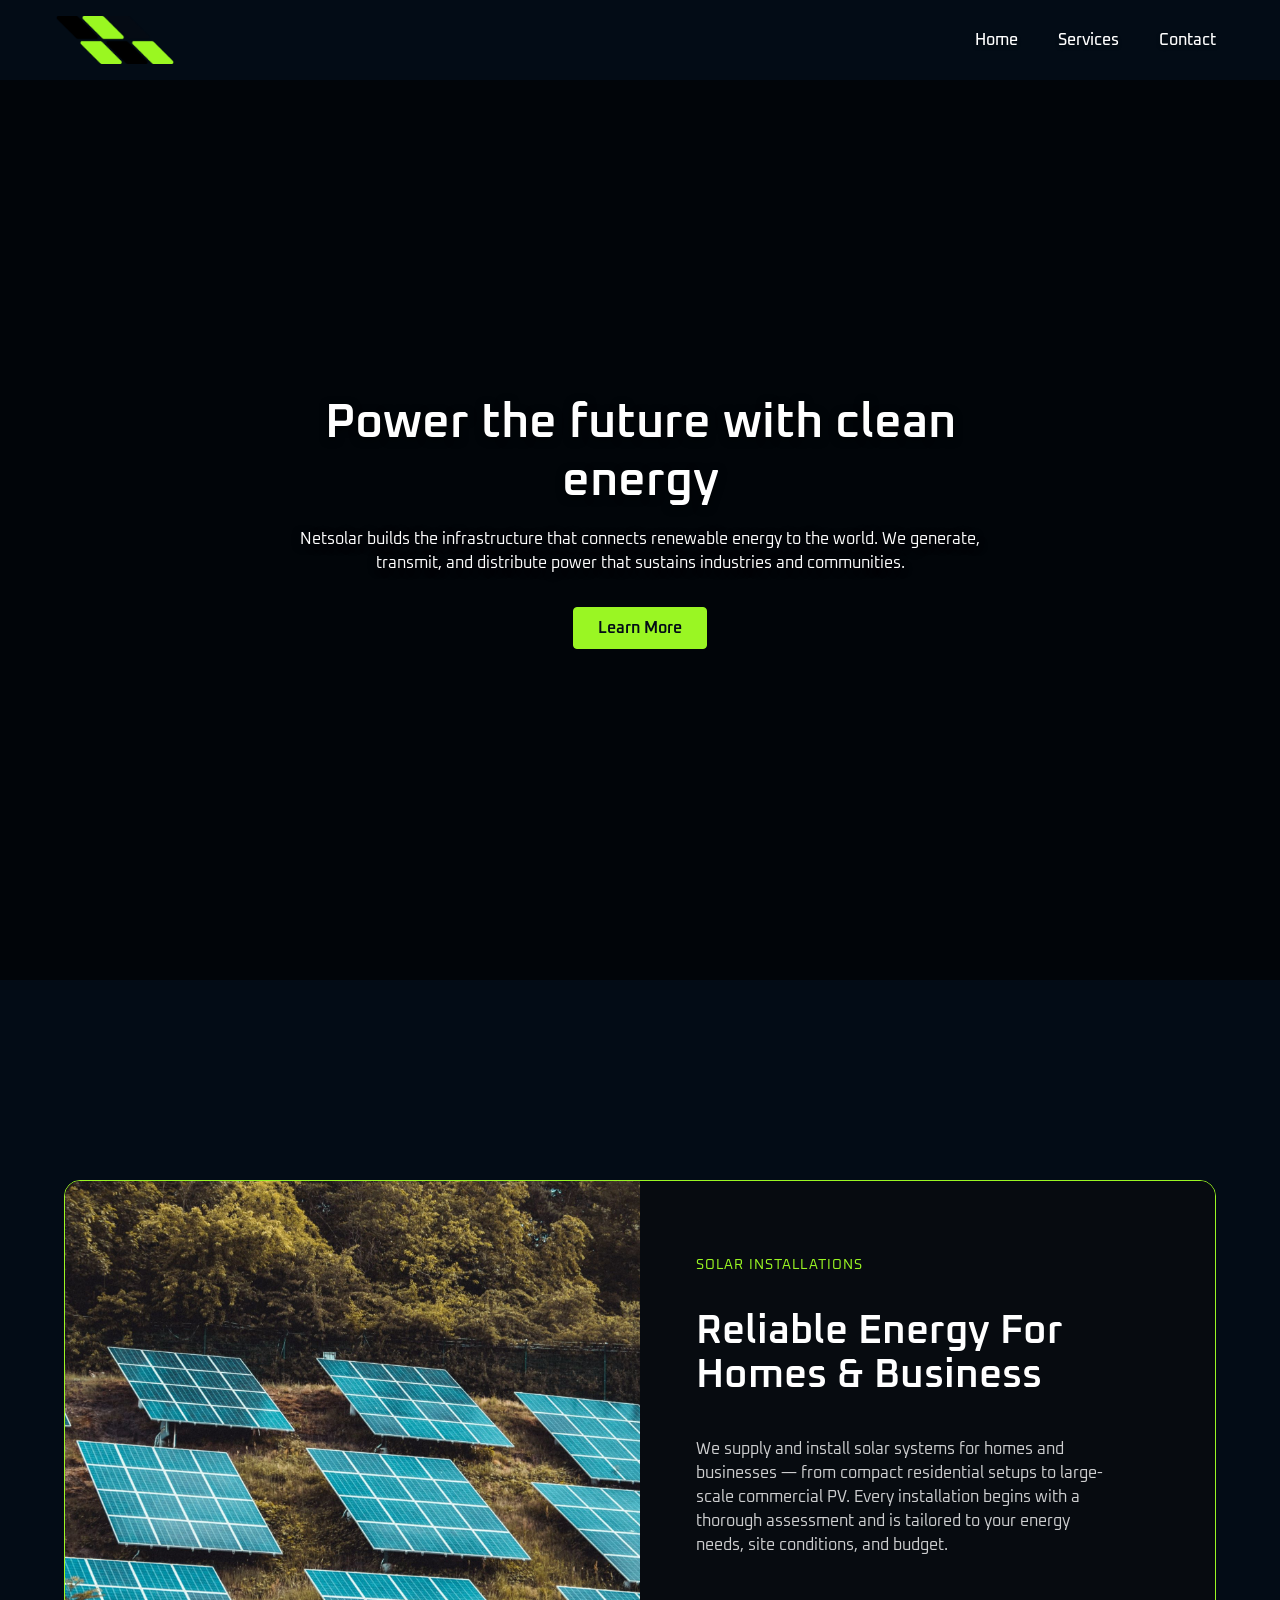
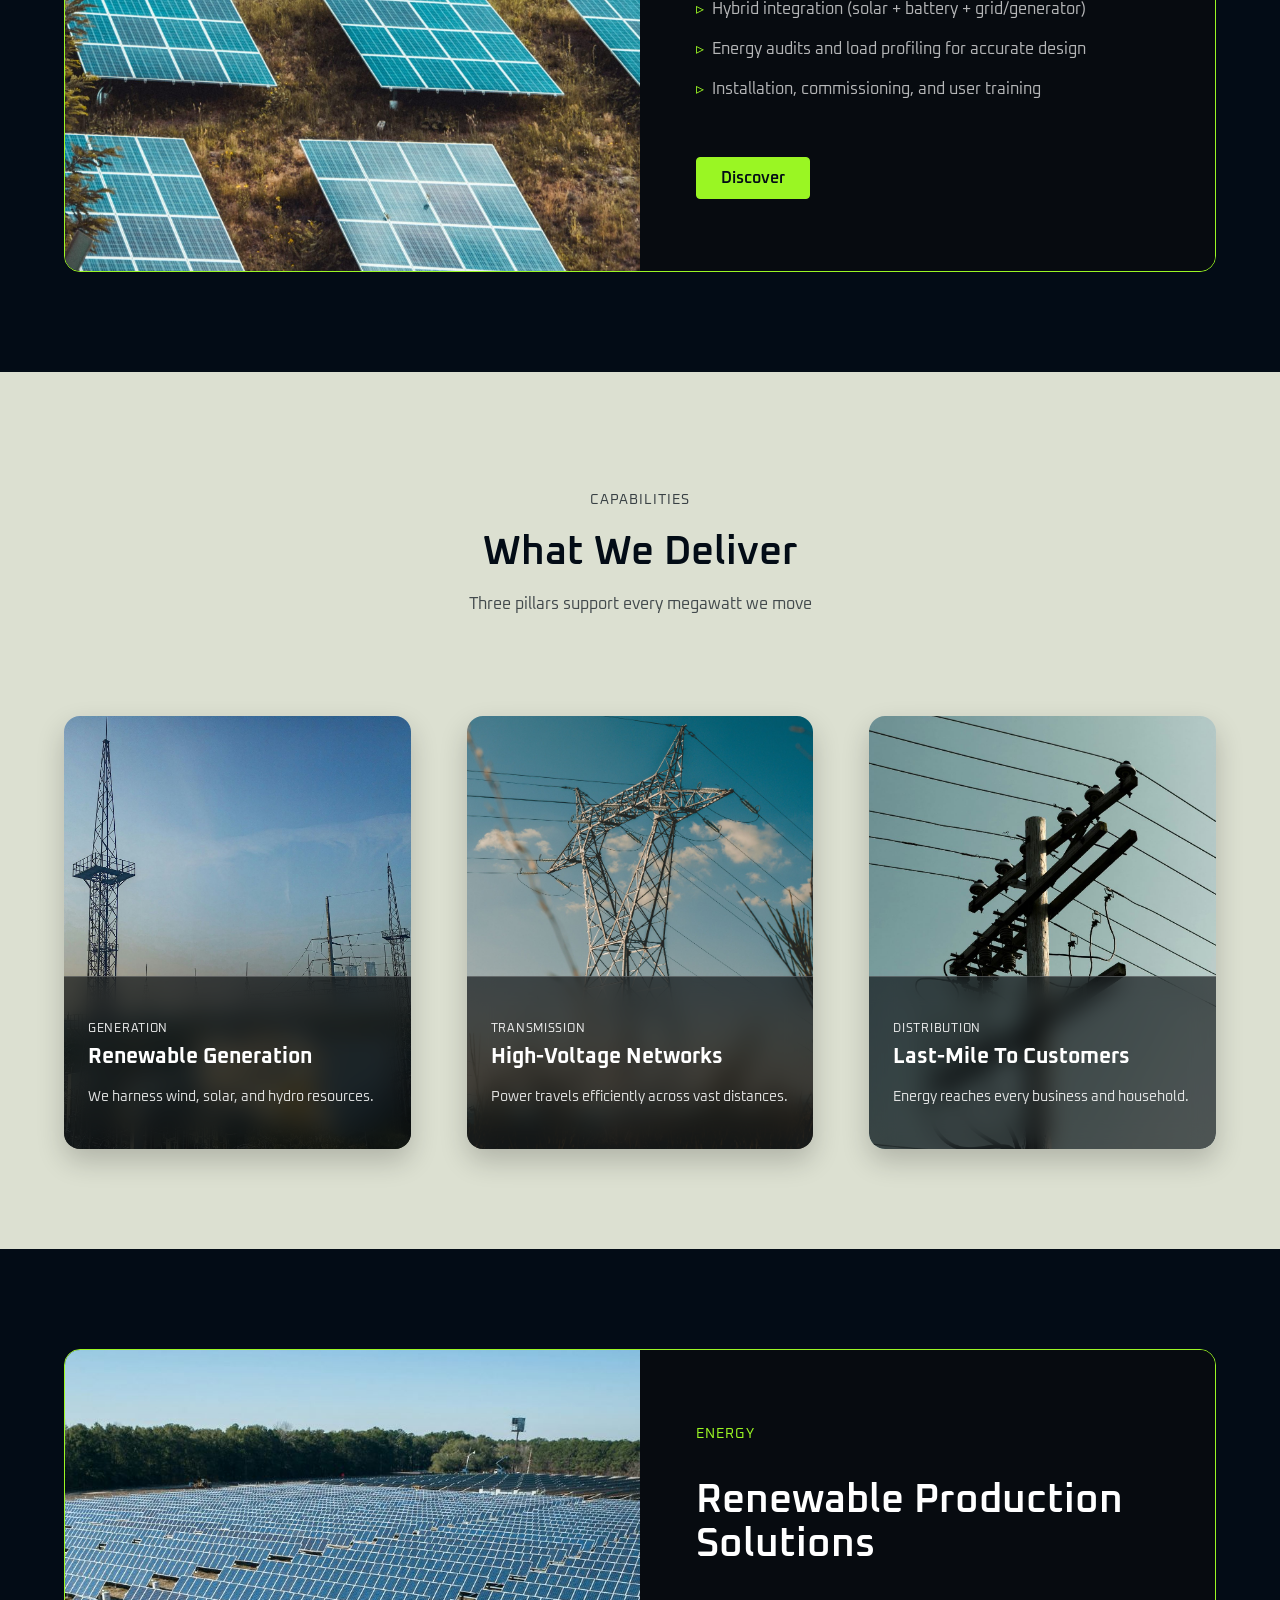
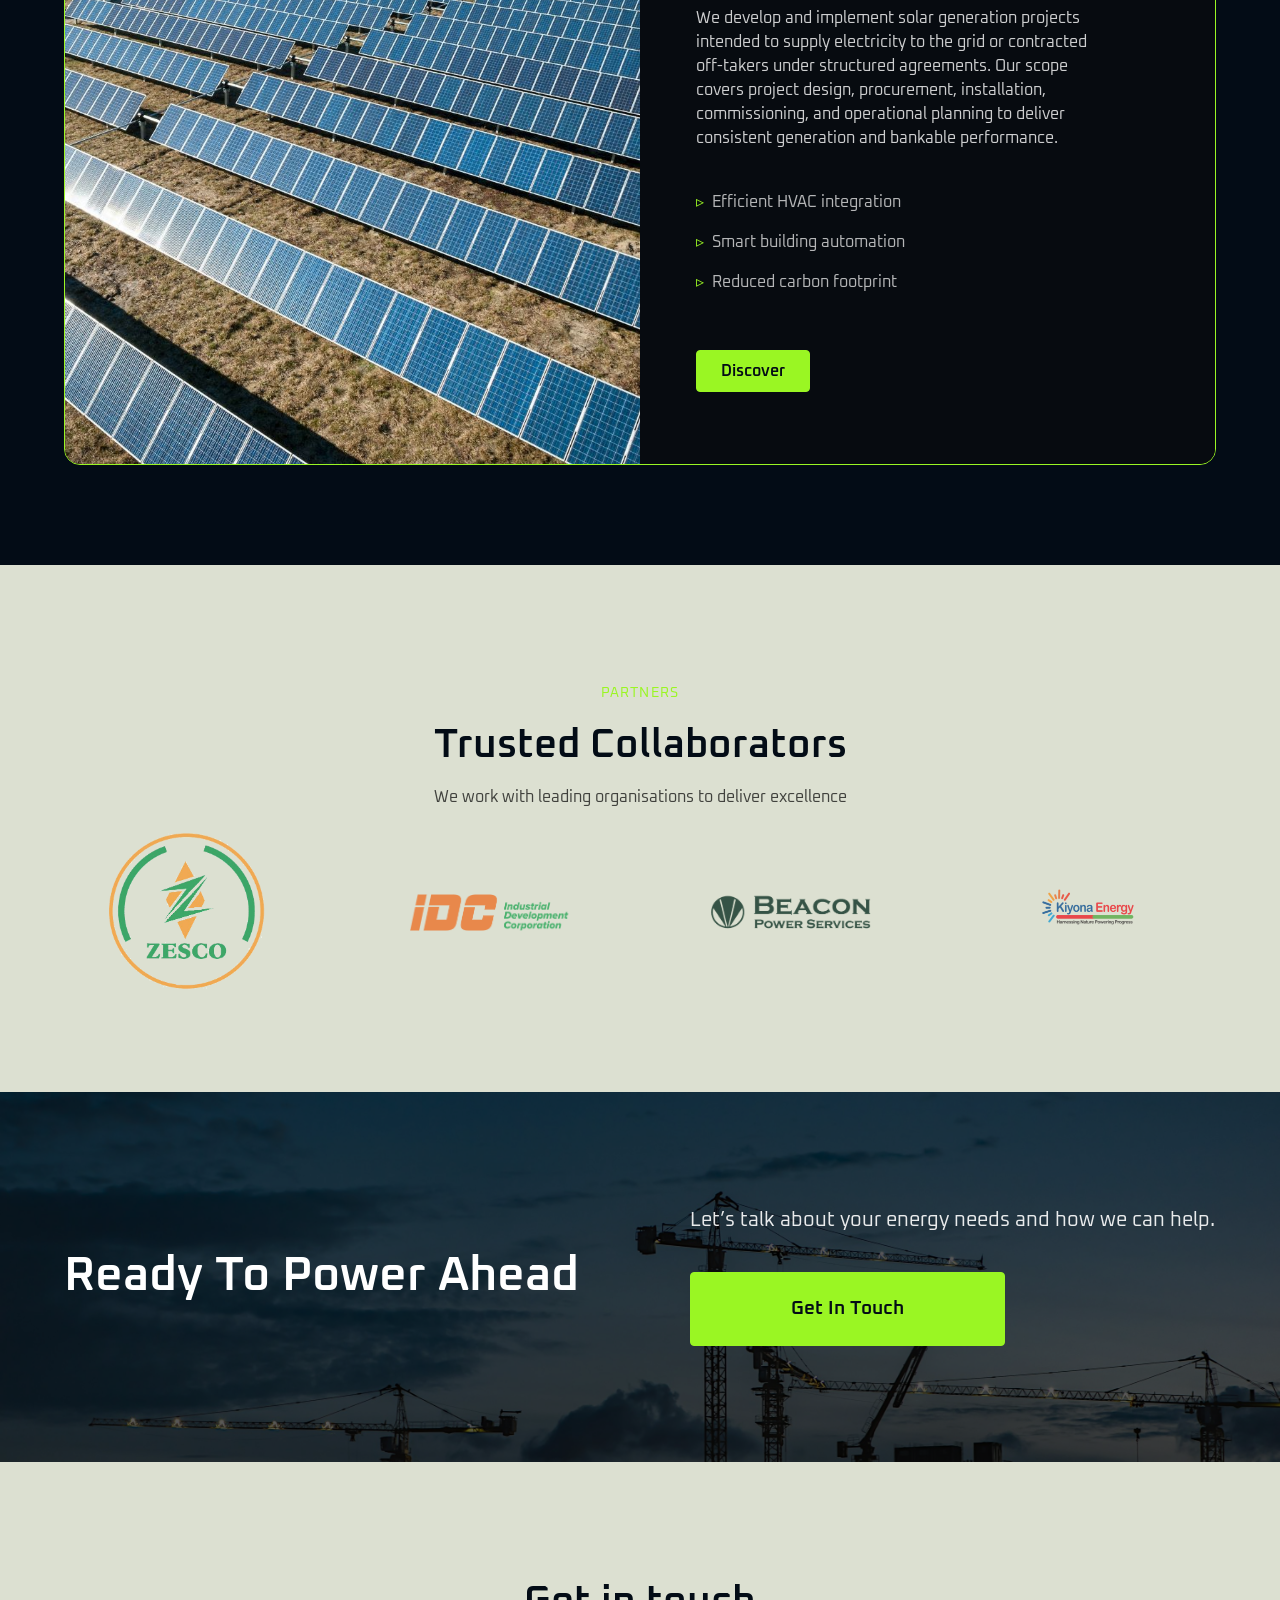
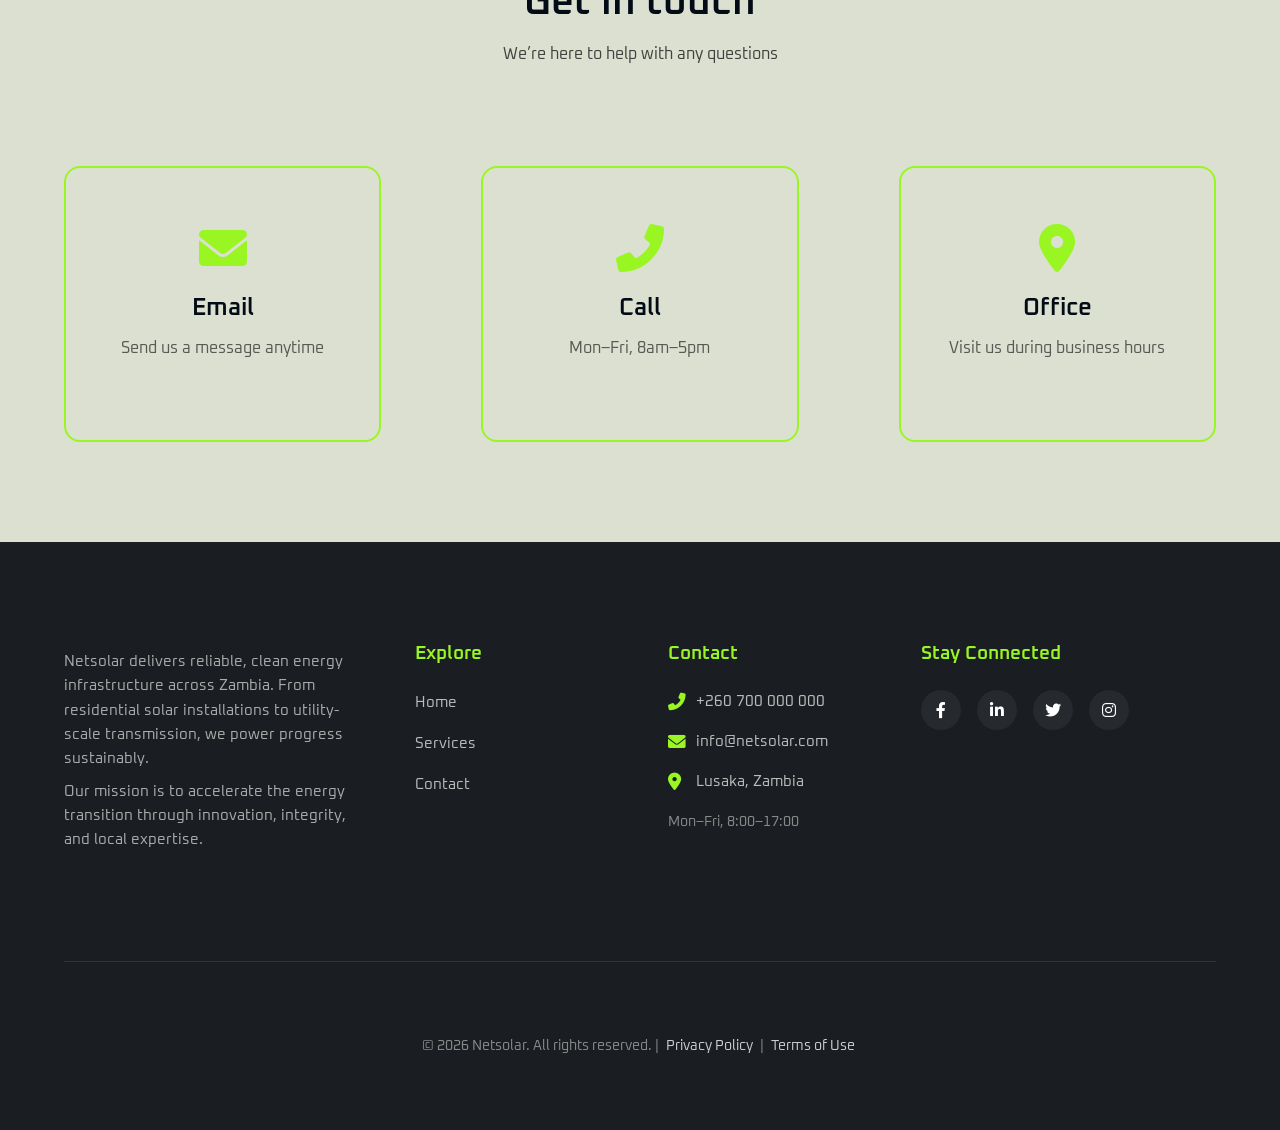
==== commit 1c87b069: "Removal of css and footer edit" ====
--- a/Vanilla/Index.html
+++ b/Vanilla/Index.html
@@ -195,9 +195,7 @@
                     <h4>Explore</h4>
                     <ul>
                         <li><a href="#">Home</a></li>
-                        <li><a href="#">About Us</a></li>
                         <li><a href="#">Services</a></li>
-                        <li><a href="#">Projects</a></li>
                         <li><a href="#">Contact</a></li>
                     </ul>
                 </div>
--- a/Vanilla/css/styles.css
+++ b/Vanilla/css/styles.css
@@ -469,7 +469,7 @@
 }
 .section-sub {
     opacity: 0.7;
-    margin-bottom: var(--spacing6);
+    margin-bottom: var(--spacing4);
 }
 .partner-logos {
     display: flex;
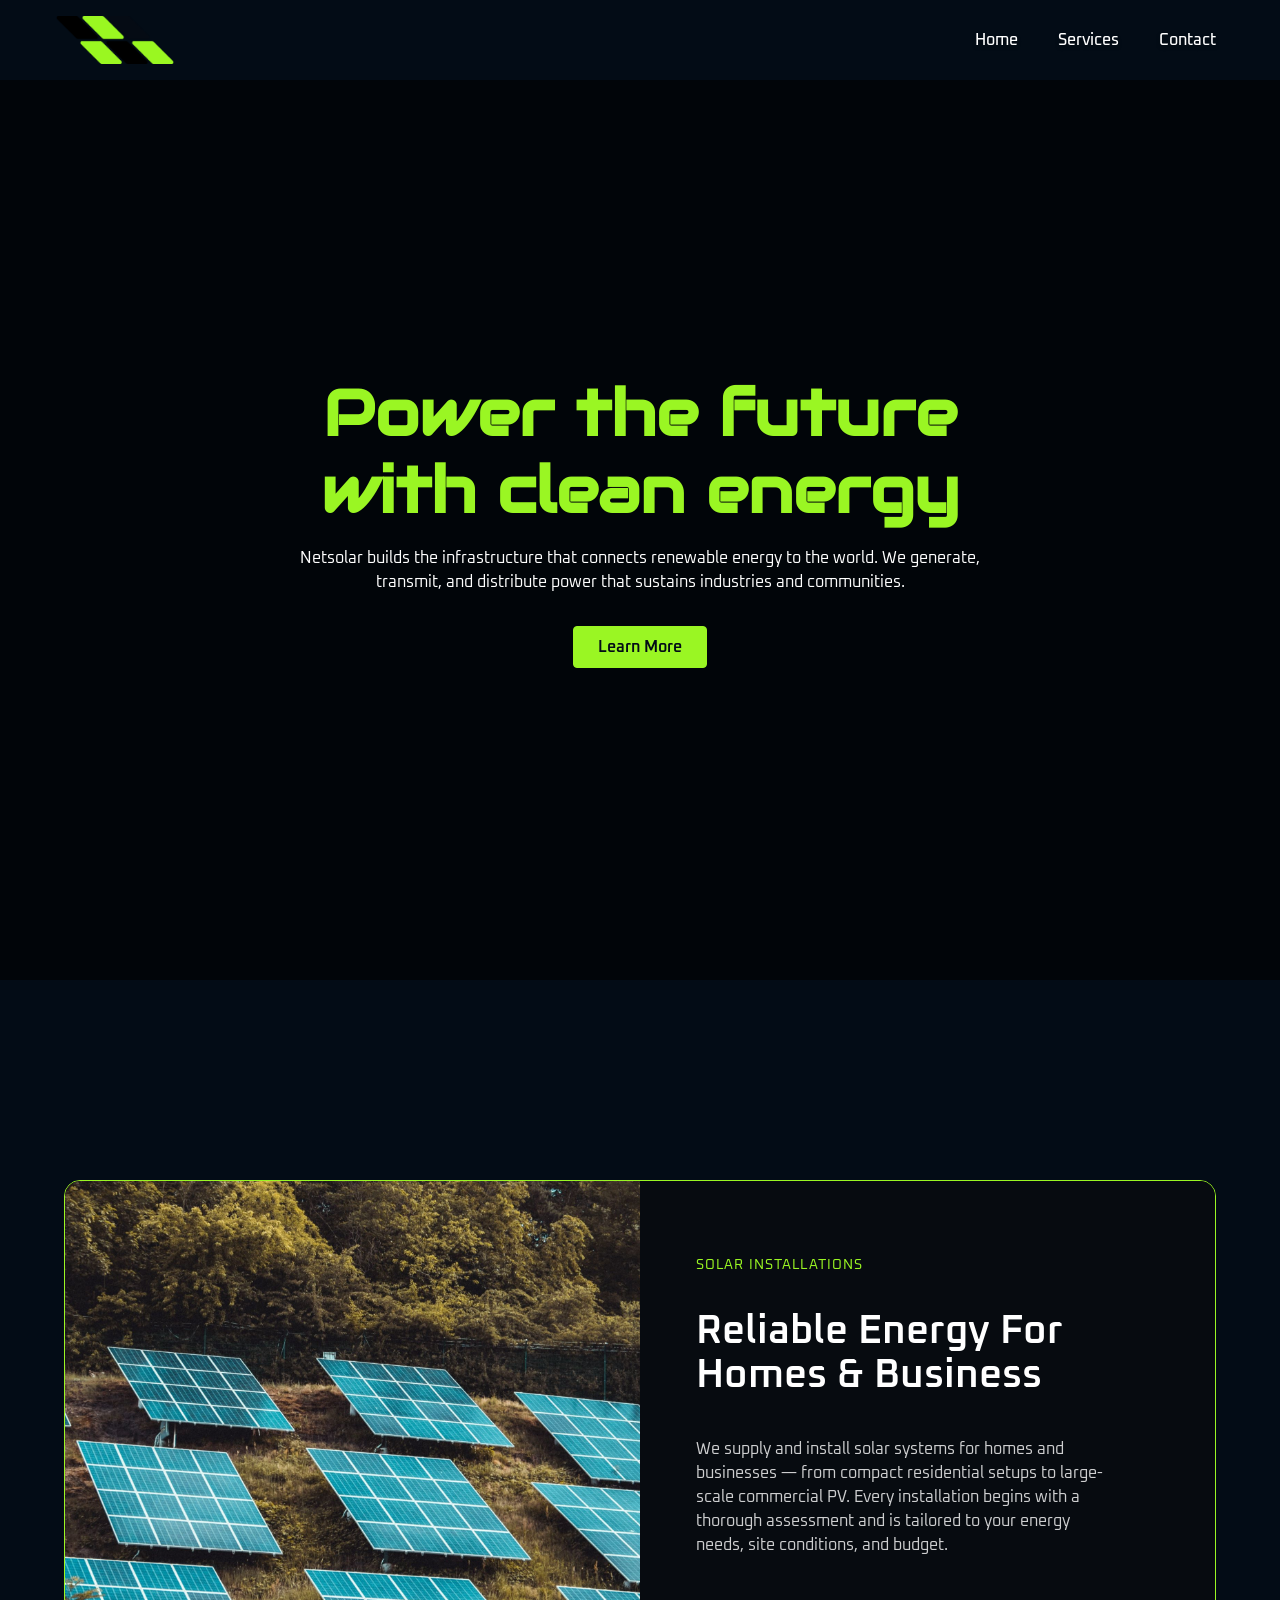
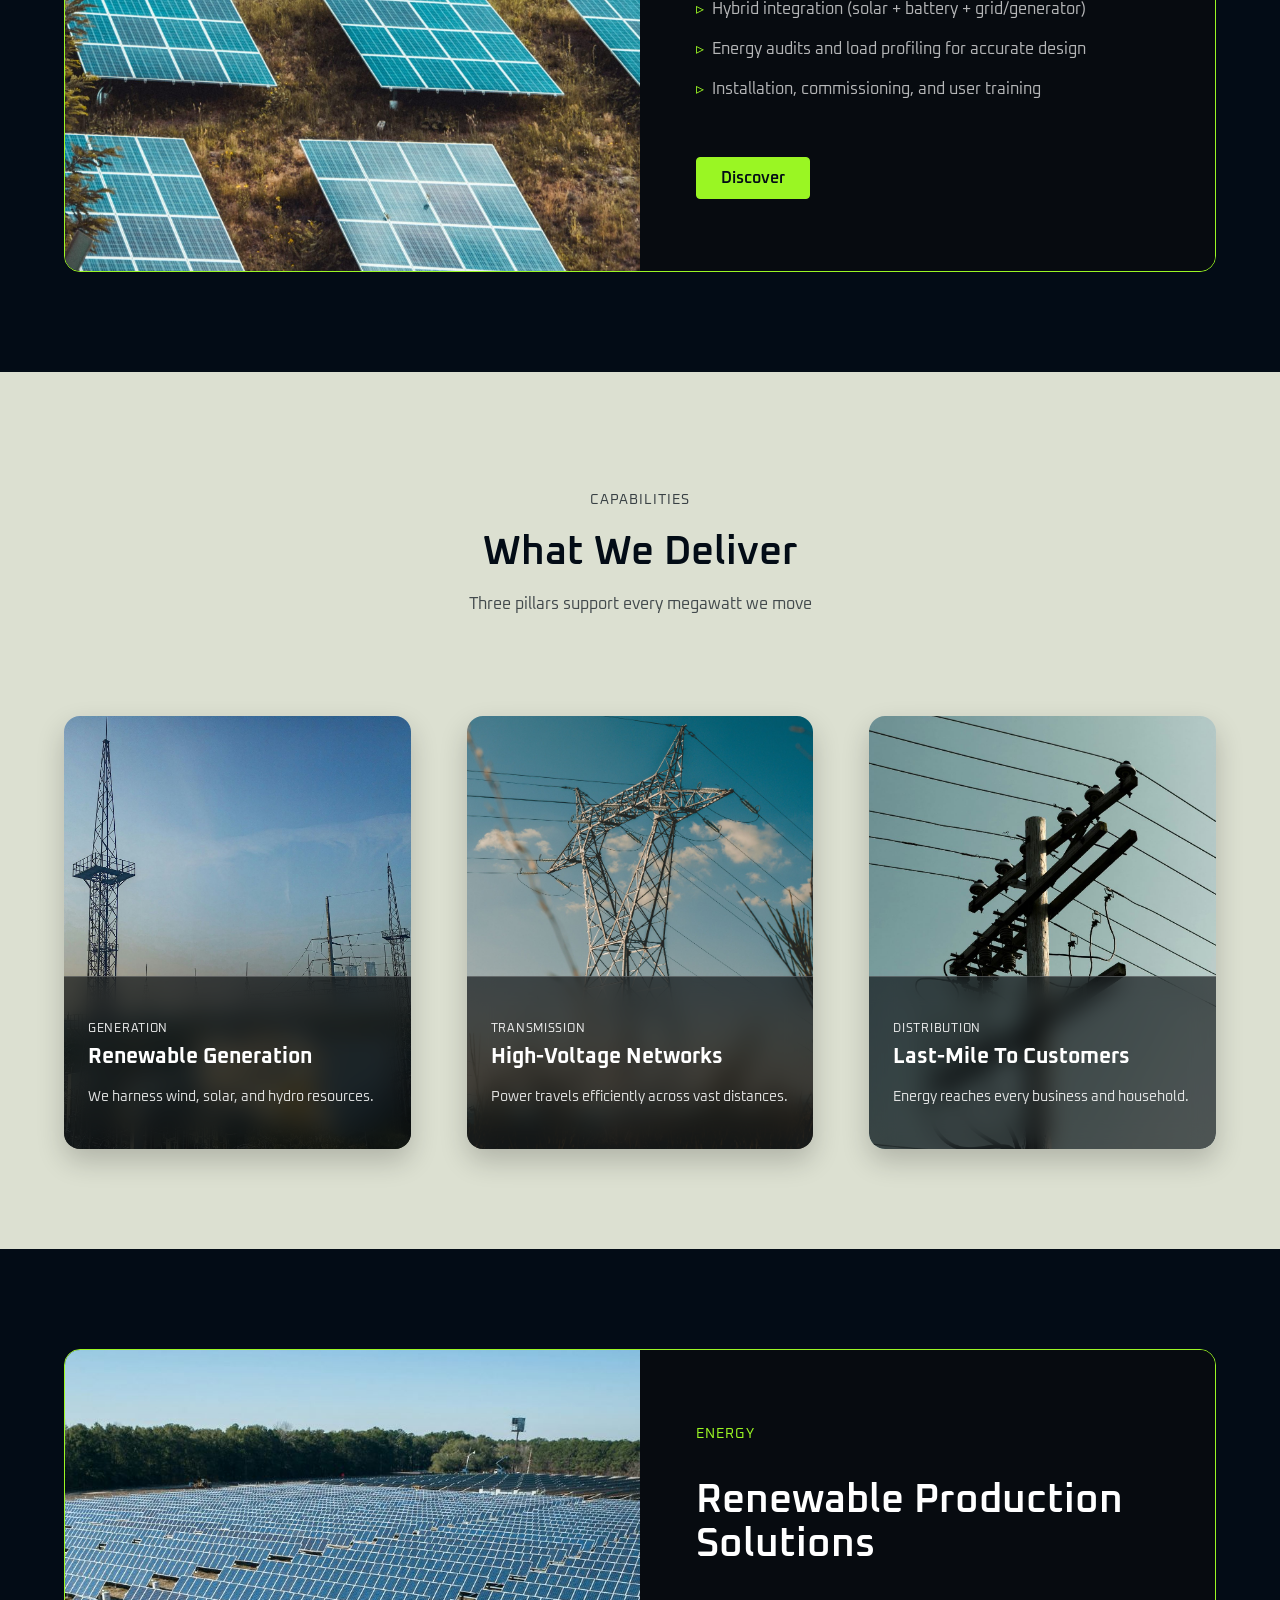
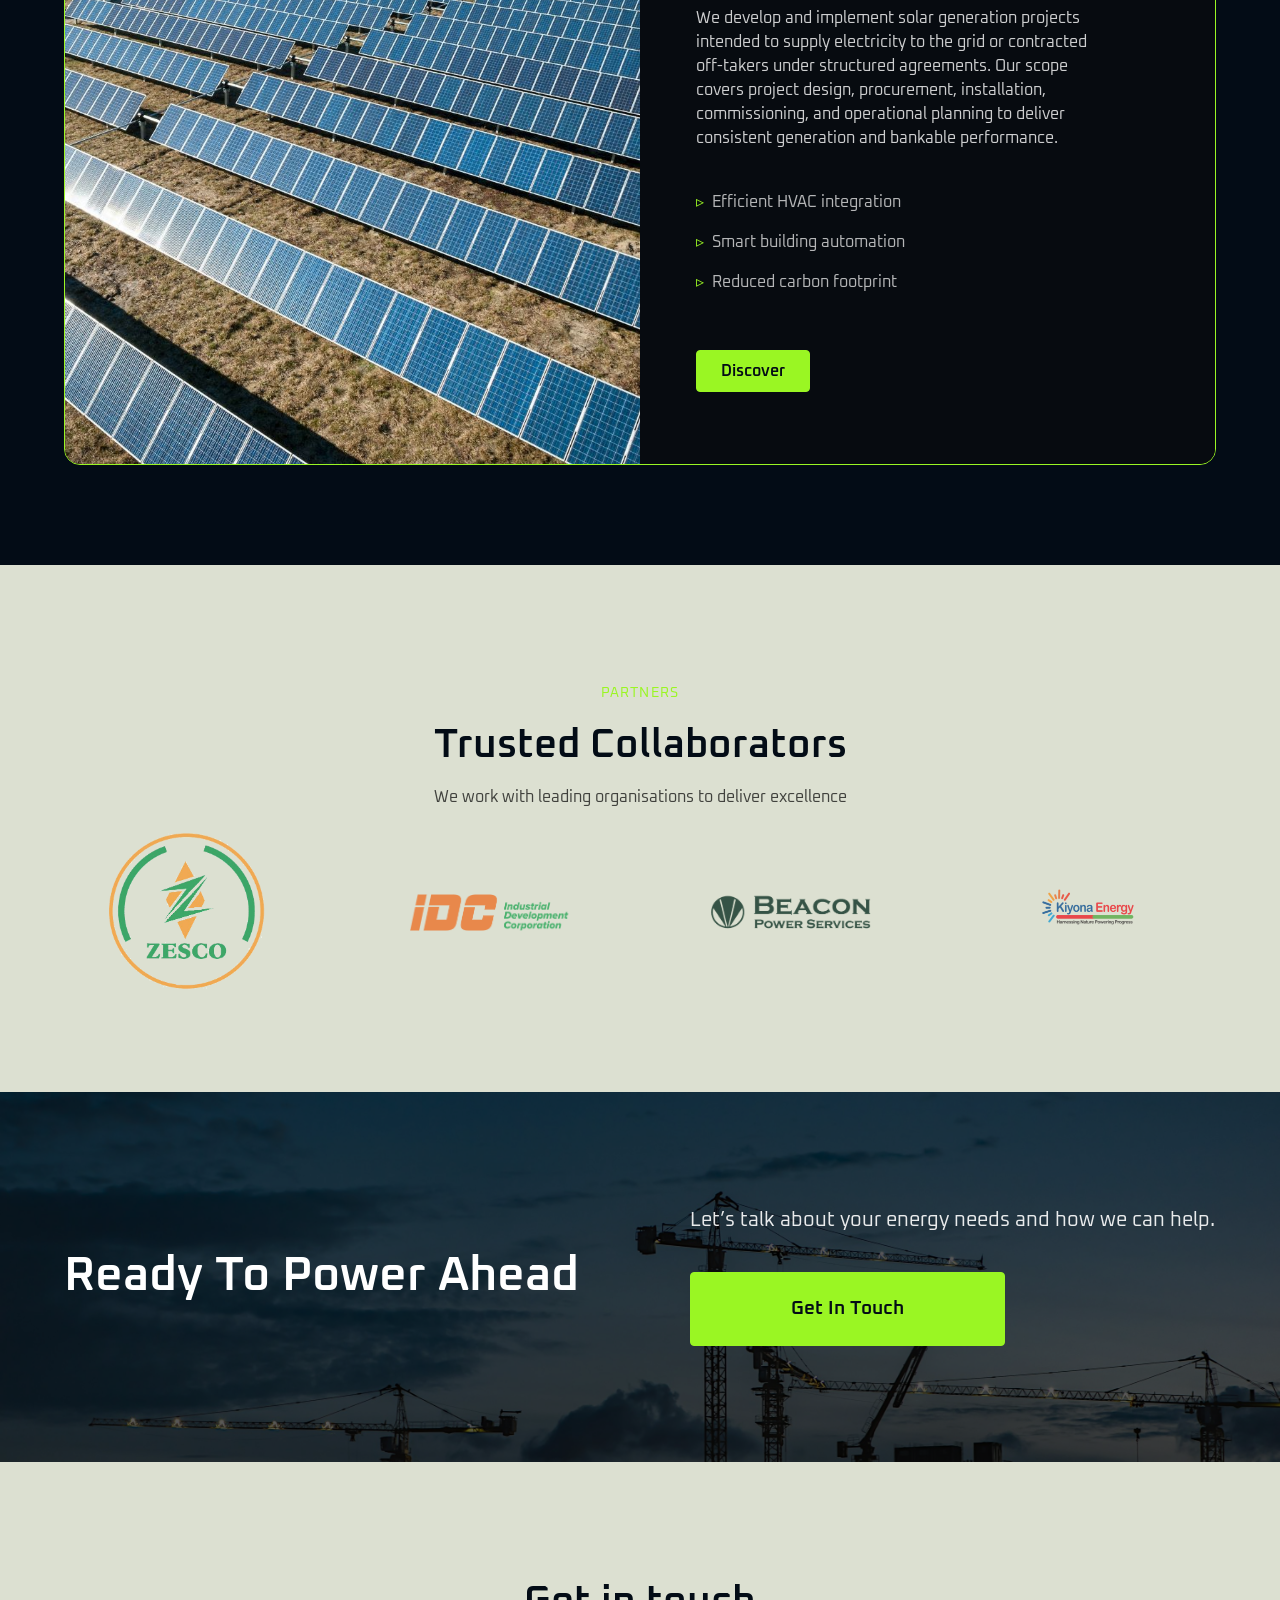
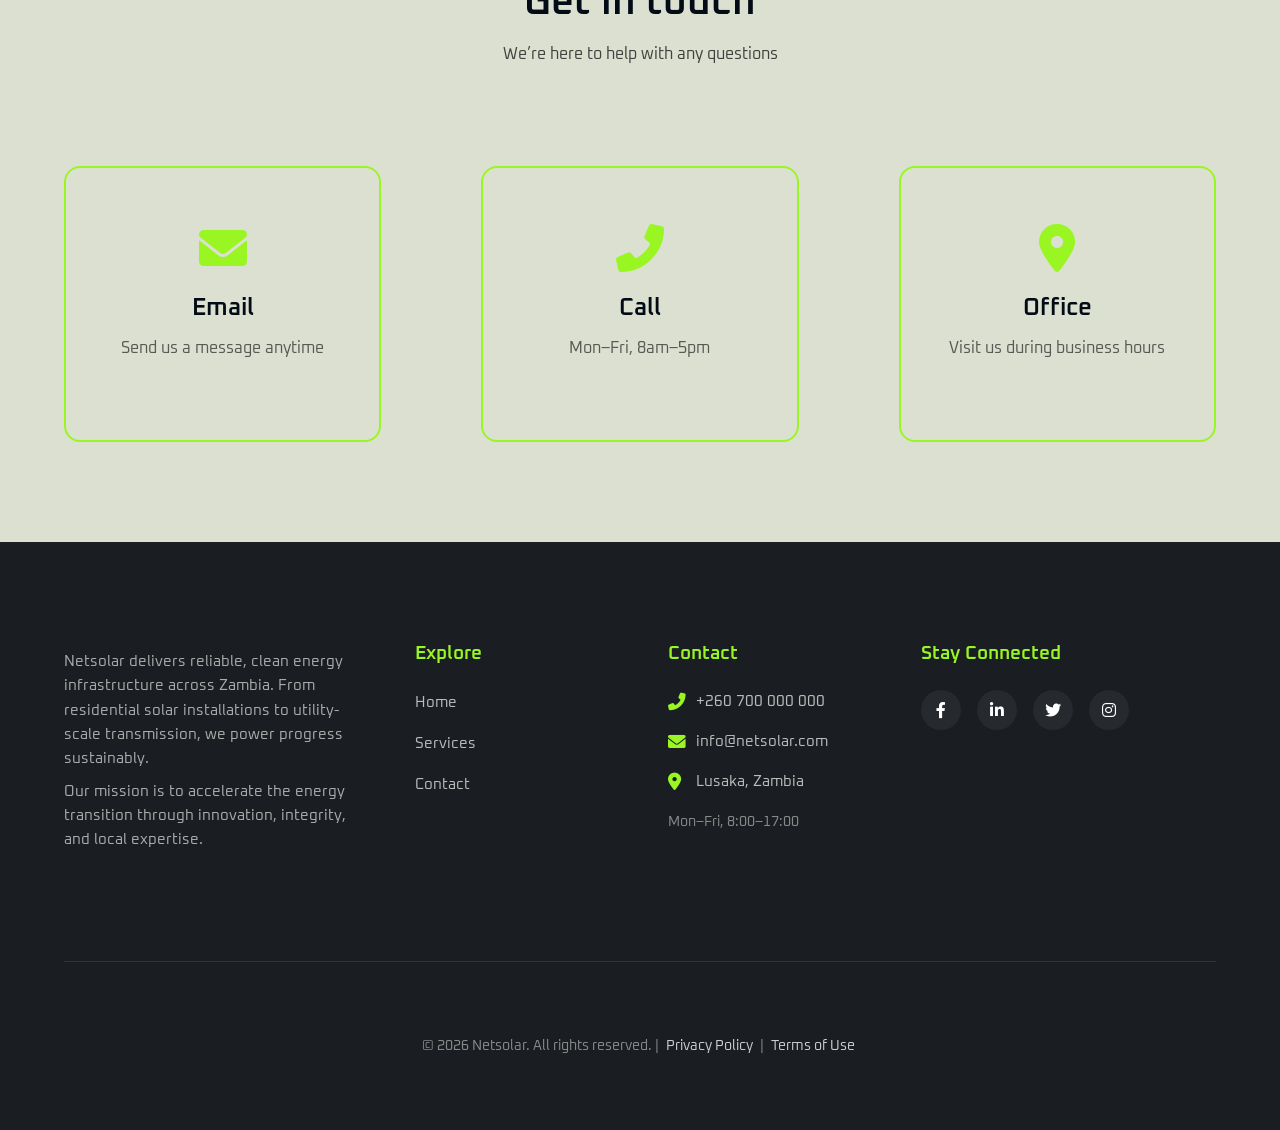
==== commit 82c801d7: "Hero" ====
--- a/Vanilla/Index.html
+++ b/Vanilla/Index.html
@@ -8,6 +8,7 @@
     <link rel="preconnect" href="https://fonts.googleapis.com">
     <link rel="preconnect" href="https://fonts.gstatic.com" crossorigin>
     <link href="https://fonts.googleapis.com/css2?family=Oxanium:wght@400;600;700&display=swap" rel="stylesheet">
+    <link href="https://fonts.googleapis.com/css2?family=Audiowide&display=swap" rel="stylesheet">
     <link rel="stylesheet" href="https://cdnjs.cloudflare.com/ajax/libs/font-awesome/6.0.0-beta3/css/all.min.css">
     <link rel="stylesheet" href="css/styles.css">
 </head>
--- a/Vanilla/css/styles.css
+++ b/Vanilla/css/styles.css
@@ -12,9 +12,10 @@
     --white-main: hsl(0, 0%, 100%);
     --glass-tint: rgba(255, 255, 255, 0.08);
     --text-color: #000000;
+    --fh: "Audiowide", sans-serif;
     --ff: 'Oxanium', sans-serif;
     --p: 1rem/1.5rem var(--ff);
-    --h1: 600 3rem/1.2em var(--ff);
+    --h1: 600 4rem/1.2em var(--fh);
     --h2: 600 2rem/1.2em var(--ff);
     --spacing1: 4px;
     --spacing2: 8px;
@@ -253,10 +254,8 @@
     text-align: center;
 }
 
-.hero_content-wrapper h1,
-.hero_content-wrapper p {
-    color: #fff;
-    text-shadow: 0 2px 8px rgba(0,0,0,0.7);
+.hero_content-wrapper h1{
+    color: var(--green-main);
 }
 
 .hero .btn {
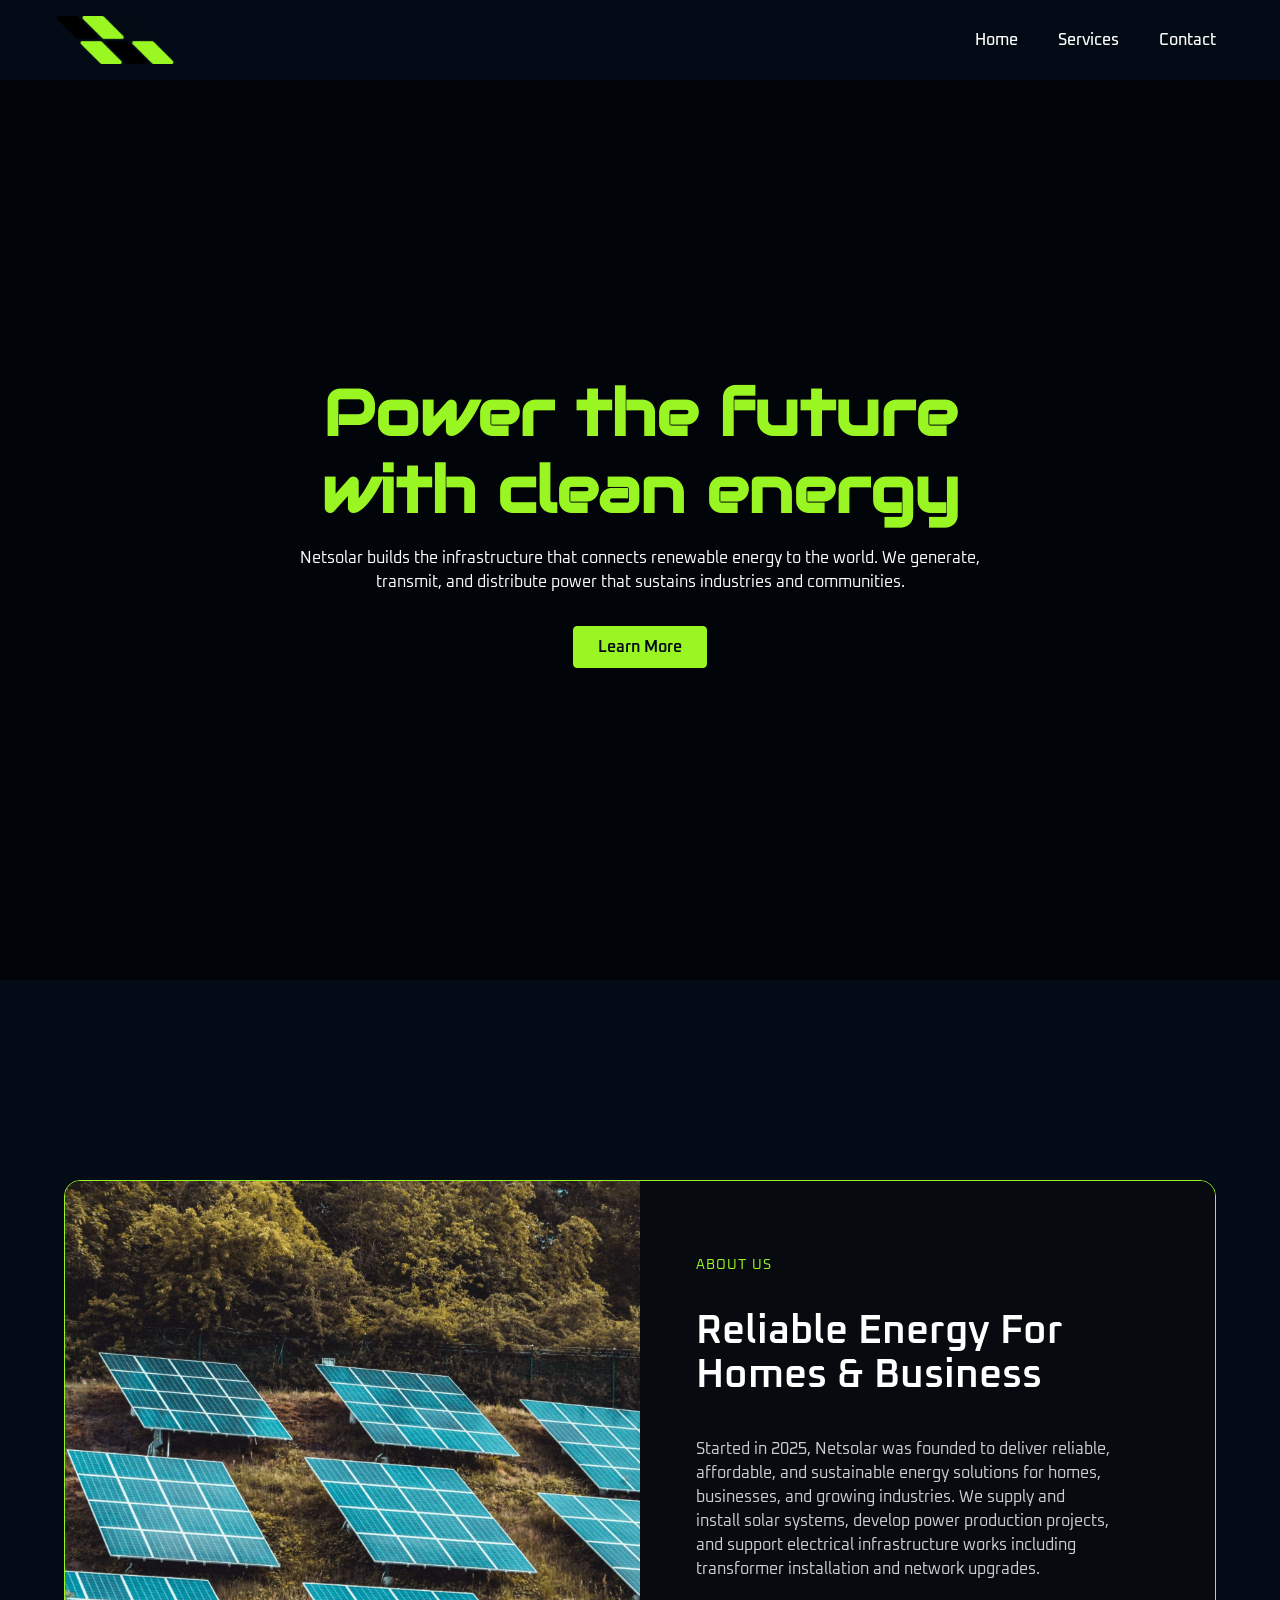
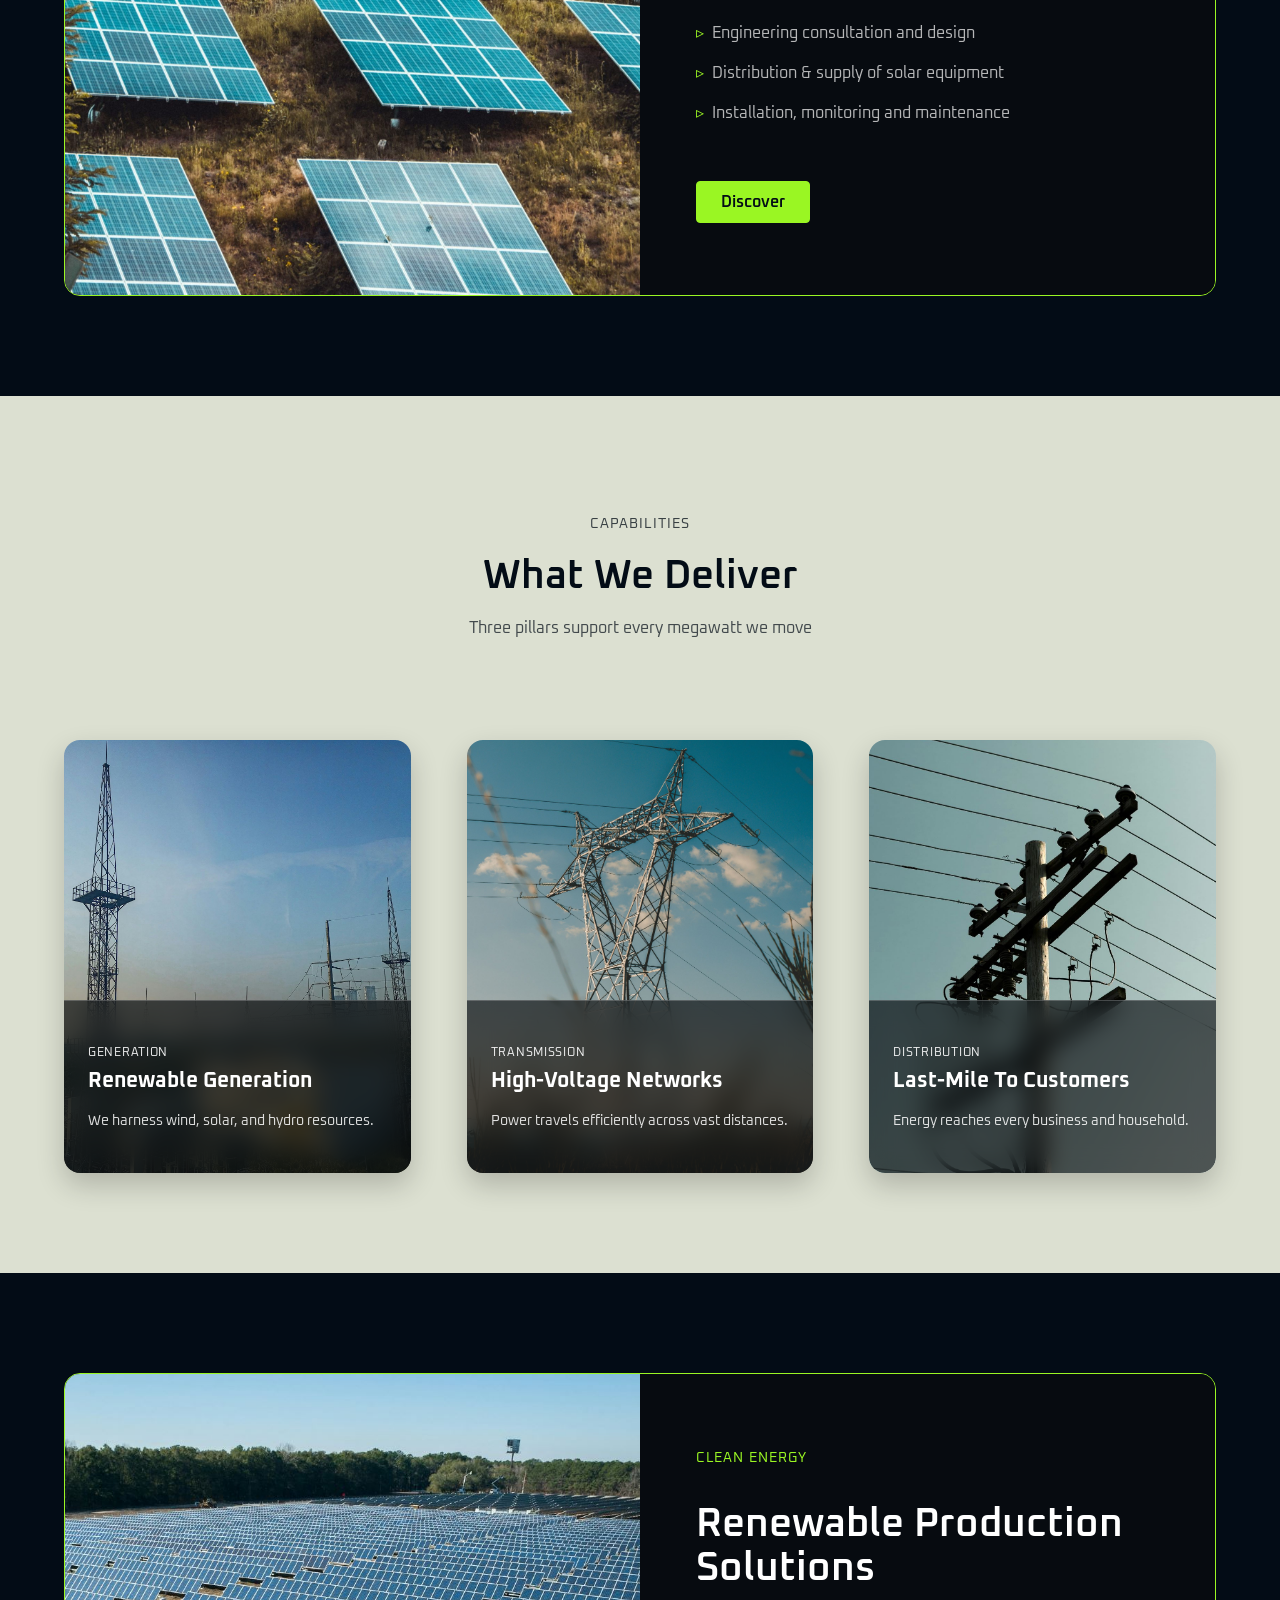
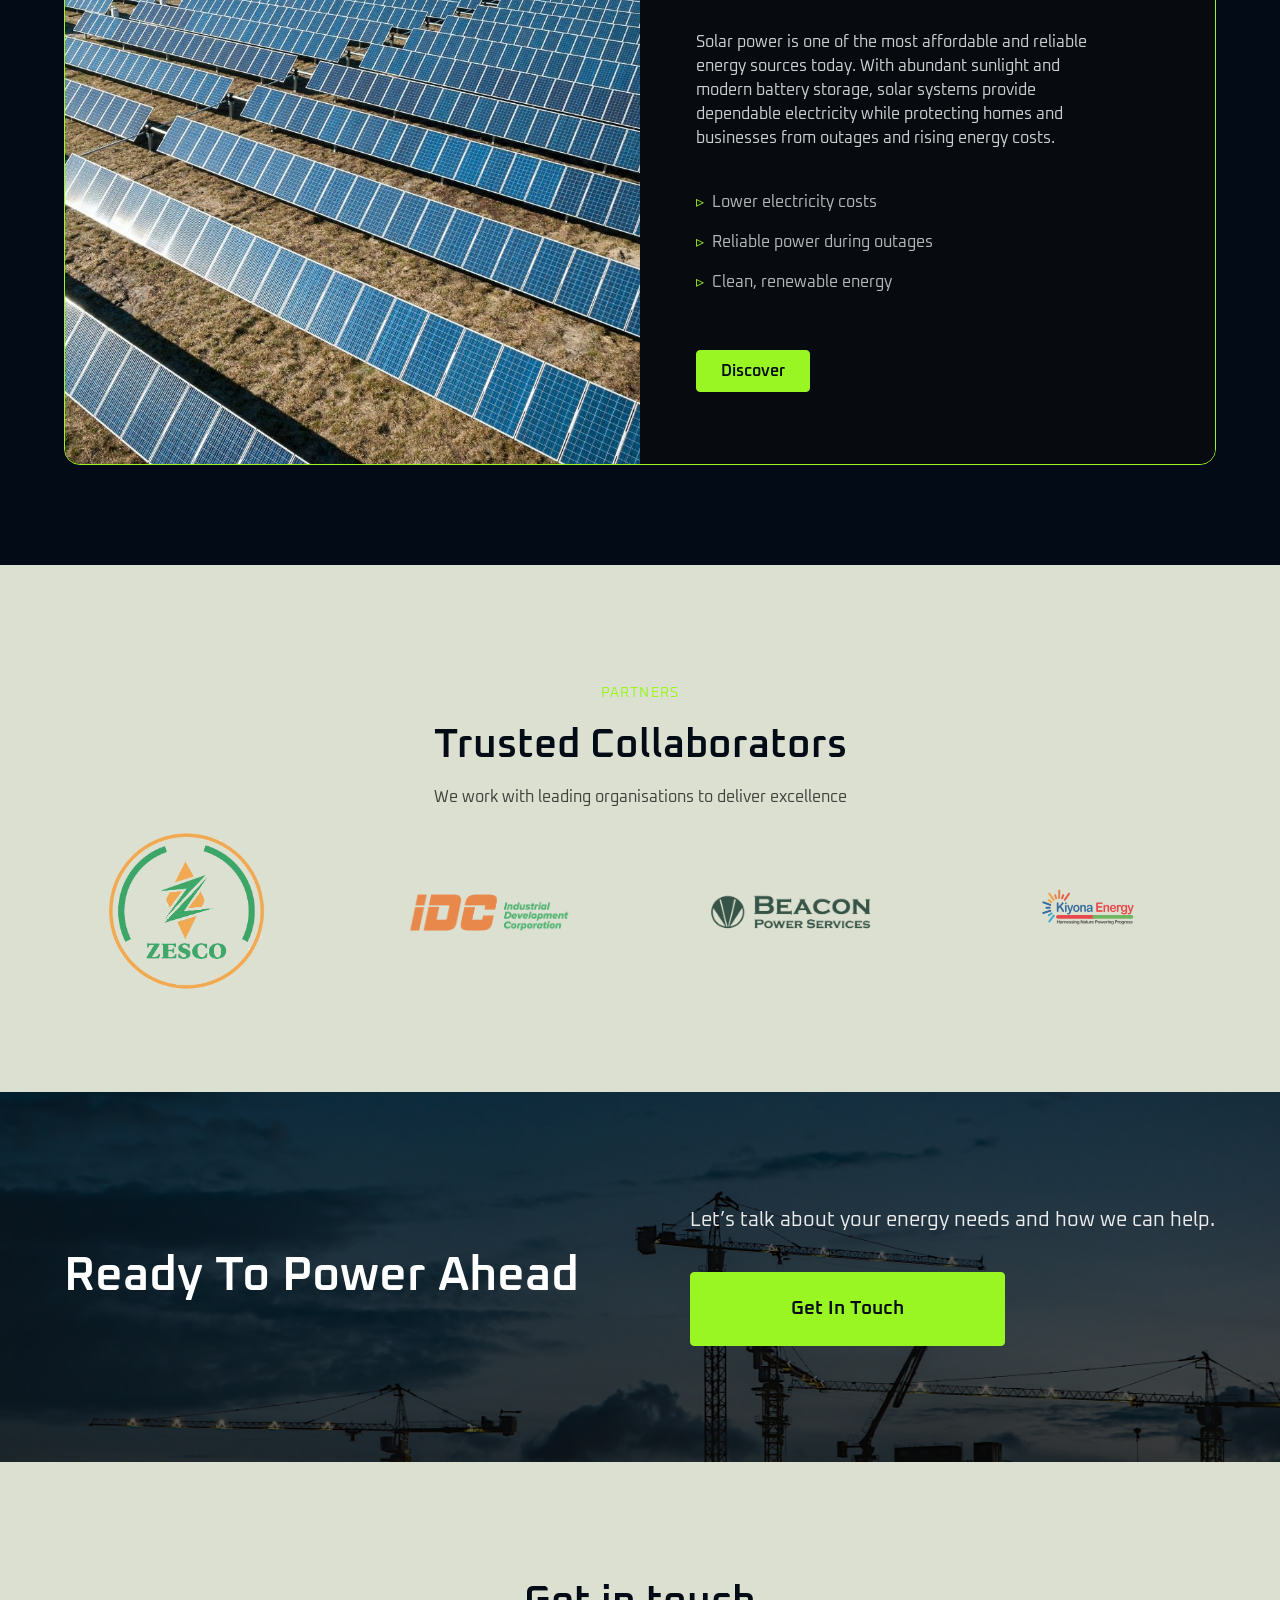
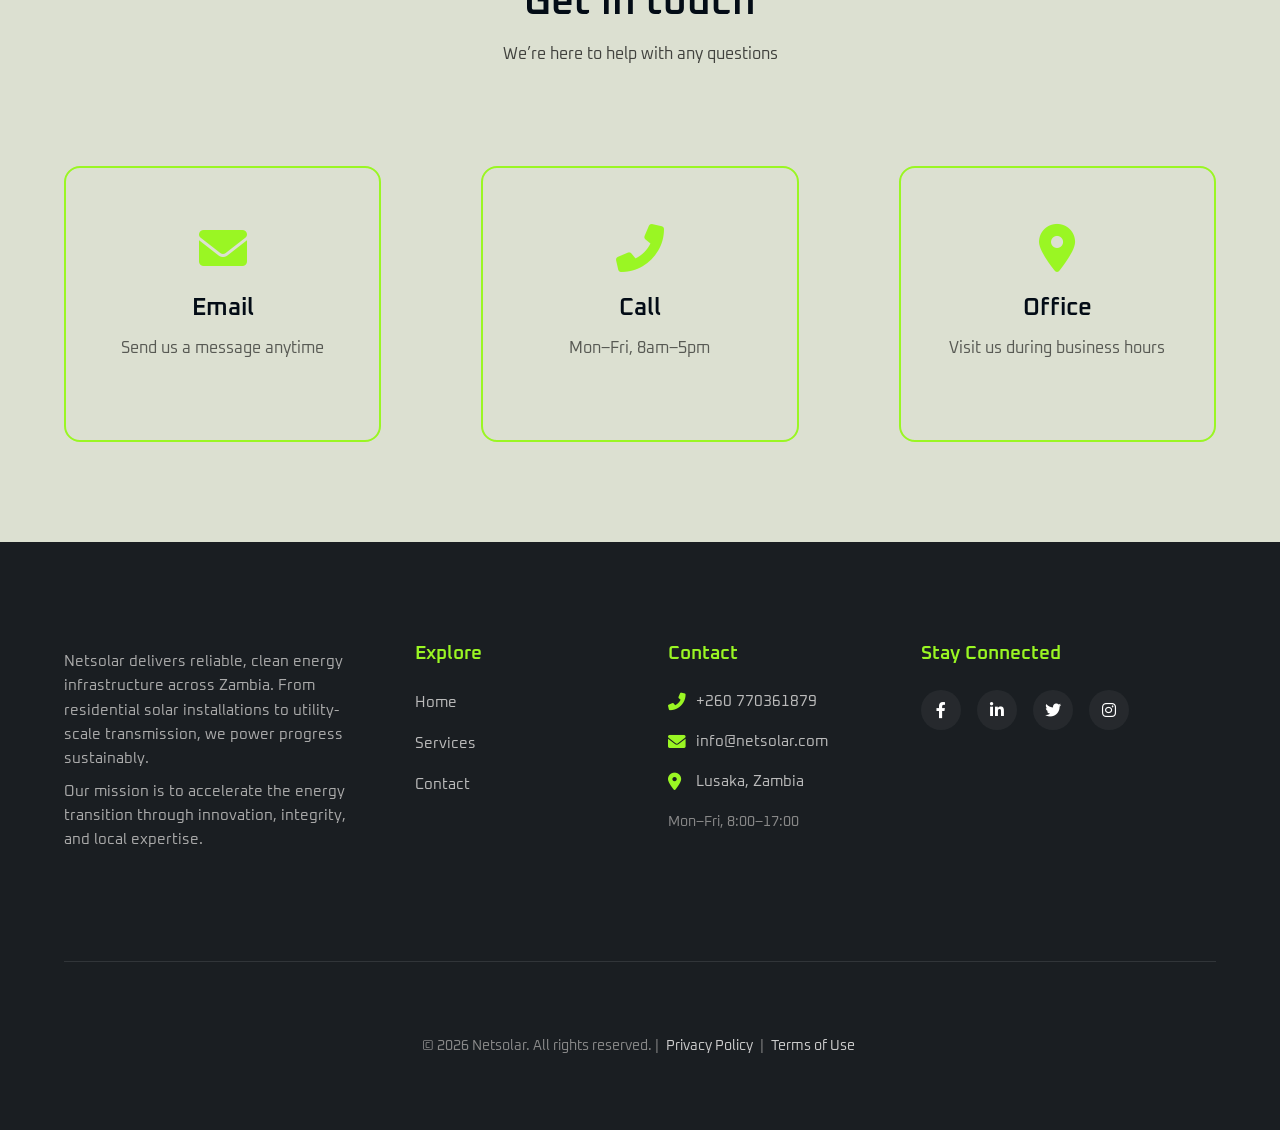
==== commit 731e483b: "Update feature descriptions and contact information in Index.html" ====
--- a/Vanilla/Index.html
+++ b/Vanilla/Index.html
@@ -49,17 +49,16 @@
         <section class="feature-wrap">
   <div class="feature-card">
     <div class="feature-content">
-      <p class="feature-kicker">Solar Installations</p>
+      <p class="feature-kicker">About Us</p>
       <h2 class="feature-title">Reliable Energy For Homes & Business</h2>
 
       <p class="feature-text">
-        We supply and install solar systems for homes and businesses — from compact residential setups to large-scale commercial PV. Every installation begins with a thorough assessment and is tailored to your energy needs, site conditions, and budget.
-      </p>
+      Started in 2025, Netsolar was founded to deliver reliable, affordable, and sustainable energy solutions for homes, businesses, and growing industries. We supply and install solar systems, develop power production projects, and support electrical infrastructure works including transformer installation and network upgrades.
 
       <ul class="feature-points">
-        <li>Hybrid integration (solar + battery + grid/generator)</li>
-        <li>Energy audits and load profiling for accurate design</li>
-        <li>Installation, commissioning, and user training</li>
+        <li>Engineering consultation and design</li>
+        <li>Distribution & supply of solar equipment</li>
+        <li>Installation, monitoring and maintenance</li>
       </ul>
 
       <a href="#" class="btn">Discover</a>
@@ -109,15 +108,15 @@
         <section class="feature-wrap">
             <div class="feature-card">
                 <div class="feature-content">
-                    <p class="feature-kicker">Energy</p>
+                    <p class="feature-kicker">Clean Energy</p>
                     <h2 class="feature-title">Renewable Production<br>Solutions</h2>
                     <p class="feature-text">
-                        We develop and implement solar generation projects intended to supply electricity to the grid or contracted off-takers under structured agreements. Our scope covers project design, procurement, installation, commissioning, and operational planning to deliver consistent generation and bankable performance.
+                        Solar power is one of the most affordable and reliable energy sources today. With abundant sunlight and modern battery storage, solar systems provide dependable electricity while protecting homes and businesses from outages and rising energy costs.
                     </p>
                     <ul class="feature-points">
-                        <li>Efficient HVAC integration</li>
-                        <li>Smart building automation</li>
-                        <li>Reduced carbon footprint</li>
+                        <li>Lower electricity costs</li>
+                        <li>Reliable power during outages</li>
+                        <li>Clean, renewable energy</li>
                     </ul>
                     <a href="#" class="btn">Discover</a>
                 </div>
@@ -166,7 +165,7 @@
                         <h3 class="contact-card-title">Email</h3>
                         <p class="contact-card-desc">Send us a message anytime</p>
                     </a>
-                    <a href="tel:+260700000000" class="contact-card">
+                    <a href="tel:+260770361879" class="contact-card">
                         <div class="contact-icon"><i class="fas fa-phone-alt" aria-hidden="true"></i></div>
                         <h3 class="contact-card-title">Call</h3>
                         <p class="contact-card-desc">Mon–Fri, 8am–5pm</p>
@@ -205,7 +204,7 @@
                 <div class="footer-col">
                     <h4>Contact</h4>
                     <ul class="contact-info">
-                        <li><i class="fas fa-phone-alt"></i> <a href="tel:+260700000000">+260 700 000 000</a></li>
+                        <li><i class="fas fa-phone-alt"></i> <a href="tel:+260770361879">+260 770361879</a></li>
                         <li><i class="fas fa-envelope"></i> <a href="mailto:info@netsolar.com">info@netsolar.com</a></li>
                         <li><i class="fas fa-map-marker-alt"></i> Lusaka, Zambia</li>
                     </ul>
